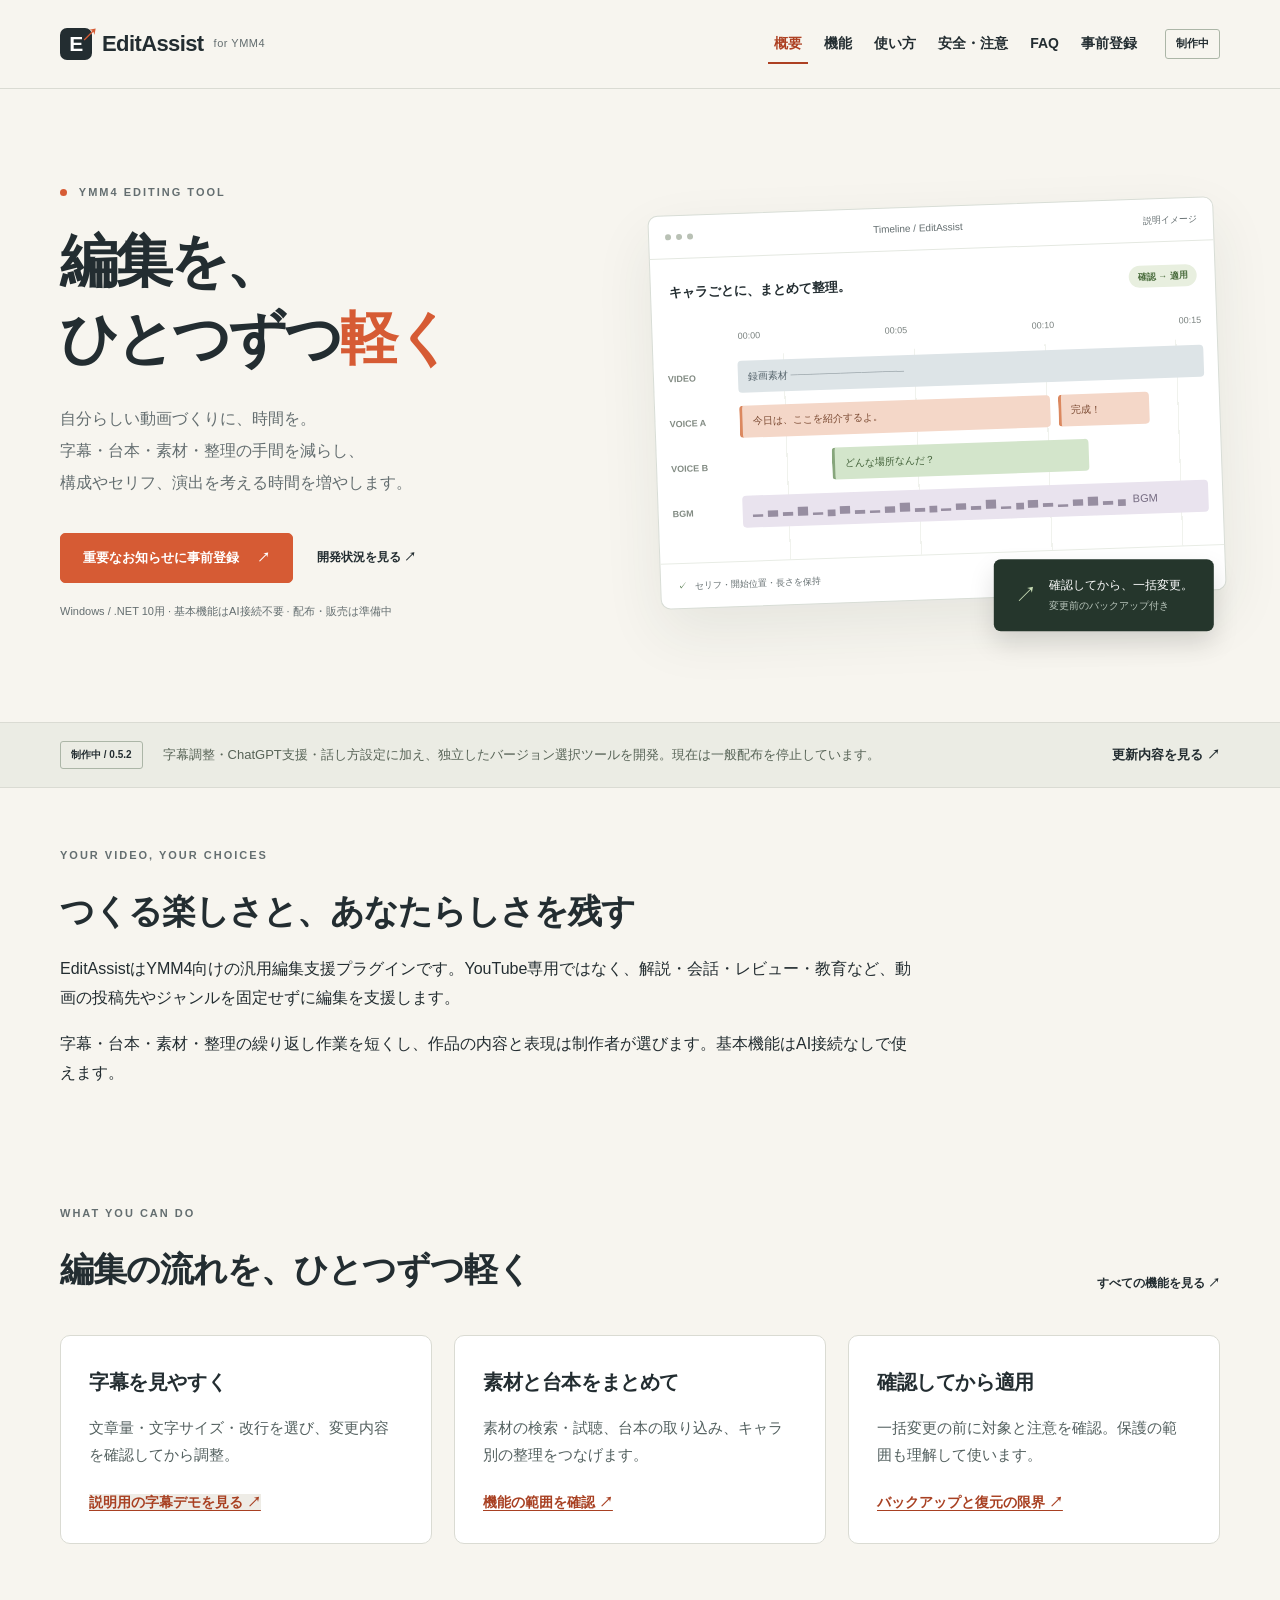
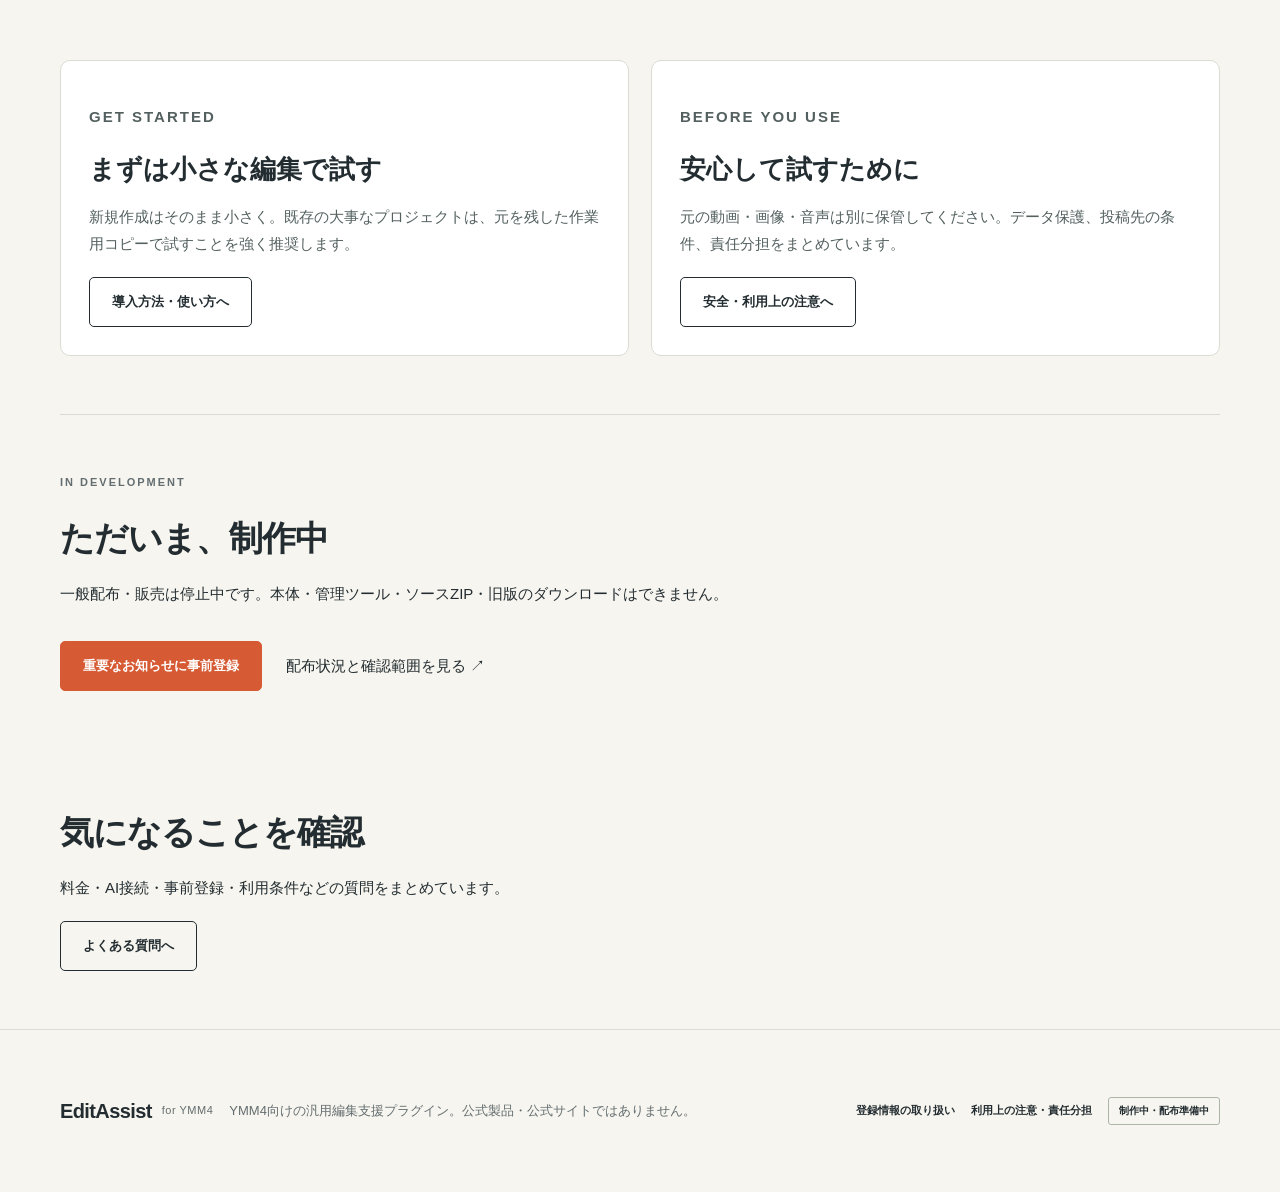
==== index.html @ 06f405f8 "Publish approved multi-page EditAssist site and responsive navigation" ====
<!doctype html><html lang="ja"><head><meta charset="utf-8"><meta name="viewport" content="width=device-width,initial-scale=1"><title>編集を、ひとつずつ軽く | EditAssist</title><meta name="description" content="YMM4向けの汎用編集支援プラグイン。字幕・台本・素材整理を支援します。現在制作中・配布準備中。"><link rel="icon" href="favicon.svg" type="image/svg+xml"><link rel="stylesheet" href="style.css"><link rel="stylesheet" href="site.css"><script src="site-navigation.js" defer></script></head><body class="site-home"><a class="skip" href="#main">本文へ移動</a><header class="header site-header"><div class="wrap header-inner"><a class="brand" href="./"><span class="brand-icon" aria-hidden="true">E<span>↗</span></span>EditAssist<span class="brand-label">for YMM4</span></a><button class="nav-toggle" type="button" aria-expanded="false" aria-controls="primary-navigation" hidden>メニュー <span aria-hidden="true">☰</span></button><nav id="primary-navigation" class="primary-nav" aria-label="メインナビゲーション"><a href="./" aria-current="page">概要</a><a href="features/">機能</a><a href="guide/">使い方</a><a href="safety/">安全・注意</a><a href="faq/">FAQ</a><a href="preregister/">事前登録</a></nav><span class="release-badge">制作中</span></div></header><main id="main" tabindex="-1"><section id="preregister" class="hero wrap" tabindex="-1">
  <div class="hero-copy"><p class="eyebrow"><span class="dot"></span> YMM4 EDITING TOOL</p>
    <h1>編集を、<br>ひとつずつ<span class="accent">軽く</span></h1>
    <p class="lead">自分らしい動画づくりに、時間を。<br>字幕・台本・素材・整理の手間を減らし、<br class="desktop">構成やセリフ、演出を考える時間を増やします。</p>
    <div class="actions"><a class="button primary" href="preregister/">重要なお知らせに事前登録 <span aria-hidden="true">↗</span></a><a class="text-link" href="guide/#download">開発状況を見る ↗</a></div>
    <p class="hero-note">Windows / .NET 10用 · 基本機能はAI接続不要 · 配布・販売は準備中</p>
  </div>
  <div class="timeline" aria-label="キャラ別レイヤー整理の説明イメージ">
    <div class="window-top"><div class="window-dots" aria-hidden="true"><i></i><i></i><i></i></div><span>Timeline / EditAssist</span><span class="demo-label">説明イメージ</span></div>
    <div class="timeline-head"><span>キャラごとに、まとめて整理。</span><span class="pill">確認 → 適用</span></div>
    <div class="ruler"><span>00:00</span><span>00:05</span><span>00:10</span><span>00:15</span></div>
    <div class="tracks"><div class="track"><span class="track-name">VIDEO</span><div class="clip video">録画素材 <span>────────────────</span></div></div><div class="track"><span class="track-name">VOICE A</span><div class="clip voice-a">今日は、ここを紹介するよ。</div><div class="clip voice-a short">完成！</div></div><div class="track"><span class="track-name">VOICE B</span><div class="clip voice-b">どんな場所なんだ？</div></div><div class="track"><span class="track-name">BGM</span><div class="clip bgm"><span aria-hidden="true">▂▅▃▇▂▄▆▃▂▅▇▃▄▂▅▃▇▂▄▆▃▂▅▇▃▄</span> BGM</div></div></div>
    <div class="timeline-bottom"><span><span class="check">✓</span> セリフ・開始位置・長さを保持</span><span>元に戻す・やり直す</span></div>
    <div class="floating-note"><span class="note-icon">↗</span><div>確認してから、一括変更。<small>変更前のバックアップ付き</small></div></div>
  </div>
</section><div class="release-strip"><div class="wrap"><span class="release-badge">制作中 / 0.5.2</span><p>字幕調整・ChatGPT支援・話し方設定に加え、独立したバージョン選択ツールを開発。現在は一般配布を停止しています。</p><a href="guide/#updates">更新内容を見る ↗</a></div></div><section id="purpose" class="section wrap home-purpose" tabindex="-1"><p class="eyebrow">YOUR VIDEO, YOUR CHOICES</p><h2 id="purpose-title">つくる楽しさと、あなたらしさを残す</h2><p>EditAssistはYMM4向けの汎用編集支援プラグインです。YouTube専用ではなく、解説・会話・レビュー・教育など、動画の投稿先やジャンルを固定せずに編集を支援します。</p><p>字幕・台本・素材・整理の繰り返し作業を短くし、作品の内容と表現は制作者が選びます。基本機能はAI接続なしで使えます。</p></section><section id="features" class="section wrap" tabindex="-1"><div class="section-heading"><div><p class="eyebrow">WHAT YOU CAN DO</p><h2>編集の流れを、ひとつずつ軽く</h2></div><a class="text-link" href="features/">すべての機能を見る ↗</a></div><div class="overview-grid"><article><h3>字幕を見やすく</h3><p>文章量・文字サイズ・改行を選び、変更内容を確認してから調整。</p><a id="subtitles" href="features/#subtitles">説明用の字幕デモを見る ↗</a></article><article><h3>素材と台本をまとめて</h3><p>素材の検索・試聴、台本の取り込み、キャラ別の整理をつなげます。</p><a href="features/#features">機能の範囲を確認 ↗</a></article><article><h3>確認してから適用</h3><p>一括変更の前に対象と注意を確認。保護の範囲も理解して使います。</p><a href="safety/#backup">バックアップと復元の限界 ↗</a></article></div></section><section class="section wrap"><div class="overview-grid two"><article id="start"><p class="eyebrow">GET STARTED</p><h2>まずは小さな編集で試す</h2><p>新規作成はそのまま小さく。既存の大事なプロジェクトは、元を残した作業用コピーで試すことを強く推奨します。</p><a class="button outline" href="guide/">導入方法・使い方へ</a></article><article id="responsibility"><p class="eyebrow">BEFORE YOU USE</p><h2 id="responsibility-title">安心して試すために</h2><p>元の動画・画像・音声は別に保管してください。データ保護、投稿先の条件、責任分担をまとめています。</p><a class="button outline" href="safety/">安全・利用上の注意へ</a></article></div></section><section id="download" class="section wrap home-status" tabindex="-1"><p class="eyebrow">IN DEVELOPMENT</p><h2 id="development-title">ただいま、制作中</h2><p>一般配布・販売は停止中です。本体・管理ツール・ソースZIP・旧版のダウンロードはできません。</p><div class="actions"><a class="button primary" href="preregister/">重要なお知らせに事前登録</a><a id="updates" href="guide/#download">配布状況と確認範囲を見る ↗</a></div></section><section id="faq" class="section wrap home-faq" tabindex="-1"><h2>気になることを確認</h2><p>料金・AI接続・事前登録・利用条件などの質問をまとめています。</p><a class="button outline" href="faq/">よくある質問へ</a></section></main><footer class="site-footer"><div class="wrap"><a class="brand" href="./">EditAssist <span class="brand-label">for YMM4</span></a><p>YMM4向けの汎用編集支援プラグイン。公式製品・公式サイトではありません。</p><a id="registration-privacy" href="preregister/#registration-privacy">登録情報の取り扱い</a><a href="safety/">利用上の注意・責任分担</a><span class="release-badge">制作中・配布準備中</span></div></footer></body></html>
---- style.css ----
@charset "UTF-8";
:root{--paper:#f7f5ef;--ink:#232d31;--muted:#646e70;--line:#dadbd3;--orange:#d65b34;--mint:#e3ebe2;--white:#fff;--radius:12px}*{box-sizing:border-box}html{scroll-behavior:smooth;scroll-padding-top:92px}body{margin:0;background:var(--paper);color:var(--ink);font-family:"Noto Sans JP","Yu Gothic",Meiryo,sans-serif;font-size:15px;line-height:1.8}a{color:inherit;text-decoration:none}button,input{font:inherit}a:focus-visible,button:focus-visible,input:focus-visible,summary:focus-visible{outline:3px solid var(--orange);outline-offset:5px}button{cursor:pointer}p,h1,h2,h3{margin:0}.wrap{width:min(1160px,calc(100% - 80px));margin:auto}.header{border-bottom:1px solid var(--line);background:rgba(247,245,239,.97);position:sticky;top:0;z-index:10}.header-inner{height:88px;display:flex;align-items:center;justify-content:space-between;gap:20px}.brand{display:flex;align-items:center;gap:10px;font-size:22px;font-weight:800;letter-spacing:-.6px}.brand-icon{width:32px;height:32px;background:var(--ink);color:white;line-height:32px;text-align:center;font-size:21px;border-radius:7px;position:relative}.brand-icon span{position:absolute;right:-5px;top:-8px;font-size:17px;color:var(--orange)}.brand-label{font-weight:500;font-size:11px;letter-spacing:.5px;color:var(--muted)}nav{display:flex;gap:30px;font-size:13px;font-weight:700}nav a:hover,.github:hover,.text-link:hover{color:var(--orange)}.github{font-size:13px;font-weight:700}.hero{padding:94px 0 100px;display:grid;grid-template-columns:1fr 1.05fr;gap:55px;align-items:center}.eyebrow{font-size:11px;font-weight:800;letter-spacing:2px;margin-bottom:20px;color:var(--muted)}.dot{display:inline-block;width:7px;height:7px;background:var(--orange);border-radius:50%;margin-right:7px}h1{font-size:clamp(45px,4.5vw,66px);line-height:1.34;letter-spacing:-3px;font-weight:900}.accent{color:var(--orange)}.lead{margin-top:26px;font-size:16px;color:var(--muted);line-height:2}.actions{display:flex;align-items:center;gap:24px;margin-top:34px;flex-wrap:wrap}.button{display:inline-flex;align-items:center;justify-content:center;gap:18px;min-height:50px;padding:12px 22px;border-radius:5px;font-weight:700;font-size:13px;transition:background .15s,transform .15s}.button:hover{transform:translateY(-2px)}.primary{background:var(--orange);color:white;border:1px solid var(--orange)}.primary:hover{background:#b74525}.outline{border:1px solid var(--ink);background:transparent}.outline:hover{background:var(--mint)}.text-link{font-size:12px;font-weight:700}.hero-note{margin-top:19px;font-size:11px;color:var(--muted)}.timeline{background:#fff;border:1px solid #d8ddd6;border-radius:10px;box-shadow:0 24px 60px #26382c15;position:relative;transform:rotate(-2deg)}.window-top{display:flex;align-items:center;justify-content:space-between;border-bottom:1px solid #e4e8e1;padding:12px 16px;font-size:10px;color:var(--muted)}.window-dots{display:flex;gap:5px}.window-dots i{width:6px;height:6px;border-radius:50%;background:#b9c1b5}.demo-label{font-size:9px}.timeline-head{display:flex;justify-content:space-between;align-items:center;gap:8px;padding:22px 18px 10px;font-weight:700;font-size:13px}.pill{background:#e8efdf;border-radius:20px;padding:3px 9px;font-size:9px;color:#486b3b;white-space:nowrap}.ruler{display:flex;justify-content:space-between;margin:16px 15px 10px 85px;color:#7b8380;font-size:9px}.tracks{padding:0 14px 26px;background:repeating-linear-gradient(90deg,transparent 0 23%,#f0f2ed 23% 23.2%)}.track{display:flex;gap:8px;align-items:center;min-height:45px}.track-name{width:62px;flex-shrink:0;font-size:9px;font-weight:700;color:#828b83}.clip{border-radius:4px;font-size:10px;padding:7px 10px;white-space:nowrap;overflow:hidden;height:32px;line-height:18px}.video{background:#dde4e7;width:100%;color:#58666e}.video span{opacity:.5}.voice-a{background:#f4d7c8;width:58%;border-left:3px solid #db885f;color:#7a4931}.voice-a.short{width:17%}.voice-b{background:#d3e5cb;width:48%;margin-left:17%;border-left:3px solid #87a67c;color:#416038}.bgm{width:100%;background:#e9e3ee;color:#746a80;font-size:11px}.bgm span{letter-spacing:4px;opacity:.7}.timeline-bottom{border-top:1px solid #e8ece5;display:flex;justify-content:space-between;padding:14px 17px;font-size:9px;color:var(--muted)}.check{color:#52784b;margin-right:5px}.floating-note{position:absolute;bottom:-38px;right:20px;display:flex;align-items:center;gap:12px;background:#25362c;color:#fff;padding:16px 21px;border-radius:7px;transform:rotate(2deg);font-size:12px;box-shadow:0 12px 26px #0002}.note-icon{color:#c9deb6;font-size:22px}.floating-note small{display:block;color:#bac7bd;font-size:10px}.release-strip{background:#ebece4;border-top:1px solid var(--line);border-bottom:1px solid var(--line)}.release-strip .wrap{display:flex;align-items:center;gap:20px;padding-top:18px;padding-bottom:18px}.release-badge{display:inline-block;border:1px solid #acb6a7;padding:4px 10px;white-space:nowrap;font-size:10px;font-weight:700;border-radius:3px}.release-strip p{font-size:11px;flex:1;color:#586457}.release-strip a{font-size:10px;font-weight:700;white-space:nowrap}.section{padding-top:90px;padding-bottom:90px}.section-heading{display:flex;justify-content:space-between;align-items:flex-end;gap:30px;margin-bottom:40px}h2{font-size:34px;line-height:1.5;letter-spacing:-1px}h3{font-size:18px;letter-spacing:-.4px}.section-heading p:not(.eyebrow){font-size:13px;color:var(--muted)}.feature-grid{display:grid;grid-template-columns:repeat(3,1fr);border-top:1px solid var(--line);border-left:1px solid var(--line)}.feature{padding:30px;min-height:250px;border-right:1px solid var(--line);border-bottom:1px solid var(--line);display:flex;flex-direction:column}.feature-number{font-size:9px;letter-spacing:1.5px;color:var(--muted);font-weight:700;margin-bottom:20px}.feature p{font-size:12px;line-height:1.95;color:var(--muted);margin:13px 0 20px}.feature a{font-size:11px;font-weight:700;margin-top:auto}.feature a:hover{color:var(--orange)}.feature-dark{background:#2e4035;color:white}.feature-dark .feature-number,.feature-dark p{color:#c8d1c8}.demo-section{background:var(--mint);border-top:1px solid #d2dccb;border-bottom:1px solid #d2dccb;padding:80px 0}.demo-layout{display:grid;grid-template-columns:1fr 1fr;gap:70px;align-items:center}.demo-layout>div>p:not(.eyebrow){font-size:12px;color:var(--muted);margin-top:20px}.switches{border:0;padding:0;margin:30px 0 0;max-width:360px}.switches legend{position:absolute;left:-10000px}.switches label{display:flex;align-items:center;border-top:1px solid #c4cfc0;padding:10px 0;gap:10px;font-size:12px;font-weight:700;cursor:pointer}.switches label:last-child{border-bottom:1px solid #c4cfc0}.switches input{accent-color:#314c38;width:16px;height:16px}.switches small{margin-left:auto;font-weight:400;color:var(--muted);font-size:10px}.subtitle-preview{background:#7d907b;aspect-ratio:16/10;position:relative;border-radius:9px;overflow:hidden;border:8px solid white;box-shadow:0 16px 36px #344b3220}.preview-label{position:absolute;top:12px;left:12px;z-index:1;font-size:9px;background:#f7f5efcf;padding:3px 8px;border-radius:3px}.subtitle-area{position:absolute;left:7%;right:7%;bottom:20%;padding:12px;background:#1e2b22dd;border:1px dashed #bfcbbb;border-radius:5px;min-height:67px;display:flex;align-items:center;justify-content:center}.subtitle-area p{font-size:18px;line-height:1.6;font-weight:700;text-align:center;color:#fff;white-space:pre-wrap;overflow-wrap:anywhere}.subtitle-area p.small{font-size:13px}.preview-controls{position:absolute;bottom:8px;left:0;right:0;display:flex;align-items:center;justify-content:center;gap:24px;font-size:10px;color:#fff}.preview-controls button{background:#f7f5ef;border:0;border-radius:4px;width:30px;height:28px;color:var(--ink)}.preview-controls button:disabled{opacity:.35;cursor:default}.caption{font-size:10px!important;color:var(--muted);line-height:1.8;margin-top:14px!important}.steps{list-style:none;margin:0;padding:0;display:grid;grid-template-columns:repeat(4,1fr);gap:35px}.steps li{border-top:2px solid var(--ink);padding-top:20px}.steps li>span{color:var(--orange);font-size:24px;font-weight:800}.steps h3{font-size:16px;margin:12px 0}.steps p{font-size:12px;color:var(--muted)}.download-section{background:#eeebe2;padding:80px 0}.download-grid{display:grid;grid-template-columns:1.1fr 1fr;gap:22px}.download-grid article{padding:32px;border:1px solid #cfcfc2;border-radius:8px;background:#faf9f5}.tag{font-size:10px;letter-spacing:1px;color:var(--muted);font-weight:700}.download-grid h3{font-size:22px;margin:10px 0 12px}.download-grid h3 span{font-size:13px;font-weight:500;margin-left:8px}.download-grid p{font-size:12px;color:var(--muted)}.download-grid .button{margin-top:25px}.download-grid .file-meta{font-size:10px;margin:12px 0}.download-secondary{background:transparent!important}.validation-note{border-top:1px solid #cfcfc2;border-bottom:1px solid #cfcfc2;margin:30px 0;padding:20px 0;display:flex;gap:24px;align-items:start}.validation-note>span{font-size:11px;font-weight:700;white-space:nowrap}.validation-note p{font-size:11px;color:var(--muted);flex:1}.validation-note a{font-size:10px;white-space:nowrap}.older{font-size:12px}.older summary{cursor:pointer;font-weight:700}.older>p{margin-top:20px;color:var(--muted)}.version-row{border-bottom:1px solid #d6d6ca;padding:15px 0;display:grid;grid-template-columns:65px 160px 1fr;gap:20px;align-items:center}.version-row a{font-weight:700}.version-row a:hover{color:var(--orange)}.version-row code{font-size:10px;overflow-wrap:anywhere;line-height:1.6}.updates article{display:flex;gap:50px;padding:28px 0;border-top:1px solid var(--line)}.updates article:last-child{border-bottom:1px solid var(--line)}.updates article>span{font-size:24px;color:var(--orange);font-weight:800;min-width:90px}.updates h3{font-size:16px}.updates p{font-size:12px;color:var(--muted);margin-top:5px}.faq-section{padding-top:30px;display:grid;grid-template-columns:.8fr 1.2fr;gap:90px}.faq-section>div>p:not(.eyebrow){color:var(--muted);font-size:12px;margin-top:18px}.faq-section .button{margin-top:25px;font-size:11px}.faq-list details{border-top:1px solid var(--line);padding:18px 0;font-size:12px}.faq-list details:last-child{border-bottom:1px solid var(--line)}summary{cursor:pointer}.faq-list summary{font-weight:700}.faq-list details p{margin:13px 0 5px;color:var(--muted)}.faq-list details a{text-decoration:underline}footer{border-top:1px solid var(--line);padding:35px 0}footer .wrap{display:flex;align-items:center;gap:25px}footer .brand{font-size:18px}footer p{font-size:10px;color:var(--muted);flex:1}footer>a,footer .wrap>a:last-child{font-size:10px;font-weight:700}.skip{position:fixed;top:-100px;left:20px;background:var(--ink);color:white;padding:10px;z-index:50}.skip:focus{top:10px}.noscript{text-align:center;padding:15px;background:#ebece4;font-size:12px}
nav{gap:20px}.purpose-section{padding-bottom:30px}.purpose-intro{display:grid;grid-template-columns:1fr 1fr;gap:32px;margin-bottom:30px;font-size:14px;color:var(--muted)}.value-grid,.responsibility-grid{display:grid;grid-template-columns:repeat(3,minmax(0,1fr));gap:18px}.value-card{border:1px solid var(--line);border-radius:var(--radius);padding:26px;background:#faf9f5}.value-card h3{margin:12px 0}.value-card p:not(.tag){font-size:13px;color:var(--muted)}.workflow-example{margin-top:24px;padding:26px;background:var(--mint);border-radius:var(--radius)}.workflow-example ol{display:grid;grid-template-columns:repeat(4,minmax(0,1fr));gap:24px;margin:18px 0;padding-left:22px;font-size:13px;font-weight:700}.workflow-example>p:not(.tag){font-size:12px;color:var(--muted)}.position-note{margin-top:24px;padding:20px 0;border-top:1px solid var(--line);border-bottom:1px solid var(--line);font-size:13px}.position-note summary{font-weight:700}.position-note p{margin-top:14px;color:var(--muted)}.responsibility-section{padding:80px 0;background:#f0eee7;border-top:1px solid var(--line);border-bottom:1px solid var(--line)}.use-summary{padding:26px;margin-bottom:24px;border-left:4px solid var(--orange);border-radius:0 var(--radius) var(--radius) 0;background:#fffaf4}.use-summary h3{font-size:17px}.use-summary ul{padding-left:22px;margin:14px 0;font-size:14px}.use-summary li+li{margin-top:8px}.use-summary>p{font-size:12px;color:var(--muted)}.responsibility-grid article{padding:24px;border:1px solid var(--line);border-radius:var(--radius);background:#faf9f5}.responsibility-grid h3{font-size:17px;margin-bottom:12px}.responsibility-grid p{font-size:13px;color:var(--muted)}.policy-details{margin-top:28px}.policy-details details{padding:20px 24px;margin-top:12px;border:1px solid var(--line);border-radius:var(--radius);background:#faf9f5;font-size:13px;overflow-wrap:anywhere}.policy-details summary{font-size:14px;font-weight:700}.policy-details p{margin-top:14px;color:var(--muted)}.policy-details ol{padding-left:22px;margin:16px 0}.policy-details li+li{margin-top:10px}.source-links{display:flex;flex-wrap:wrap;gap:8px 18px;font-size:12px}.responsibility-section a,.download-caution a{text-decoration:underline;text-underline-offset:3px}.responsibility-section a:hover,.download-caution a:hover{color:var(--orange)}.download-caution{font-size:13px;color:var(--muted);margin-bottom:24px}footer .wrap{flex-wrap:wrap}footer .wrap>a{font-size:11px;font-weight:700}
@media(max-width:1000px){.wrap{width:calc(100% - 48px)}.hero{gap:28px;padding-top:70px;padding-bottom:80px}h1{font-size:48px}.actions{gap:15px}.feature{padding:24px}.timeline-head{font-size:11px}.clip{font-size:8px}.brand-label{display:none}.demo-layout{gap:35px}.steps{gap:22px}.faq-section{gap:45px}nav{gap:14px}.value-card,.responsibility-grid article{padding:21px}.workflow-example ol{grid-template-columns:repeat(2,minmax(0,1fr))}}
@media(max-width:760px){.wrap{width:calc(100% - 36px)}.header-inner{height:auto;min-height:76px;flex-wrap:wrap;gap:8px;padding-top:12px;padding-bottom:12px}.brand{font-size:20px}nav{order:3;width:100%;gap:0;justify-content:space-between;font-size:11px}.github{font-size:11px}.hero{grid-template-columns:1fr;padding-top:45px;padding-bottom:70px;gap:45px}h1{font-size:48px;letter-spacing:-2px}.lead{font-size:14px}.timeline{max-width:540px;width:100%;margin:auto;transform:rotate(-1deg)}.timeline-head{font-size:12px}.clip{font-size:9px}.floating-note{right:10px;bottom:-24px;padding:12px 16px;font-size:10px}.hero .eyebrow{margin-bottom:14px}.release-strip .wrap{flex-wrap:wrap;gap:10px}.release-strip p{flex-basis:calc(100% - 130px);font-size:10px}.release-strip a{margin-left:auto}.section{padding:58px 0}.section-heading{align-items:start;flex-direction:column;gap:18px;margin-bottom:28px}h2{font-size:28px}.eyebrow{font-size:10px;margin-bottom:12px}.feature-grid{grid-template-columns:1fr 1fr}.feature{padding:21px;min-height:245px}h3{font-size:16px}.feature p{font-size:11px}.feature-number{font-size:8px;letter-spacing:1px;margin-bottom:15px}.feature a{font-size:10px}.demo-section{padding:50px 0}.demo-layout{grid-template-columns:1fr;gap:30px}.switches{max-width:none}.steps{grid-template-columns:1fr 1fr;gap:30px}.download-section{padding:50px 0}.download-grid{grid-template-columns:1fr}.download-grid article{padding:25px}.download-grid h3{font-size:21px}.validation-note{flex-wrap:wrap;gap:10px}.validation-note p{flex-basis:calc(100% - 80px)}.validation-note a{margin-left:auto}.version-row{grid-template-columns:50px 1fr;gap:12px}.version-row code{grid-column:1/-1}.updates article{gap:24px}.updates article>span{min-width:70px;font-size:20px}.updates h3{font-size:15px}.updates p{font-size:11px}.faq-section{grid-template-columns:1fr;gap:35px;padding-top:10px}footer .wrap{flex-wrap:wrap;gap:12px}footer p{flex-basis:100%;order:3}.desktop{display:none}html{scroll-padding-top:112px}}
@media(max-width:760px){.purpose-section{padding-bottom:12px}.purpose-intro,.value-grid,.responsibility-grid{grid-template-columns:1fr;gap:16px}.purpose-intro{font-size:14px}.workflow-example{padding:22px}.responsibility-section{padding:50px 0}.use-summary{padding:22px}.use-summary ul{font-size:13px}.policy-details details{padding:18px}.source-links{flex-direction:column;gap:10px}}
@media(max-width:390px){h1{font-size:42px}.feature-grid{grid-template-columns:1fr}.feature{min-height:210px}.button{font-size:12px;padding:12px 16px}.timeline-head{font-size:10px}.demo-label{font-size:8px}.workflow-example ol{grid-template-columns:1fr;gap:10px}}
.button:disabled,.button:disabled:hover{cursor:not-allowed;background:#dfe2d8;color:#596455;border-color:#c4ccbd;transform:none;box-shadow:none}.guide-pending{font-size:11px;color:var(--muted);margin-top:auto}.feature-dark .guide-pending{color:#c8d1c8}
@media(prefers-reduced-motion:reduce){html{scroll-behavior:auto}.button{transition:none}.button:hover{transform:none}}

.registration-section{display:grid;grid-template-columns:1fr 1fr;gap:64px;align-items:start;border-bottom:1px solid var(--line)}.registration-copy>p:not(.eyebrow){margin-top:22px;font-size:14px;color:var(--muted)}.registration-tags{display:flex;flex-wrap:wrap;gap:8px;margin-top:24px}.registration-tags span{padding:4px 10px;background:var(--mint);border-radius:4px;font-size:11px;font-weight:700}.registration-copy .registration-note{font-size:12px}.registration-card{padding:30px;border:1px solid var(--line);border-radius:var(--radius);background:var(--white);min-width:0}.email-label{display:flex;align-items:center;gap:10px;font-size:13px;font-weight:700}.email-label span{font-size:10px;color:#a84021}.registration-card input[type=email]{display:block;width:100%;min-height:50px;margin-top:10px;padding:12px;border:1px solid #a8afa8;border-radius:5px;background:#fafbf7;font-size:16px}.registration-note{font-size:11px;color:var(--muted);line-height:1.8;margin-top:10px}.consent-label{display:flex;gap:10px;align-items:flex-start;margin:20px 0;font-size:12px;cursor:pointer}.consent-label input{width:18px;height:18px;flex-shrink:0;margin-top:3px;accent-color:#b74525}.consent-label a,.registration-card details a{text-decoration:underline;text-underline-offset:3px}.registration-card .primary{background:#b74525;border-color:#b74525;width:100%;font-size:14px}.registration-card .primary:disabled{background:#dfe2d8;border-color:#c4ccbd}.registration-trap{position:absolute;left:-10000px;top:auto;width:1px;height:1px;overflow:hidden}.registration-card details{margin-top:24px;border-top:1px solid var(--line);padding-top:18px;font-size:12px;color:var(--muted)}.registration-card summary{font-weight:700;color:var(--ink)}.registration-card details p{margin-top:12px}.registration-receipt,#registration-status{padding:18px;border-radius:6px;background:var(--mint);font-size:13px;overflow-wrap:anywhere}.registration-receipt{margin-top:16px}.registration-receipt p{font-size:12px;margin-top:10px;color:var(--muted)}.registration-receipt a{display:block;margin-top:16px;color:#a84021;text-decoration:underline;font-weight:700}.registration-error{background:#fff0e8!important;color:#a42d19}#registration-status:focus{outline:2px solid var(--orange);outline-offset:4px}[hidden]{display:none!important}
@media(max-width:1000px){.registration-section{gap:30px}.registration-card{padding:24px}}@media(max-width:760px){.registration-section{grid-template-columns:1fr;gap:28px}.registration-copy>p:not(.eyebrow){margin-top:18px}.registration-card{padding:22px}nav{flex-wrap:wrap;gap:6px 14px;justify-content:flex-start}}


/* Genre-neutral subtitle explanation; scoped to this demo only. */
#subtitles{background:#eeece6;border-color:#dedbd3}
#subtitles .demo-layout>div>p:not(.eyebrow){font-size:14px;line-height:1.8}
#subtitles .switches label{min-height:52px}
#subtitles .switches small{font-size:13px;line-height:1.6}
#subtitles .subtitle-preview{display:flex;flex-direction:column;gap:12px;min-height:340px;aspect-ratio:auto;padding:16px;background:#eae6df;border:6px solid #fff;box-shadow:0 16px 36px #34302b14}
#subtitles .preview-label{position:static;align-self:flex-start;font-size:12px;line-height:1.6;background:#fff;padding:4px 9px;color:#53605b}
#subtitles .neutral-screen{position:relative;min-height:100px;overflow:hidden;border-radius:5px;background:linear-gradient(120deg,#f7f5f0,#dfdad1)}
#subtitles .mock-orbit{position:absolute;width:120px;height:120px;border:18px solid #b745251c;border-radius:50%;right:12%;top:-30px}
#subtitles .mock-line{position:absolute;left:9%;top:29%;width:35%;height:9px;border-radius:10px;background:#7c77715c}
#subtitles .mock-line:nth-child(3){top:49%;width:49%;background:#b7452540}
#subtitles .mock-line:nth-child(4){top:69%;width:26%}
#subtitles .subtitle-area{position:static;flex:1;min-height:88px;margin:0;padding:16px;background:#29313a;border:1px dashed #b9bfc4;border-radius:5px}
#subtitles .subtitle-area p{font-size:20px;line-height:1.7}
#subtitles .subtitle-area p.small{font-size:14px}
#subtitles .preview-controls{position:static;gap:18px;font-size:13px;line-height:1.6;color:#3f494b}
#subtitles .preview-controls button{width:44px;height:44px;border:1px solid #c4c0b8;background:#fff;font-size:18px}
#subtitles .preview-controls button:focus-visible{outline:3px solid #b74525;outline-offset:3px}
#subtitles .caption{font-size:13px;line-height:1.8}
@media(max-width:600px){#subtitles .subtitle-preview{padding:12px;min-height:300px}#subtitles .neutral-screen{min-height:76px}#subtitles .subtitle-area{padding:12px}#subtitles .switches small{font-size:12px}}
---- site.css ----
:root{--header-offset:120px;--navy:#232d31}
@media(max-width:900px){:root{--header-offset:180px}}
html{scroll-padding-top:0;scroll-behavior:auto}
section[id],h1[id],h2[id],article[id],a[id],main[id]{scroll-margin-top:var(--header-offset)}
.site-header .header-inner{height:auto;min-height:88px;display:grid;grid-template-columns:auto minmax(0,1fr) auto;gap:12px 22px;padding-block:12px}
.site-header .brand{min-width:0;grid-column:1;grid-row:1}
.site-header .primary-nav{display:flex;flex-wrap:wrap;justify-content:flex-end;gap:2px 10px;width:auto;order:initial}
.site-header .primary-nav a{display:inline-flex;align-items:center;min-height:40px;padding:4px 6px;border-bottom:2px solid transparent;font-size:14px;line-height:1.5}
.site-header .primary-nav a[aria-current=page]{color:#ad4022;border-color:#ad4022;font-weight:800}
.site-header .primary-nav{grid-column:2;grid-row:1}
.site-header .release-badge{font-size:11px;grid-column:3;grid-row:1;justify-self:end}
.site-footer .wrap{display:flex;flex-wrap:wrap;gap:16px;align-items:center;padding-block:28px}
.site-footer p{font-size:13px;line-height:1.8;flex:1 1 260px}
.site-footer a{font-size:13px}
.site-footer .brand{font-size:20px}
.site-home .hero{grid-template-columns:minmax(0,1fr) minmax(0,1.05fr)}
.site-home .hero>*{min-width:0}
.site-home .timeline{min-width:0;width:100%;max-width:100%}
.site-home .track{min-width:0}
.site-home .clip{min-width:0;text-overflow:ellipsis}
.site-home .clip.video,.site-home .clip.bgm{flex:1;width:auto}
.site-home .timeline-head>span:first-child{min-width:0}
.site-home .timeline-bottom{flex-wrap:wrap;gap:6px}
.site-home .floating-note{max-width:calc(100% - 24px);right:12px}
.site-home .floating-note>div{min-width:0}
.site-home .release-strip p{font-size:13px;line-height:1.8;min-width:0}
.site-home .release-strip a{font-size:13px}
.site-home .section{padding-block:58px}
.site-home .home-purpose>p:not(.eyebrow){max-width:860px;margin-top:18px;font-size:16px;line-height:1.8}
.overview-grid{display:grid;grid-template-columns:repeat(3,minmax(0,1fr));gap:22px}
.overview-grid.two{grid-template-columns:repeat(2,minmax(0,1fr))}
.overview-grid article{min-width:0;padding:28px;background:#fff;border:1px solid var(--line);border-radius:10px}
.overview-grid h2{font-size:26px;letter-spacing:0}
.overview-grid h3{font-size:20px}
.overview-grid p{font-size:15px;line-height:1.8;margin:14px 0 20px;color:#53605f}
.overview-grid a:not(.button){font-size:14px;font-weight:700;color:#a84022;text-decoration:underline;text-underline-offset:3px}
.home-status{border-top:1px solid var(--line)}
.home-status>p:not(.eyebrow),.home-faq>p{font-size:15px;margin-top:16px;line-height:1.8}
.home-faq .button{margin-top:20px}
.page-heading{padding-block:30px 36px}
.page-heading .back-link{display:inline-block;min-height:40px;font-size:14px;text-decoration:underline;text-underline-offset:3px}
.page-heading .eyebrow{margin:20px 0 12px;font-size:12px}
.page-heading h1{font-size:clamp(28px,3.5vw,42px);line-height:1.5;letter-spacing:0}
.page-heading .page-lead{max-width:850px;margin-top:18px;font-size:16px;line-height:1.8;color:#53605f}
.detail-layout{display:grid;grid-template-columns:220px minmax(0,1fr);gap:40px;align-items:start;padding-bottom:60px}
.detail-content{min-width:0}
.standalone{max-width:920px;padding-bottom:60px}
.page-toc{position:sticky;top:var(--header-offset);padding:18px;background:#fff;border:1px solid var(--line);border-radius:10px}
.page-toc summary{font-weight:800;font-size:15px;min-height:36px;cursor:pointer}
.page-toc nav{display:grid;gap:4px;width:auto;order:initial;font-size:14px;font-weight:500}
.page-toc a{display:block;padding:7px 0;line-height:1.6;min-height:36px}
.detail-content>.section,.detail-content>.download-section,.content-section{width:100%;padding-block:30px;margin:0;border-bottom:1px solid var(--line)}
.detail-content .wrap{width:100%;margin:0}
.detail-content h2{font-size:28px;line-height:1.5;letter-spacing:0;margin-bottom:20px}
.detail-content h3{font-size:19px;line-height:1.6}
.detail-content p,.detail-content li{font-size:15px;line-height:1.8}
.content-section>p+p{margin-top:16px}
.detail-content .section-heading{display:block;margin-bottom:26px}
.detail-content .section-heading p:not(.eyebrow){font-size:15px;line-height:1.8}
.detail-content .feature-grid{grid-template-columns:repeat(2,minmax(0,1fr))}
.detail-content .feature{padding:24px;min-height:0}
.detail-content .feature p,.detail-content .value-card p,.detail-content .position-note p,.detail-content .responsibility-grid p{font-size:14px;line-height:1.8}
.detail-content .feature a,.detail-content .guide-pending{font-size:13px;line-height:1.7}
.detail-content .feature-number{font-size:11px}
.detail-content .demo-layout{grid-template-columns:minmax(0,1fr);gap:24px}
.detail-content #subtitles{padding:26px;border-radius:10px}
.detail-content #subtitles .demo-layout{width:100%}
.detail-content #subtitles .caption{font-size:13px!important;line-height:1.8}
.detail-content .purpose-intro,.detail-content .value-grid,.detail-content .responsibility-grid{grid-template-columns:1fr;gap:16px}
.detail-content .responsibility-section{background:transparent}
.detail-content .use-summary{padding:22px}
.detail-content .use-summary ul{font-size:15px}
.detail-content .steps{grid-template-columns:repeat(2,minmax(0,1fr));gap:26px;margin-top:24px}
.detail-content .steps p{font-size:15px}
.detail-content .notice,.note-box{padding:22px;background:#fff4e9;border:1px solid #e5c4ad;border-left:4px solid #bb4927;border-radius:8px}
.note-box ul{padding-left:22px;margin:14px 0}
.note-box li+li{margin-top:10px}
.note-box a,.content-section>a,.content-section p>a{color:#a84022;text-decoration:underline;text-underline-offset:3px}
.detail-content .download-grid{grid-template-columns:1fr}
.detail-content .download-caution,.detail-content .validation-note p,.detail-content .updates p{font-size:14px;line-height:1.8}
.detail-content .validation-note{display:block}
.detail-content .caption{font-size:13px!important}
.content-section .source-links{margin-top:18px;display:flex;flex-direction:column;gap:12px;font-size:14px}
.content-section>ol{padding-left:22px}
.content-section .faq-list{width:100%}
.content-section .faq-list p{font-size:15px;line-height:1.8}
.detail-content code{overflow-wrap:anywhere;font-size:14px}
@media(max-width:1000px){.site-header .brand-label{display:none}}
@media(max-width:900px){.site-header .header-inner{grid-template-columns:minmax(0,1fr) auto}.site-header .primary-nav{grid-column:1/-1;grid-row:2;justify-content:flex-start;gap:2px 10px}.site-home .hero{grid-template-columns:minmax(0,1fr);padding-top:42px;gap:40px}.site-home .timeline{max-width:540px}.overview-grid{grid-template-columns:repeat(2,minmax(0,1fr))}.detail-layout{grid-template-columns:minmax(0,1fr);gap:24px}.page-toc{position:static}.page-toc summary{min-height:44px}.page-toc nav{padding-top:8px}.page-heading{padding-bottom:24px}}
@media(max-width:600px){.site-home .timeline{transform:none}.site-home .hero{padding-bottom:64px}.site-home h1{font-size:clamp(34px,10.5vw,42px);letter-spacing:-1.5px}.site-home .actions{align-items:stretch;gap:16px}.site-home .actions .button{max-width:100%;white-space:normal;text-align:center}.site-home .timeline-head{flex-wrap:wrap}.site-home .hero-note{font-size:13px}.site-home .floating-note{right:10px;max-width:calc(100% - 20px)}.overview-grid,.overview-grid.two,.detail-content .feature-grid,.detail-content .steps{grid-template-columns:minmax(0,1fr)}.overview-grid article{padding:22px}.site-home .section{padding-block:38px}.detail-layout{padding-bottom:36px}.detail-content #subtitles{padding:20px 14px}.page-heading h1{font-size:28px}.site-header .primary-nav a{font-size:13px;padding-inline:4px}.detail-content>.section,.content-section{padding-block:24px}.detail-content .updates article{gap:16px;flex-wrap:wrap}.site-footer .wrap{gap:12px}}
@media(prefers-reduced-motion:reduce){html{scroll-behavior:auto}}

@media(max-width:900px){.site-header .release-badge{grid-column:2;grid-row:1}}

/* Mobile navigation: native button + inline links, with a readable no-JS fallback. */
.site-header .nav-toggle{display:none}
.site-header .primary-nav[hidden]{display:none}
.guide-status{padding-block:32px}
.guide-status>p{margin-bottom:20px}
.guide-disclosure{border:1px solid var(--line);border-radius:8px;background:#fff;margin-top:12px;overflow:clip}
.guide-disclosure>summary{cursor:pointer;padding:18px 22px;min-height:52px;font-size:16px;font-weight:800;line-height:1.6}
.guide-disclosure[open]>summary{border-bottom:1px solid var(--line)}
.detail-content .guide-disclosure>section{padding:24px;border-bottom:0}
.site-header .nav-toggle:focus-visible,.site-header .primary-nav a:focus-visible,.guide-disclosure>summary:focus-visible{outline:3px solid #ad4022;outline-offset:3px}
@media(max-width:900px){
 .site-header .nav-toggle:not([hidden]){display:inline-flex;align-items:center;justify-content:center;gap:10px;grid-column:2;grid-row:1;min-height:48px;min-width:100px;padding:10px 14px;border:1px solid var(--line);border-radius:6px;background:#fff;color:var(--navy);font:inherit;font-size:14px;font-weight:800;cursor:pointer}
 .site-header .release-badge{display:none}
 .site-header .primary-nav{display:grid;grid-template-columns:repeat(2,minmax(0,1fr));gap:8px;padding-block:8px 4px}
 .site-header .primary-nav a{min-height:48px;padding:10px 14px;border:1px solid var(--line);border-radius:6px;font-size:14px}
 .site-header .primary-nav a[aria-current=page]{background:#fff4e9;border-color:#ad4022}
 .site-header .header-inner{min-height:80px;gap:8px 12px}
 .guide-disclosure>summary{padding:16px}
 .detail-content .guide-disclosure>section{padding:20px 16px}
}
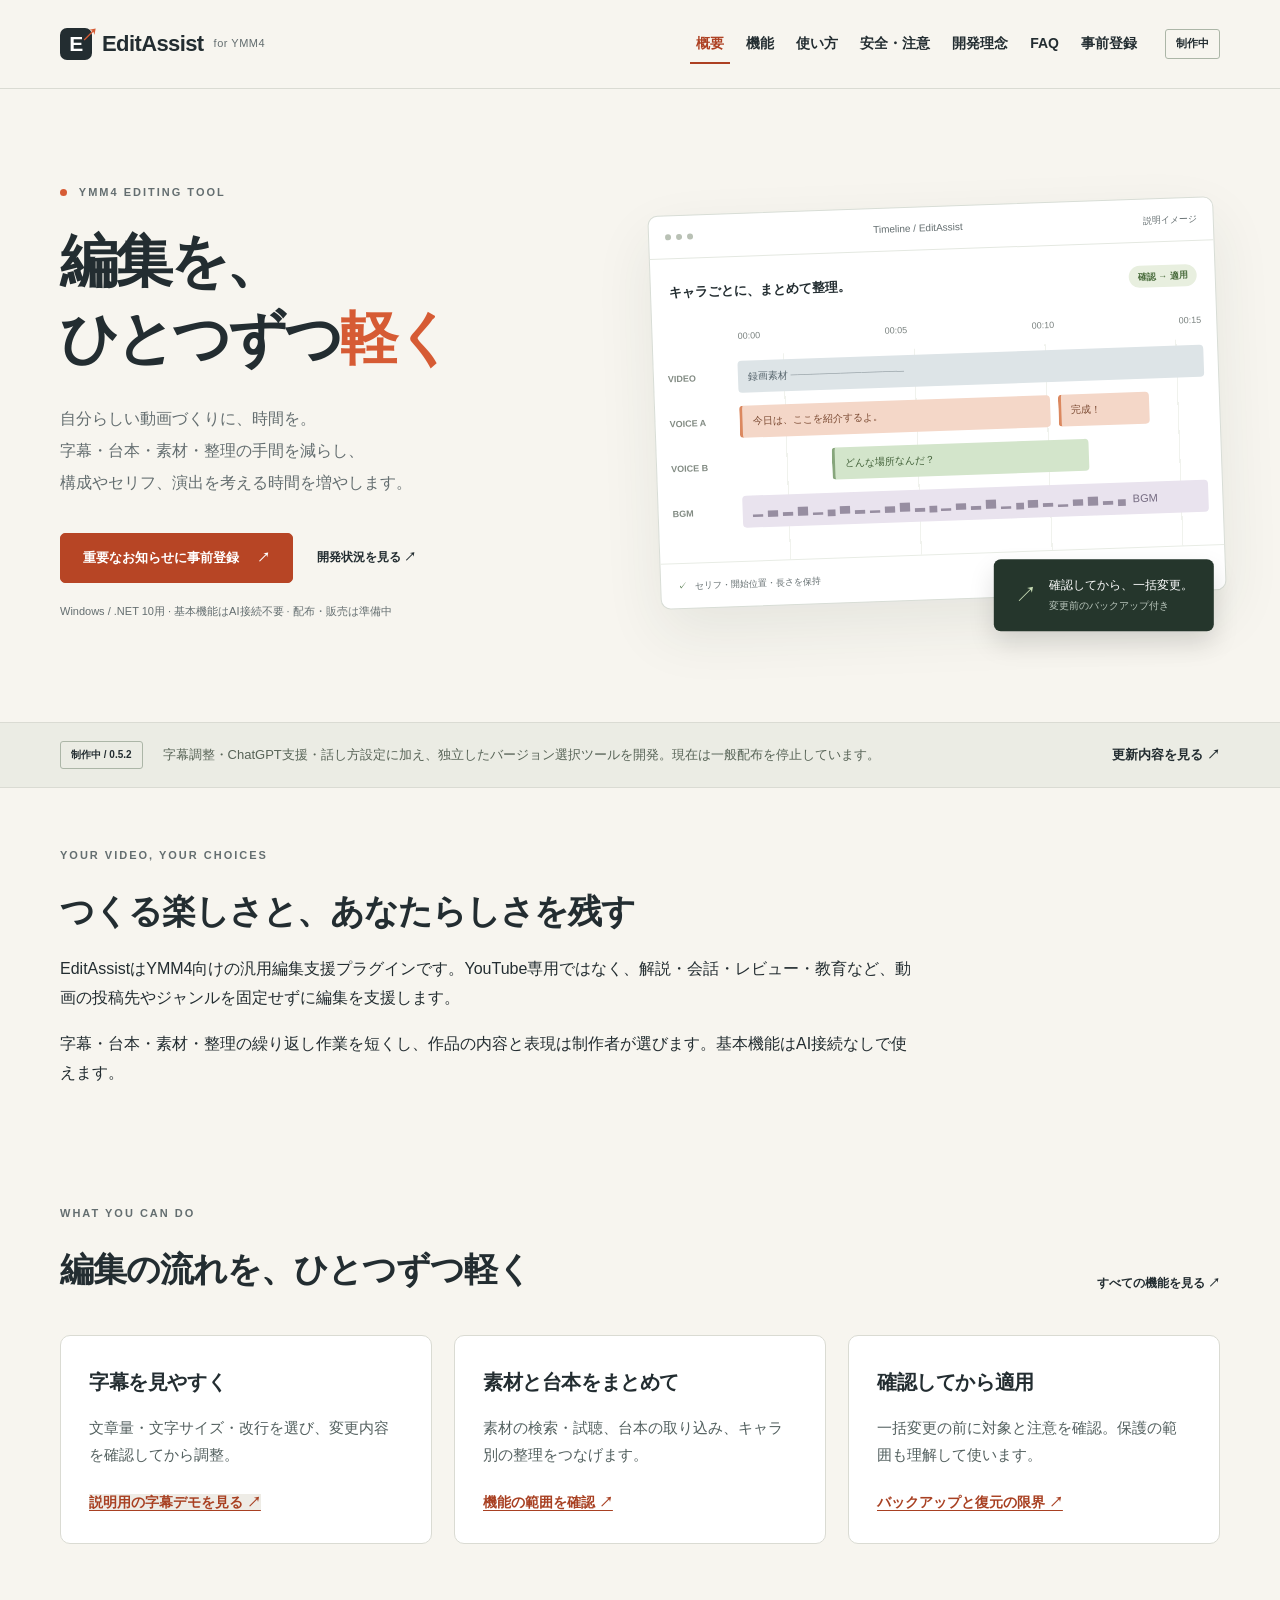
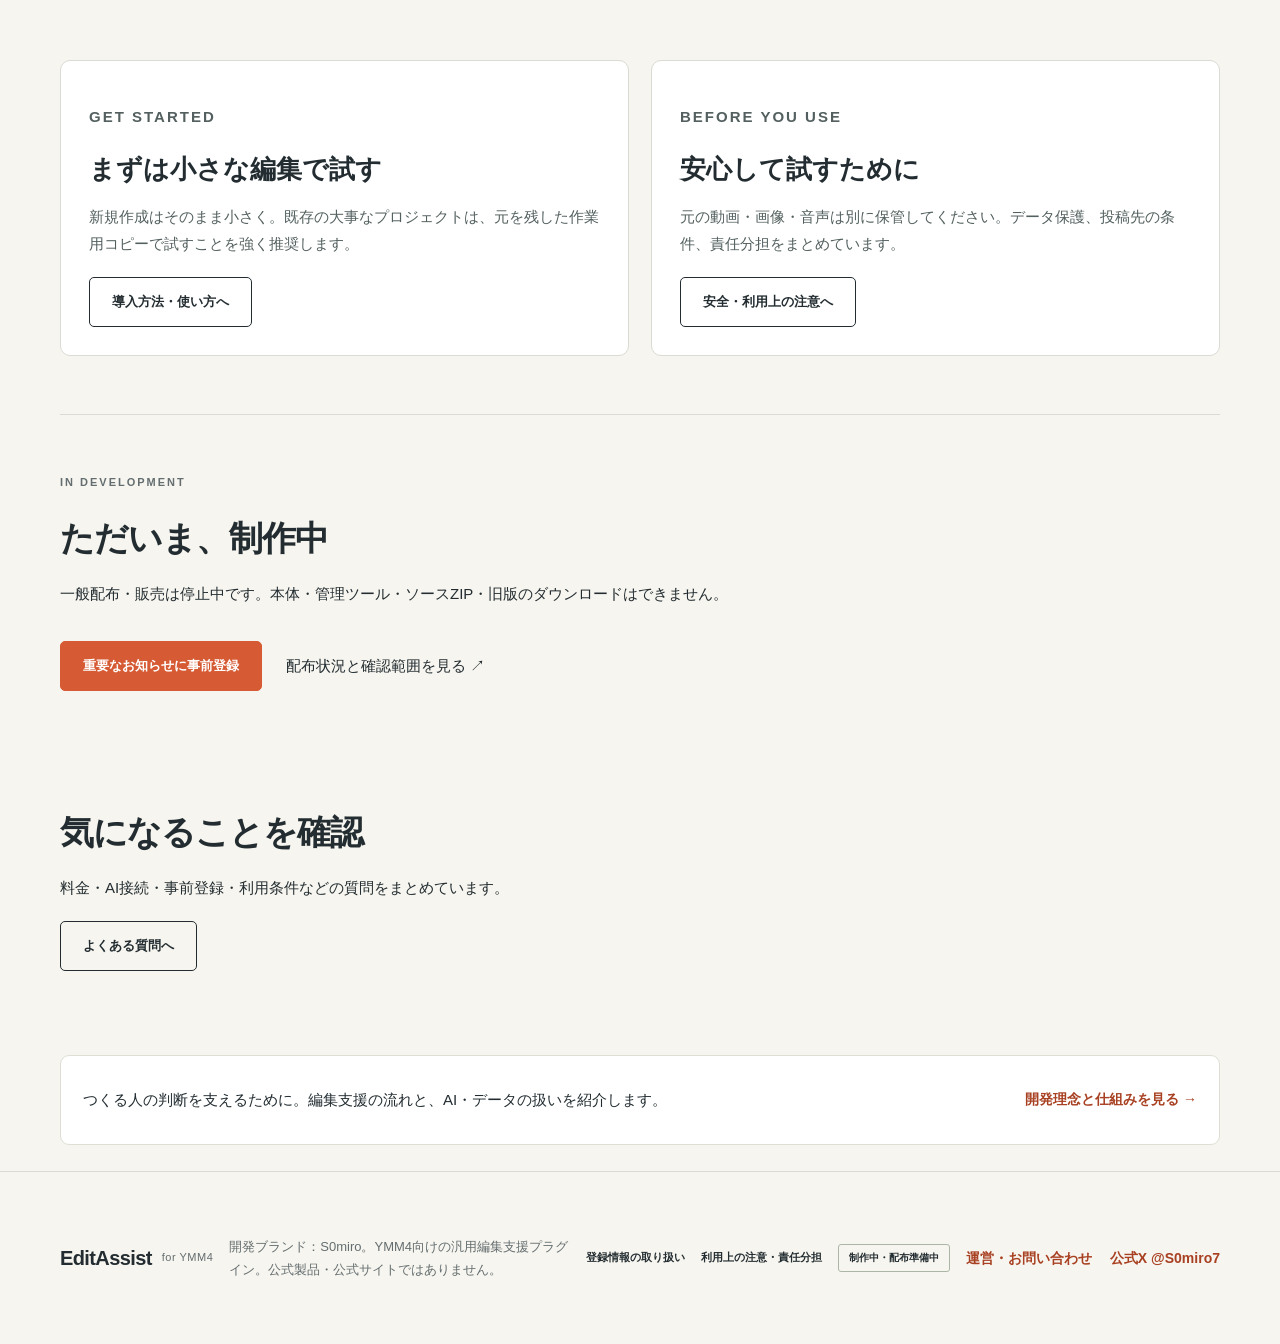
==== commit 68c5aa18: "Publish EditAssist information pages and complete wrapped workflow arrows" ====
--- a/index.html
+++ b/index.html
@@ -1,4 +1,4 @@
-<!doctype html><html lang="ja"><head><meta charset="utf-8"><meta name="viewport" content="width=device-width,initial-scale=1"><title>編集を、ひとつずつ軽く | EditAssist</title><meta name="description" content="YMM4向けの汎用編集支援プラグイン。字幕・台本・素材整理を支援します。現在制作中・配布準備中。"><link rel="icon" href="favicon.svg" type="image/svg+xml"><link rel="stylesheet" href="style.css"><link rel="stylesheet" href="site.css"><script src="site-navigation.js" defer></script></head><body class="site-home"><a class="skip" href="#main">本文へ移動</a><header class="header site-header"><div class="wrap header-inner"><a class="brand" href="./"><span class="brand-icon" aria-hidden="true">E<span>↗</span></span>EditAssist<span class="brand-label">for YMM4</span></a><button class="nav-toggle" type="button" aria-expanded="false" aria-controls="primary-navigation" hidden>メニュー <span aria-hidden="true">☰</span></button><nav id="primary-navigation" class="primary-nav" aria-label="メインナビゲーション"><a href="./" aria-current="page">概要</a><a href="features/">機能</a><a href="guide/">使い方</a><a href="safety/">安全・注意</a><a href="faq/">FAQ</a><a href="preregister/">事前登録</a></nav><span class="release-badge">制作中</span></div></header><main id="main" tabindex="-1"><section id="preregister" class="hero wrap" tabindex="-1">
+<!doctype html><html lang="ja"><head><meta charset="utf-8"><meta name="viewport" content="width=device-width,initial-scale=1"><title>編集を、ひとつずつ軽く | EditAssist</title><meta name="description" content="YMM4向けの汎用編集支援プラグイン。字幕・台本・素材整理を支援します。現在制作中・配布準備中。"><link rel="icon" href="favicon.svg" type="image/svg+xml"><link rel="stylesheet" href="style.css"><link rel="stylesheet" href="site.css"><script src="site-navigation.js" defer></script><link rel="stylesheet" href="./information.css"></head><body class="site-home"><a class="skip" href="#main">本文へ移動</a><header class="header site-header"><div class="wrap header-inner"><a class="brand" href="./"><span class="brand-icon" aria-hidden="true">E<span>↗</span></span>EditAssist<span class="brand-label">for YMM4</span></a><button class="nav-toggle" type="button" aria-expanded="false" aria-controls="primary-navigation" hidden>メニュー <span aria-hidden="true">☰</span></button><nav id="primary-navigation" class="primary-nav" aria-label="メインナビゲーション"><a href="./" aria-current="page">概要</a><a href="features/">機能</a><a href="guide/">使い方</a><a href="safety/">安全・注意</a><a href="./about/">開発理念</a><a href="faq/">FAQ</a><a href="preregister/">事前登録</a></nav><span class="release-badge">制作中</span></div></header><main id="main" tabindex="-1"><section id="preregister" class="hero wrap" tabindex="-1">
   <div class="hero-copy"><p class="eyebrow"><span class="dot"></span> YMM4 EDITING TOOL</p>
     <h1>編集を、<br>ひとつずつ<span class="accent">軽く</span></h1>
     <p class="lead">自分らしい動画づくりに、時間を。<br>字幕・台本・素材・整理の手間を減らし、<br class="desktop">構成やセリフ、演出を考える時間を増やします。</p>
@@ -13,4 +13,4 @@
     <div class="timeline-bottom"><span><span class="check">✓</span> セリフ・開始位置・長さを保持</span><span>元に戻す・やり直す</span></div>
     <div class="floating-note"><span class="note-icon">↗</span><div>確認してから、一括変更。<small>変更前のバックアップ付き</small></div></div>
   </div>
-</section><div class="release-strip"><div class="wrap"><span class="release-badge">制作中 / 0.5.2</span><p>字幕調整・ChatGPT支援・話し方設定に加え、独立したバージョン選択ツールを開発。現在は一般配布を停止しています。</p><a href="guide/#updates">更新内容を見る ↗</a></div></div><section id="purpose" class="section wrap home-purpose" tabindex="-1"><p class="eyebrow">YOUR VIDEO, YOUR CHOICES</p><h2 id="purpose-title">つくる楽しさと、あなたらしさを残す</h2><p>EditAssistはYMM4向けの汎用編集支援プラグインです。YouTube専用ではなく、解説・会話・レビュー・教育など、動画の投稿先やジャンルを固定せずに編集を支援します。</p><p>字幕・台本・素材・整理の繰り返し作業を短くし、作品の内容と表現は制作者が選びます。基本機能はAI接続なしで使えます。</p></section><section id="features" class="section wrap" tabindex="-1"><div class="section-heading"><div><p class="eyebrow">WHAT YOU CAN DO</p><h2>編集の流れを、ひとつずつ軽く</h2></div><a class="text-link" href="features/">すべての機能を見る ↗</a></div><div class="overview-grid"><article><h3>字幕を見やすく</h3><p>文章量・文字サイズ・改行を選び、変更内容を確認してから調整。</p><a id="subtitles" href="features/#subtitles">説明用の字幕デモを見る ↗</a></article><article><h3>素材と台本をまとめて</h3><p>素材の検索・試聴、台本の取り込み、キャラ別の整理をつなげます。</p><a href="features/#features">機能の範囲を確認 ↗</a></article><article><h3>確認してから適用</h3><p>一括変更の前に対象と注意を確認。保護の範囲も理解して使います。</p><a href="safety/#backup">バックアップと復元の限界 ↗</a></article></div></section><section class="section wrap"><div class="overview-grid two"><article id="start"><p class="eyebrow">GET STARTED</p><h2>まずは小さな編集で試す</h2><p>新規作成はそのまま小さく。既存の大事なプロジェクトは、元を残した作業用コピーで試すことを強く推奨します。</p><a class="button outline" href="guide/">導入方法・使い方へ</a></article><article id="responsibility"><p class="eyebrow">BEFORE YOU USE</p><h2 id="responsibility-title">安心して試すために</h2><p>元の動画・画像・音声は別に保管してください。データ保護、投稿先の条件、責任分担をまとめています。</p><a class="button outline" href="safety/">安全・利用上の注意へ</a></article></div></section><section id="download" class="section wrap home-status" tabindex="-1"><p class="eyebrow">IN DEVELOPMENT</p><h2 id="development-title">ただいま、制作中</h2><p>一般配布・販売は停止中です。本体・管理ツール・ソースZIP・旧版のダウンロードはできません。</p><div class="actions"><a class="button primary" href="preregister/">重要なお知らせに事前登録</a><a id="updates" href="guide/#download">配布状況と確認範囲を見る ↗</a></div></section><section id="faq" class="section wrap home-faq" tabindex="-1"><h2>気になることを確認</h2><p>料金・AI接続・事前登録・利用条件などの質問をまとめています。</p><a class="button outline" href="faq/">よくある質問へ</a></section></main><footer class="site-footer"><div class="wrap"><a class="brand" href="./">EditAssist <span class="brand-label">for YMM4</span></a><p>YMM4向けの汎用編集支援プラグイン。公式製品・公式サイトではありません。</p><a id="registration-privacy" href="preregister/#registration-privacy">登録情報の取り扱い</a><a href="safety/">利用上の注意・責任分担</a><span class="release-badge">制作中・配布準備中</span></div></footer></body></html>+</section><div class="release-strip"><div class="wrap"><span class="release-badge">制作中 / 0.5.2</span><p>字幕調整・ChatGPT支援・話し方設定に加え、独立したバージョン選択ツールを開発。現在は一般配布を停止しています。</p><a href="guide/#updates">更新内容を見る ↗</a></div></div><section id="purpose" class="section wrap home-purpose" tabindex="-1"><p class="eyebrow">YOUR VIDEO, YOUR CHOICES</p><h2 id="purpose-title">つくる楽しさと、あなたらしさを残す</h2><p>EditAssistはYMM4向けの汎用編集支援プラグインです。YouTube専用ではなく、解説・会話・レビュー・教育など、動画の投稿先やジャンルを固定せずに編集を支援します。</p><p>字幕・台本・素材・整理の繰り返し作業を短くし、作品の内容と表現は制作者が選びます。基本機能はAI接続なしで使えます。</p></section><section id="features" class="section wrap" tabindex="-1"><div class="section-heading"><div><p class="eyebrow">WHAT YOU CAN DO</p><h2>編集の流れを、ひとつずつ軽く</h2></div><a class="text-link" href="features/">すべての機能を見る ↗</a></div><div class="overview-grid"><article><h3>字幕を見やすく</h3><p>文章量・文字サイズ・改行を選び、変更内容を確認してから調整。</p><a id="subtitles" href="features/#subtitles">説明用の字幕デモを見る ↗</a></article><article><h3>素材と台本をまとめて</h3><p>素材の検索・試聴、台本の取り込み、キャラ別の整理をつなげます。</p><a href="features/#features">機能の範囲を確認 ↗</a></article><article><h3>確認してから適用</h3><p>一括変更の前に対象と注意を確認。保護の範囲も理解して使います。</p><a href="safety/#backup">バックアップと復元の限界 ↗</a></article></div></section><section class="section wrap"><div class="overview-grid two"><article id="start"><p class="eyebrow">GET STARTED</p><h2>まずは小さな編集で試す</h2><p>新規作成はそのまま小さく。既存の大事なプロジェクトは、元を残した作業用コピーで試すことを強く推奨します。</p><a class="button outline" href="guide/">導入方法・使い方へ</a></article><article id="responsibility"><p class="eyebrow">BEFORE YOU USE</p><h2 id="responsibility-title">安心して試すために</h2><p>元の動画・画像・音声は別に保管してください。データ保護、投稿先の条件、責任分担をまとめています。</p><a class="button outline" href="safety/">安全・利用上の注意へ</a></article></div></section><section id="download" class="section wrap home-status" tabindex="-1"><p class="eyebrow">IN DEVELOPMENT</p><h2 id="development-title">ただいま、制作中</h2><p>一般配布・販売は停止中です。本体・管理ツール・ソースZIP・旧版のダウンロードはできません。</p><div class="actions"><a class="button primary" href="preregister/">重要なお知らせに事前登録</a><a id="updates" href="guide/#download">配布状況と確認範囲を見る ↗</a></div></section><section id="faq" class="section wrap home-faq" tabindex="-1"><h2>気になることを確認</h2><p>料金・AI接続・事前登録・利用条件などの質問をまとめています。</p><a class="button outline" href="faq/">よくある質問へ</a></section><section class="wrap info-entry info-block" aria-label="開発理念と仕組み"><div class="info-entry-inner"><p>つくる人の判断を支えるために。編集支援の流れと、AI・データの扱いを紹介します。</p><a href="./about/">開発理念と仕組みを見る →</a></div></section></main><footer class="site-footer"><div class="wrap"><a class="brand" href="./">EditAssist <span class="brand-label">for YMM4</span></a><p>開発ブランド：S0miro。YMM4向けの汎用編集支援プラグイン。公式製品・公式サイトではありません。</p><a id="registration-privacy" href="preregister/#registration-privacy">登録情報の取り扱い</a><a href="safety/">利用上の注意・責任分担</a><span class="release-badge">制作中・配布準備中</span><nav class="info-footer" aria-label="運営とサポート"><a href="./safety/#support">運営・お問い合わせ</a><a href="https://x.com/S0miro7" target="_blank" rel="noopener noreferrer">公式X @S0miro7</a></nav></div></footer></body></html>
--- a/site.css
+++ b/site.css
@@ -112,3 +112,8 @@
  .guide-disclosure>summary{padding:16px}
  .detail-content .guide-disclosure>section{padding:20px 16px}
 }
+
+/* Only the home hero registration CTA. Other buttons retain their current design. */
+.site-home .hero .button.primary{background:#b74525;border-color:#b74525}
+.site-home .hero .button.primary:hover{background:#9e371e;border-color:#9e371e}
+.site-home .hero .button.primary:focus-visible{outline:3px solid #232d31;outline-offset:4px}
--- a/information.css
+++ b/information.css
@@ -0,0 +1,4 @@
+/* Content and support additions only. Registration and product code remain unchanged. */
+.info-block{min-width:0;scroll-margin-top:140px}.info-block p,.info-block li{font-size:15px;line-height:1.8}.info-block h2{font-size:clamp(24px,2.5vw,30px);line-height:1.5}.info-block h3{font-size:19px;line-height:1.6}.info-block a,.info-footer a{color:#a84022;text-underline-offset:4px;overflow-wrap:anywhere}.info-block .info-note{padding:17px 20px;border-left:3px solid #b74525;background:#fff3e7;margin:18px 0}.info-table{max-width:100%;margin:20px 0}.info-table table{width:100%;table-layout:fixed;border-collapse:collapse;background:#fff;font-size:14px;line-height:1.8}.info-table caption{text-align:left;font-size:14px;font-weight:700;color:#53605f;margin-bottom:10px}.info-table th,.info-table td{padding:14px;text-align:left;vertical-align:top;border:1px solid #deded5;overflow-wrap:anywhere}.info-table thead th{background:#f2efe7}.info-table tr>th:first-child{width:26%}.info-details{border:1px solid #deded5;border-radius:8px;background:#fff;margin:18px 0}.info-details>summary{padding:16px 18px;min-height:48px;font-size:15px;font-weight:700;cursor:pointer;line-height:1.7}.info-details>div{padding:0 18px 18px;min-width:0}.info-details ul{padding-left:22px}.info-cards{display:grid;grid-template-columns:repeat(3,minmax(0,1fr));gap:16px;margin:22px 0}.info-cards>article{min-width:0;background:#fff;border:1px solid #deded5;border-radius:9px;padding:20px}.info-cards h3{margin:0 0 10px}.info-cards p{margin:0}.info-meta{font-size:13px!important;color:#53605f;line-height:1.8}.info-footer{display:flex;flex-wrap:wrap;gap:5px 18px;align-items:center}.info-footer a{display:inline-flex;align-items:center;min-height:44px;font-size:14px}.info-footer-brand{flex-basis:100%;font-size:14px!important;margin:0}.info-block a:focus-visible,.info-details summary:focus-visible,.info-footer a:focus-visible{outline:3px solid #b74525;outline-offset:4px}.info-entry{padding-block:26px}.info-entry .info-entry-inner{border:1px solid #deded5;border-radius:9px;padding:22px;background:#fff;display:flex;align-items:center;justify-content:space-between;gap:20px}.info-entry p{font-size:15px;line-height:1.8;max-width:52em;margin:0}.info-entry a{font-size:14px;min-height:44px;display:inline-flex;align-items:center;font-weight:700;color:#a84022;flex-shrink:0}.info-home-spec{padding-top:20px}.info-home-spec>summary{font-size:16px}.info-block code{font-size:.9em;overflow-wrap:anywhere}.info-support-links{display:flex;gap:8px 20px;flex-wrap:wrap}.info-support-links a{display:inline-flex;align-items:center;min-height:44px}.info-block>p+p{margin-top:14px}
+@media(max-width:900px){.info-cards{grid-template-columns:minmax(0,1fr)}.info-entry .info-entry-inner{display:block}.info-entry a{margin-top:12px;flex-shrink:1}}
+@media(max-width:600px){.info-table thead{display:none}.info-table table,.info-table tbody,.info-table tr{display:block;width:100%}.info-table tr{border:1px solid #deded5;padding:14px;margin-bottom:10px}.info-table th,.info-table td{display:block;width:100%!important;border:0;padding:3px 0;font-size:14px}.info-table tr>th:first-child{font-size:15px}.info-details>div{padding-inline:14px}.info-details>summary{padding-inline:14px}.info-block p,.info-block li{font-size:14px}.info-block .info-note{padding:16px}.info-entry .info-entry-inner{padding:18px}.info-footer{gap:3px 14px}.info-footer a{font-size:14px}}
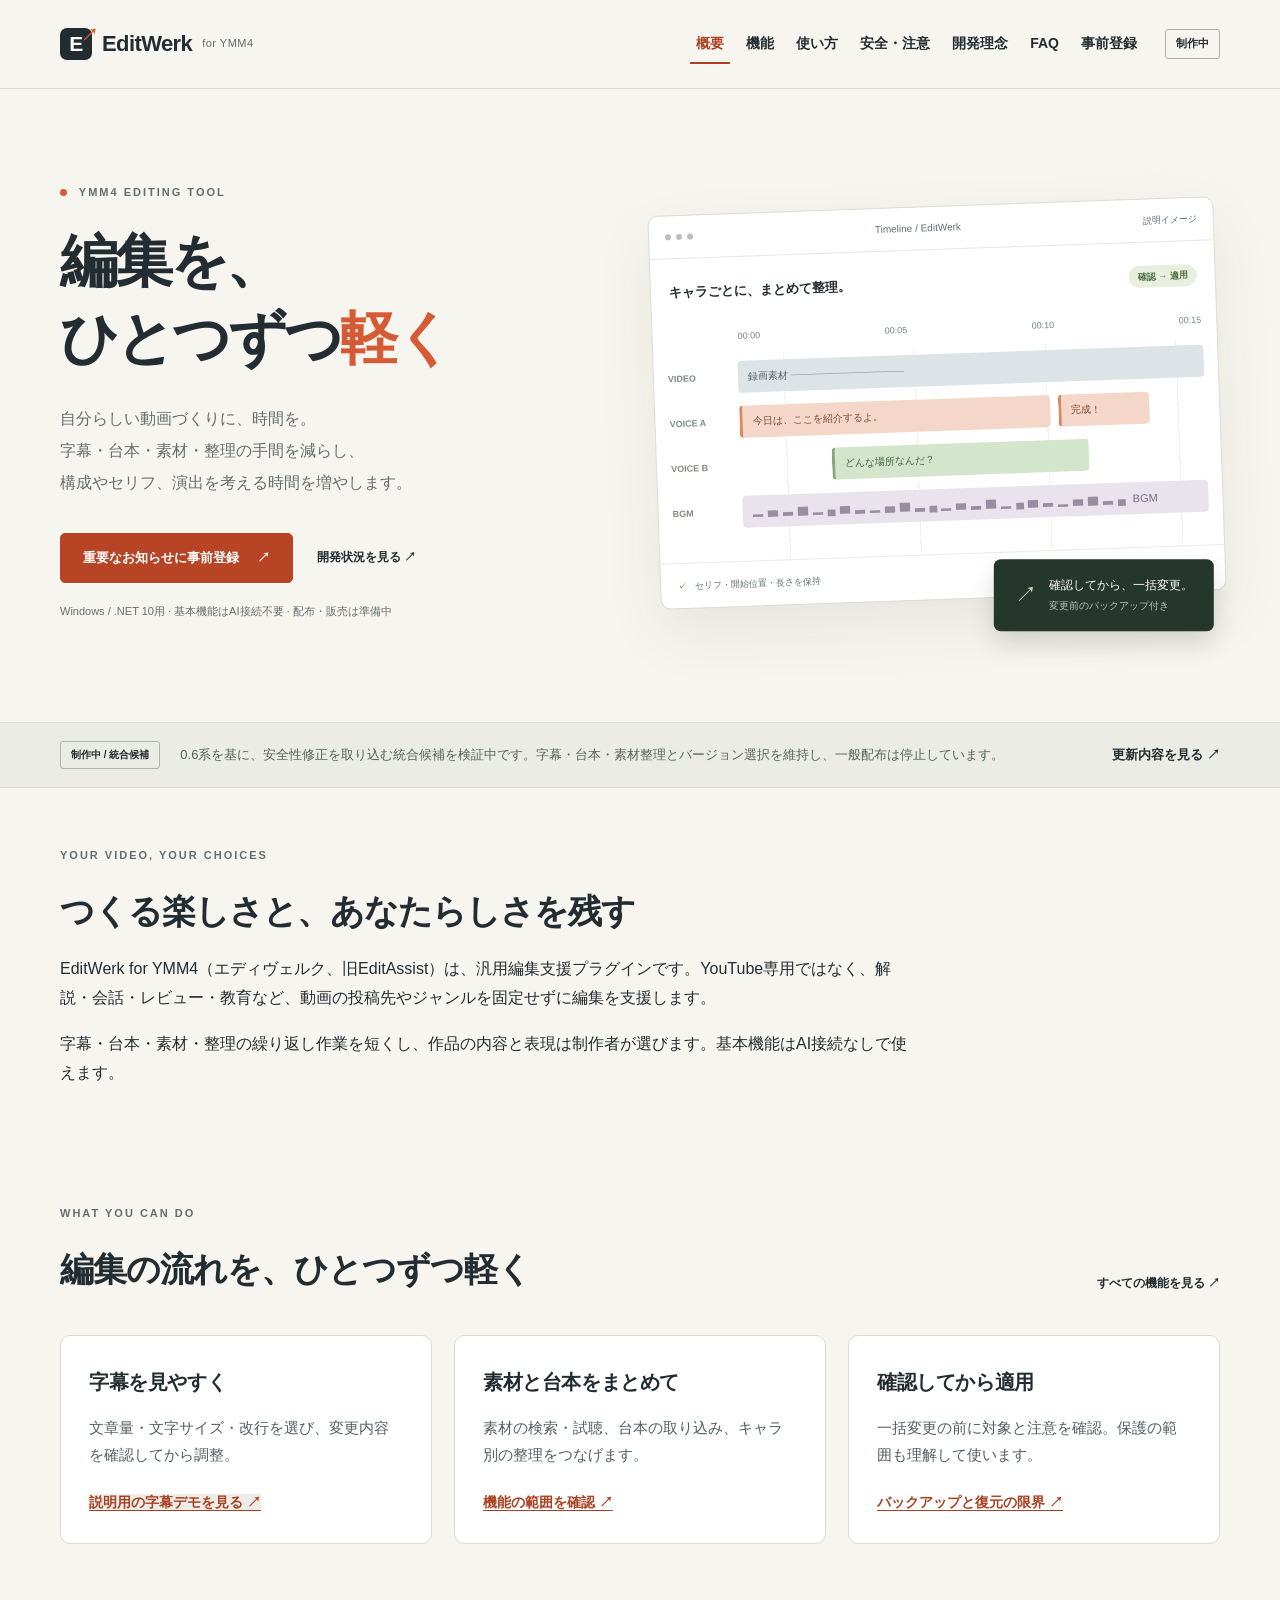
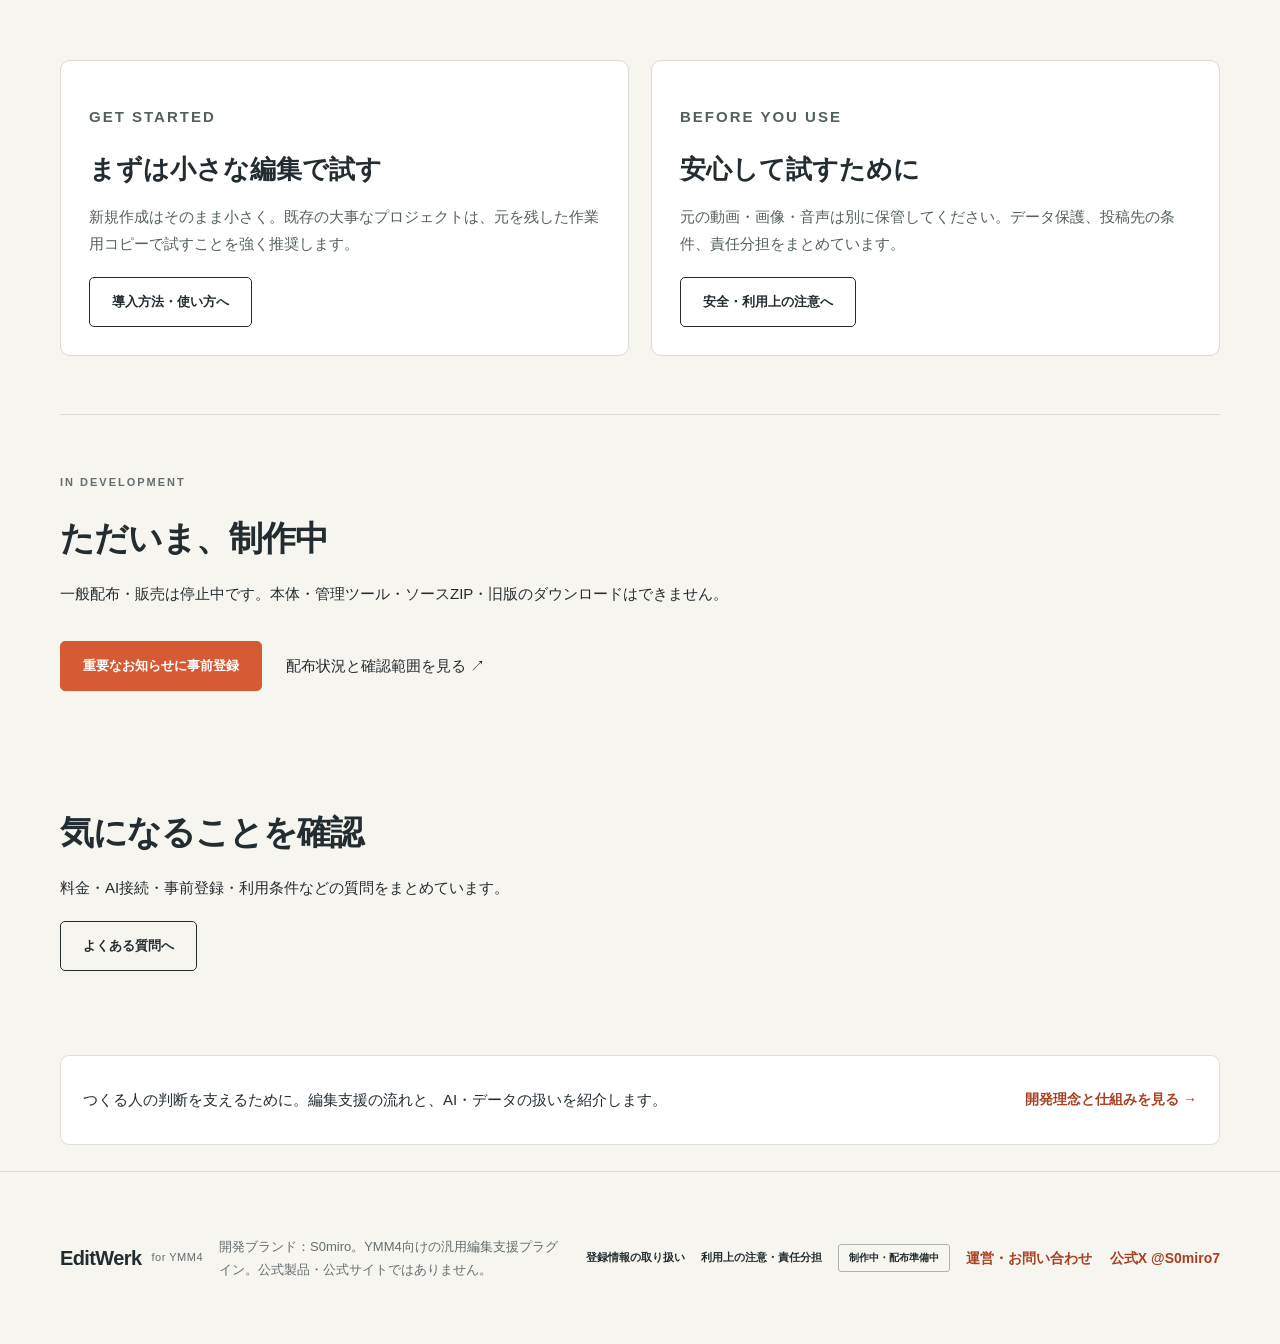
==== commit da346e9a: "Rename public introduction pages to EditWerk for YMM4 while preserving registration and legacy links" ====
--- a/index.html
+++ b/index.html
@@ -1,16 +1,16 @@
-<!doctype html><html lang="ja"><head><meta charset="utf-8"><meta name="viewport" content="width=device-width,initial-scale=1"><title>編集を、ひとつずつ軽く | EditAssist</title><meta name="description" content="YMM4向けの汎用編集支援プラグイン。字幕・台本・素材整理を支援します。現在制作中・配布準備中。"><link rel="icon" href="favicon.svg" type="image/svg+xml"><link rel="stylesheet" href="style.css"><link rel="stylesheet" href="site.css"><script src="site-navigation.js" defer></script><link rel="stylesheet" href="./information.css"></head><body class="site-home"><a class="skip" href="#main">本文へ移動</a><header class="header site-header"><div class="wrap header-inner"><a class="brand" href="./"><span class="brand-icon" aria-hidden="true">E<span>↗</span></span>EditAssist<span class="brand-label">for YMM4</span></a><button class="nav-toggle" type="button" aria-expanded="false" aria-controls="primary-navigation" hidden>メニュー <span aria-hidden="true">☰</span></button><nav id="primary-navigation" class="primary-nav" aria-label="メインナビゲーション"><a href="./" aria-current="page">概要</a><a href="features/">機能</a><a href="guide/">使い方</a><a href="safety/">安全・注意</a><a href="./about/">開発理念</a><a href="faq/">FAQ</a><a href="preregister/">事前登録</a></nav><span class="release-badge">制作中</span></div></header><main id="main" tabindex="-1"><section id="preregister" class="hero wrap" tabindex="-1">
-  <div class="hero-copy"><p class="eyebrow"><span class="dot"></span> YMM4 EDITING TOOL</p>
-    <h1>編集を、<br>ひとつずつ<span class="accent">軽く</span></h1>
-    <p class="lead">自分らしい動画づくりに、時間を。<br>字幕・台本・素材・整理の手間を減らし、<br class="desktop">構成やセリフ、演出を考える時間を増やします。</p>
-    <div class="actions"><a class="button primary" href="preregister/">重要なお知らせに事前登録 <span aria-hidden="true">↗</span></a><a class="text-link" href="guide/#download">開発状況を見る ↗</a></div>
-    <p class="hero-note">Windows / .NET 10用 · 基本機能はAI接続不要 · 配布・販売は準備中</p>
-  </div>
-  <div class="timeline" aria-label="キャラ別レイヤー整理の説明イメージ">
-    <div class="window-top"><div class="window-dots" aria-hidden="true"><i></i><i></i><i></i></div><span>Timeline / EditAssist</span><span class="demo-label">説明イメージ</span></div>
-    <div class="timeline-head"><span>キャラごとに、まとめて整理。</span><span class="pill">確認 → 適用</span></div>
-    <div class="ruler"><span>00:00</span><span>00:05</span><span>00:10</span><span>00:15</span></div>
-    <div class="tracks"><div class="track"><span class="track-name">VIDEO</span><div class="clip video">録画素材 <span>────────────────</span></div></div><div class="track"><span class="track-name">VOICE A</span><div class="clip voice-a">今日は、ここを紹介するよ。</div><div class="clip voice-a short">完成！</div></div><div class="track"><span class="track-name">VOICE B</span><div class="clip voice-b">どんな場所なんだ？</div></div><div class="track"><span class="track-name">BGM</span><div class="clip bgm"><span aria-hidden="true">▂▅▃▇▂▄▆▃▂▅▇▃▄▂▅▃▇▂▄▆▃▂▅▇▃▄</span> BGM</div></div></div>
-    <div class="timeline-bottom"><span><span class="check">✓</span> セリフ・開始位置・長さを保持</span><span>元に戻す・やり直す</span></div>
-    <div class="floating-note"><span class="note-icon">↗</span><div>確認してから、一括変更。<small>変更前のバックアップ付き</small></div></div>
-  </div>
-</section><div class="release-strip"><div class="wrap"><span class="release-badge">制作中 / 0.5.2</span><p>字幕調整・ChatGPT支援・話し方設定に加え、独立したバージョン選択ツールを開発。現在は一般配布を停止しています。</p><a href="guide/#updates">更新内容を見る ↗</a></div></div><section id="purpose" class="section wrap home-purpose" tabindex="-1"><p class="eyebrow">YOUR VIDEO, YOUR CHOICES</p><h2 id="purpose-title">つくる楽しさと、あなたらしさを残す</h2><p>EditAssistはYMM4向けの汎用編集支援プラグインです。YouTube専用ではなく、解説・会話・レビュー・教育など、動画の投稿先やジャンルを固定せずに編集を支援します。</p><p>字幕・台本・素材・整理の繰り返し作業を短くし、作品の内容と表現は制作者が選びます。基本機能はAI接続なしで使えます。</p></section><section id="features" class="section wrap" tabindex="-1"><div class="section-heading"><div><p class="eyebrow">WHAT YOU CAN DO</p><h2>編集の流れを、ひとつずつ軽く</h2></div><a class="text-link" href="features/">すべての機能を見る ↗</a></div><div class="overview-grid"><article><h3>字幕を見やすく</h3><p>文章量・文字サイズ・改行を選び、変更内容を確認してから調整。</p><a id="subtitles" href="features/#subtitles">説明用の字幕デモを見る ↗</a></article><article><h3>素材と台本をまとめて</h3><p>素材の検索・試聴、台本の取り込み、キャラ別の整理をつなげます。</p><a href="features/#features">機能の範囲を確認 ↗</a></article><article><h3>確認してから適用</h3><p>一括変更の前に対象と注意を確認。保護の範囲も理解して使います。</p><a href="safety/#backup">バックアップと復元の限界 ↗</a></article></div></section><section class="section wrap"><div class="overview-grid two"><article id="start"><p class="eyebrow">GET STARTED</p><h2>まずは小さな編集で試す</h2><p>新規作成はそのまま小さく。既存の大事なプロジェクトは、元を残した作業用コピーで試すことを強く推奨します。</p><a class="button outline" href="guide/">導入方法・使い方へ</a></article><article id="responsibility"><p class="eyebrow">BEFORE YOU USE</p><h2 id="responsibility-title">安心して試すために</h2><p>元の動画・画像・音声は別に保管してください。データ保護、投稿先の条件、責任分担をまとめています。</p><a class="button outline" href="safety/">安全・利用上の注意へ</a></article></div></section><section id="download" class="section wrap home-status" tabindex="-1"><p class="eyebrow">IN DEVELOPMENT</p><h2 id="development-title">ただいま、制作中</h2><p>一般配布・販売は停止中です。本体・管理ツール・ソースZIP・旧版のダウンロードはできません。</p><div class="actions"><a class="button primary" href="preregister/">重要なお知らせに事前登録</a><a id="updates" href="guide/#download">配布状況と確認範囲を見る ↗</a></div></section><section id="faq" class="section wrap home-faq" tabindex="-1"><h2>気になることを確認</h2><p>料金・AI接続・事前登録・利用条件などの質問をまとめています。</p><a class="button outline" href="faq/">よくある質問へ</a></section><section class="wrap info-entry info-block" aria-label="開発理念と仕組み"><div class="info-entry-inner"><p>つくる人の判断を支えるために。編集支援の流れと、AI・データの扱いを紹介します。</p><a href="./about/">開発理念と仕組みを見る →</a></div></section></main><footer class="site-footer"><div class="wrap"><a class="brand" href="./">EditAssist <span class="brand-label">for YMM4</span></a><p>開発ブランド：S0miro。YMM4向けの汎用編集支援プラグイン。公式製品・公式サイトではありません。</p><a id="registration-privacy" href="preregister/#registration-privacy">登録情報の取り扱い</a><a href="safety/">利用上の注意・責任分担</a><span class="release-badge">制作中・配布準備中</span><nav class="info-footer" aria-label="運営とサポート"><a href="./safety/#support">運営・お問い合わせ</a><a href="https://x.com/S0miro7" target="_blank" rel="noopener noreferrer">公式X @S0miro7</a></nav></div></footer></body></html>+<!doctype html><html lang="ja"><head><meta charset="utf-8"><meta name="viewport" content="width=device-width,initial-scale=1"><title>編集を、ひとつずつ軽く | EditWerk for YMM4</title><meta name="description" content="EditWerk for YMM4：YMM4向けの汎用編集支援プラグイン。字幕・台本・素材整理を支援します。現在制作中・配布準備中。"><script src="first-visit.js" data-intro-brand="editassist" async></script><link rel="icon" href="favicon.svg" type="image/svg+xml"><link rel="stylesheet" href="style.css"><link rel="stylesheet" href="site.css"><script src="site-navigation.js" defer></script><link rel="stylesheet" href="./information.css"></head><body class="site-home"><div id="first-visit-intro" data-brand="editassist" aria-hidden="true" inert hidden><div class="intro-stack"><svg class="intro-mark" viewBox="0 0 64 64" aria-hidden="true"><rect width="64" height="64" rx="14" fill="#232d31"/><path d="M17 17h25v7H25v7h15v7H25v7h17v7H17z" fill="#f7f5ef"/><path d="M44 10h12v12h-5v-4L40 29l-4-4 11-10h-3z" fill="#d65b34"/></svg><span class="intro-name">EditWerk</span><span class="intro-track"></span></div></div><a class="skip" href="#main">本文へ移動</a><header class="header site-header"><div class="wrap header-inner"><a class="brand" href="./"><span class="brand-icon" aria-hidden="true">E<span>↗</span></span>EditWerk<span class="brand-label">for YMM4</span></a><button class="nav-toggle" type="button" aria-expanded="false" aria-controls="primary-navigation" hidden>メニュー <span aria-hidden="true">☰</span></button><nav id="primary-navigation" class="primary-nav" aria-label="メインナビゲーション"><a href="./" aria-current="page">概要</a><a href="features/">機能</a><a href="guide/">使い方</a><a href="safety/">安全・注意</a><a href="./about/">開発理念</a><a href="faq/">FAQ</a><a href="preregister/">事前登録</a></nav><span class="release-badge">制作中</span></div></header><main id="main" tabindex="-1"><section id="preregister" class="hero wrap" tabindex="-1">
+  <div class="hero-copy"><p class="eyebrow"><span class="dot"></span> YMM4 EDITING TOOL</p>
+    <h1>編集を、<br>ひとつずつ<span class="accent">軽く</span></h1>
+    <p class="lead">自分らしい動画づくりに、時間を。<br>字幕・台本・素材・整理の手間を減らし、<br class="desktop">構成やセリフ、演出を考える時間を増やします。</p>
+    <div class="actions"><a class="button primary" href="preregister/">重要なお知らせに事前登録 <span aria-hidden="true">↗</span></a><a class="text-link" href="guide/#download">開発状況を見る ↗</a></div>
+    <p class="hero-note">Windows / .NET 10用 · 基本機能はAI接続不要 · 配布・販売は準備中</p>
+  </div>
+  <div class="timeline" aria-label="キャラ別レイヤー整理の説明イメージ">
+    <div class="window-top"><div class="window-dots" aria-hidden="true"><i></i><i></i><i></i></div><span>Timeline / EditWerk</span><span class="demo-label">説明イメージ</span></div>
+    <div class="timeline-head"><span>キャラごとに、まとめて整理。</span><span class="pill">確認 → 適用</span></div>
+    <div class="ruler"><span>00:00</span><span>00:05</span><span>00:10</span><span>00:15</span></div>
+    <div class="tracks"><div class="track"><span class="track-name">VIDEO</span><div class="clip video">録画素材 <span>────────────────</span></div></div><div class="track"><span class="track-name">VOICE A</span><div class="clip voice-a">今日は、ここを紹介するよ。</div><div class="clip voice-a short">完成！</div></div><div class="track"><span class="track-name">VOICE B</span><div class="clip voice-b">どんな場所なんだ？</div></div><div class="track"><span class="track-name">BGM</span><div class="clip bgm"><span aria-hidden="true">▂▅▃▇▂▄▆▃▂▅▇▃▄▂▅▃▇▂▄▆▃▂▅▇▃▄</span> BGM</div></div></div>
+    <div class="timeline-bottom"><span><span class="check">✓</span> セリフ・開始位置・長さを保持</span><span>元に戻す・やり直す</span></div>
+    <div class="floating-note"><span class="note-icon">↗</span><div>確認してから、一括変更。<small>変更前のバックアップ付き</small></div></div>
+  </div>
+</section><div class="release-strip"><div class="wrap"><span class="release-badge">制作中 / 統合候補</span><p>0.6系を基に、安全性修正を取り込む統合候補を検証中です。字幕・台本・素材整理とバージョン選択を維持し、一般配布は停止しています。</p><a href="guide/#updates">更新内容を見る ↗</a></div></div><section id="purpose" class="section wrap home-purpose" tabindex="-1"><p class="eyebrow">YOUR VIDEO, YOUR CHOICES</p><h2 id="purpose-title">つくる楽しさと、あなたらしさを残す</h2><p>EditWerk for YMM4（エディヴェルク、旧EditAssist）は、汎用編集支援プラグインです。YouTube専用ではなく、解説・会話・レビュー・教育など、動画の投稿先やジャンルを固定せずに編集を支援します。</p><p>字幕・台本・素材・整理の繰り返し作業を短くし、作品の内容と表現は制作者が選びます。基本機能はAI接続なしで使えます。</p></section><section id="features" class="section wrap" tabindex="-1"><div class="section-heading"><div><p class="eyebrow">WHAT YOU CAN DO</p><h2>編集の流れを、ひとつずつ軽く</h2></div><a class="text-link" href="features/">すべての機能を見る ↗</a></div><div class="overview-grid"><article><h3>字幕を見やすく</h3><p>文章量・文字サイズ・改行を選び、変更内容を確認してから調整。</p><a id="subtitles" href="features/#subtitles">説明用の字幕デモを見る ↗</a></article><article><h3>素材と台本をまとめて</h3><p>素材の検索・試聴、台本の取り込み、キャラ別の整理をつなげます。</p><a href="features/#features">機能の範囲を確認 ↗</a></article><article><h3>確認してから適用</h3><p>一括変更の前に対象と注意を確認。保護の範囲も理解して使います。</p><a href="safety/#backup">バックアップと復元の限界 ↗</a></article></div></section><section class="section wrap"><div class="overview-grid two"><article id="start"><p class="eyebrow">GET STARTED</p><h2>まずは小さな編集で試す</h2><p>新規作成はそのまま小さく。既存の大事なプロジェクトは、元を残した作業用コピーで試すことを強く推奨します。</p><a class="button outline" href="guide/">導入方法・使い方へ</a></article><article id="responsibility"><p class="eyebrow">BEFORE YOU USE</p><h2 id="responsibility-title">安心して試すために</h2><p>元の動画・画像・音声は別に保管してください。データ保護、投稿先の条件、責任分担をまとめています。</p><a class="button outline" href="safety/">安全・利用上の注意へ</a></article></div></section><section id="download" class="section wrap home-status" tabindex="-1"><p class="eyebrow">IN DEVELOPMENT</p><h2 id="development-title">ただいま、制作中</h2><p>一般配布・販売は停止中です。本体・管理ツール・ソースZIP・旧版のダウンロードはできません。</p><div class="actions"><a class="button primary" href="preregister/">重要なお知らせに事前登録</a><a id="updates" href="guide/#download">配布状況と確認範囲を見る ↗</a></div></section><section id="faq" class="section wrap home-faq" tabindex="-1"><h2>気になることを確認</h2><p>料金・AI接続・事前登録・利用条件などの質問をまとめています。</p><a class="button outline" href="faq/">よくある質問へ</a></section><section class="wrap info-entry info-block" aria-label="開発理念と仕組み"><div class="info-entry-inner"><p>つくる人の判断を支えるために。編集支援の流れと、AI・データの扱いを紹介します。</p><a href="./about/">開発理念と仕組みを見る →</a></div></section></main><footer class="site-footer"><div class="wrap"><a class="brand" href="./">EditWerk <span class="brand-label">for YMM4</span></a><p>開発ブランド：S0miro。YMM4向けの汎用編集支援プラグイン。公式製品・公式サイトではありません。</p><a id="registration-privacy" href="preregister/#registration-privacy">登録情報の取り扱い</a><a href="safety/">利用上の注意・責任分担</a><span class="release-badge">制作中・配布準備中</span><nav class="info-footer" aria-label="運営とサポート"><a href="./safety/#support">運営・お問い合わせ</a><a href="https://x.com/S0miro7" target="_blank" rel="noopener noreferrer">公式X @S0miro7</a></nav></div></footer></body></html>
--- a/site.css
+++ b/site.css
@@ -117,3 +117,64 @@
 .site-home .hero .button.primary{background:#b74525;border-color:#b74525}
 .site-home .hero .button.primary:hover{background:#9e371e;border-color:#9e371e}
 .site-home .hero .button.primary:focus-visible{outline:3px solid #232d31;outline-offset:4px}
+
+/* Initial-visit decoration only: never hide, lock, or refocus the actual page. */
+#first-visit-intro[hidden] { display: none; }
+:root[data-first-visit] #first-visit-intro {
+  display: grid !important;
+  position: fixed;
+  inset: 0;
+  z-index: 10000;
+  box-sizing: border-box;
+  place-items: center;
+  margin: 0;
+  padding: 16px;
+  background: #f7f6f0;
+  color: #202c32;
+  pointer-events: none;
+  user-select: none;
+  animation: first-visit-safety 800ms step-end both;
+}
+:root[data-first-visit="leaving"] #first-visit-intro { animation: first-visit-out 160ms ease-out both; }
+:root[data-first-visit] #first-visit-intro[data-brand="tsumuvoxel"] { background: #faf8f2; color: #234735; }
+#first-visit-intro .intro-stack {
+  display: grid;
+  justify-items: center;
+  gap: 14px;
+  width: max-content;
+  max-width: 100%;
+  transform: translateY(-3vh);
+}
+#first-visit-intro .intro-mark { display: block; width: 40px; height: 40px; }
+#first-visit-intro .intro-name {
+  margin: 0;
+  font: 700 20px/1.2 system-ui, -apple-system, "Segoe UI", sans-serif;
+  letter-spacing: 0;
+  animation: first-visit-label 140ms 180ms both;
+}
+#first-visit-intro .intro-track { display: block; width: 64px; height: 2px; margin-top: 2px; }
+#first-visit-intro .intro-track::after {
+  content: "";
+  display: block;
+  height: 100%;
+  background: #b74525;
+  transform-origin: left;
+  animation: first-visit-line 240ms 80ms both;
+}
+#first-visit-intro[data-brand="editassist"] .intro-mark { animation: first-visit-label 140ms both; }
+#first-visit-intro .intro-layer { animation: first-visit-layer 180ms both; }
+#first-visit-intro .intro-layer-middle { animation-delay: 70ms; }
+#first-visit-intro .intro-layer-top { animation-delay: 140ms; }
+#first-visit-intro .intro-dots { display: flex; gap: 6px; margin-top: 2px; height: 4px; }
+#first-visit-intro .intro-dots i { width: 4px; height: 4px; background: #dce3d2; animation: first-visit-label 140ms 120ms both; }
+#first-visit-intro .intro-dots i:nth-child(2) { background: #a9b89b; animation-delay: 190ms; }
+#first-visit-intro .intro-dots i:nth-child(3) { background: #234735; animation-delay: 260ms; }
+@keyframes first-visit-safety { from { visibility: visible; } to { visibility: hidden; } }
+@keyframes first-visit-out { from { opacity: 1; } to { opacity: 0; visibility: hidden; } }
+@keyframes first-visit-label { from { opacity: 0; transform: translateY(2px); } to { opacity: 1; transform: none; } }
+@keyframes first-visit-line { from { transform: scaleX(0); } to { transform: scaleX(1); } }
+@keyframes first-visit-layer { from { opacity: 0; transform: translateY(-5px); } to { opacity: 1; transform: translateY(0); } }
+@media (prefers-reduced-motion: reduce) {
+  :root[data-first-visit] #first-visit-intro { display: none !important; animation: none; }
+  #first-visit-intro * { animation: none !important; }
+}
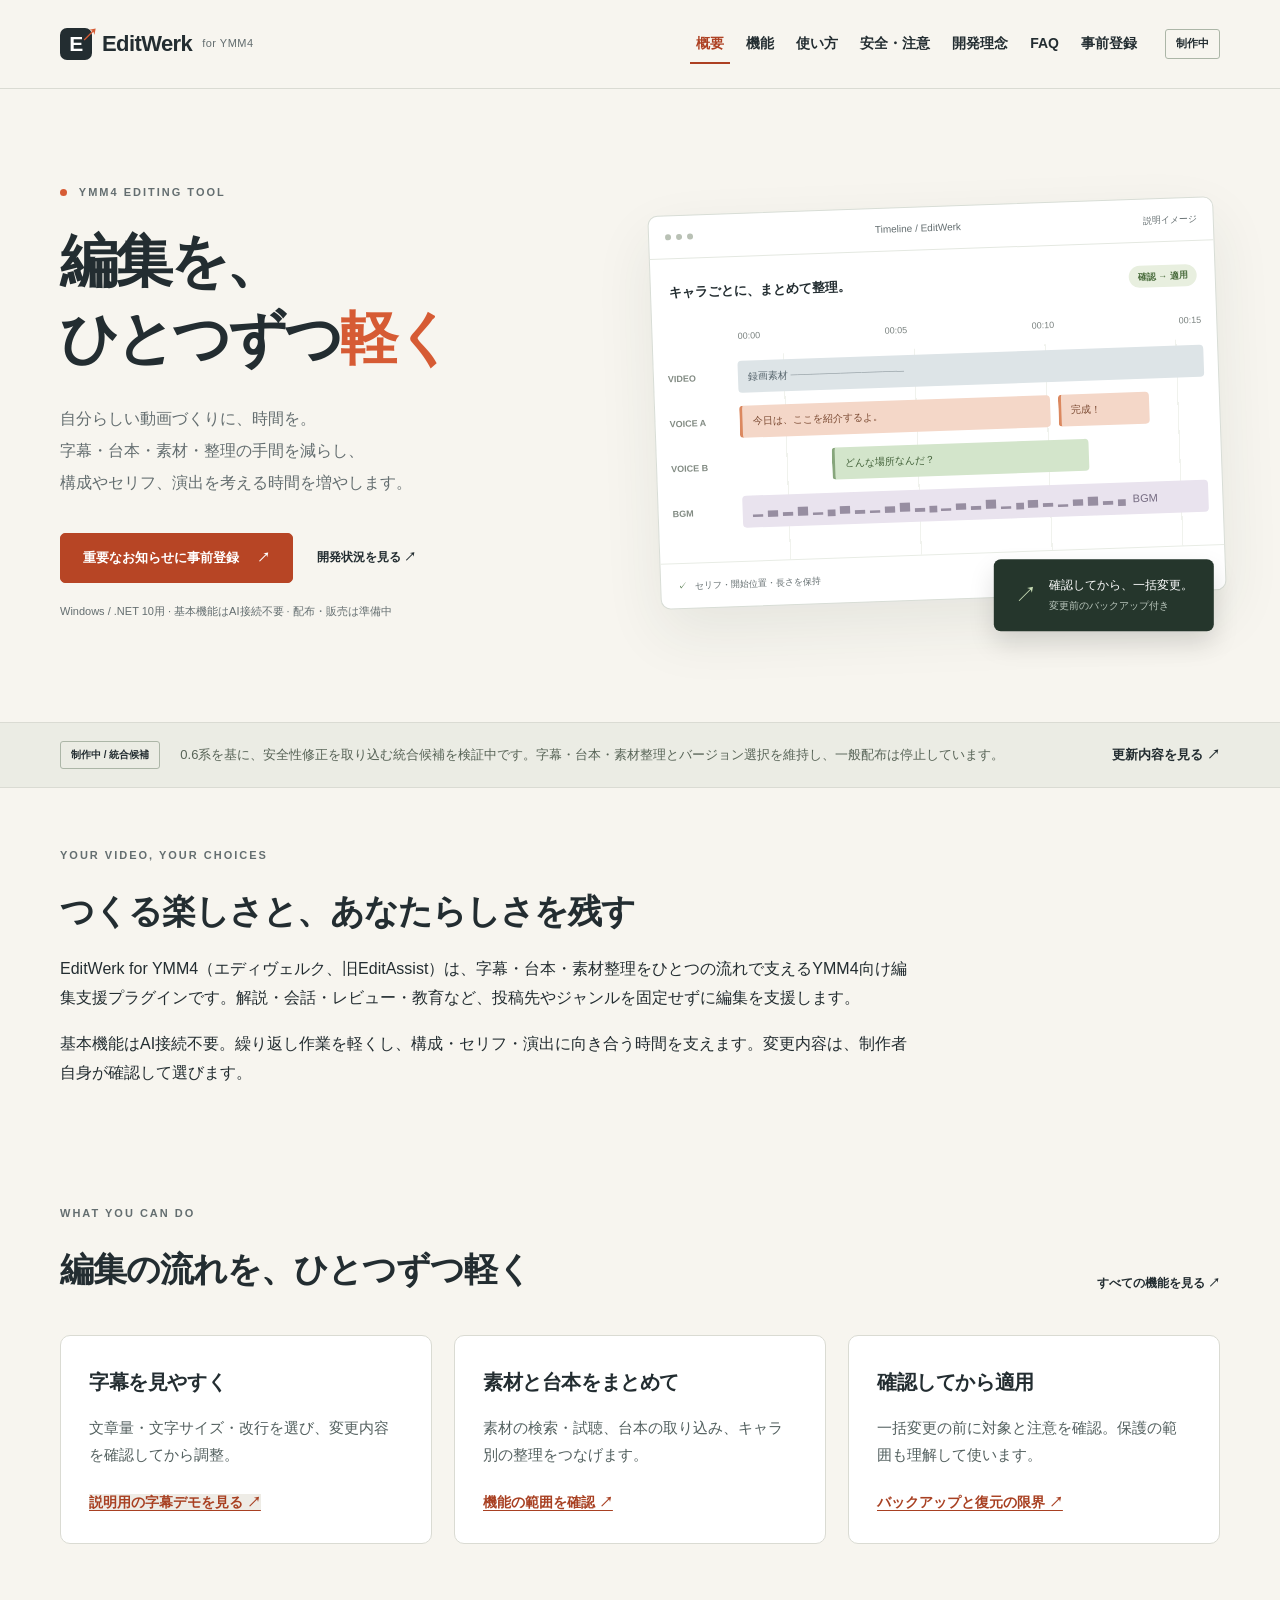
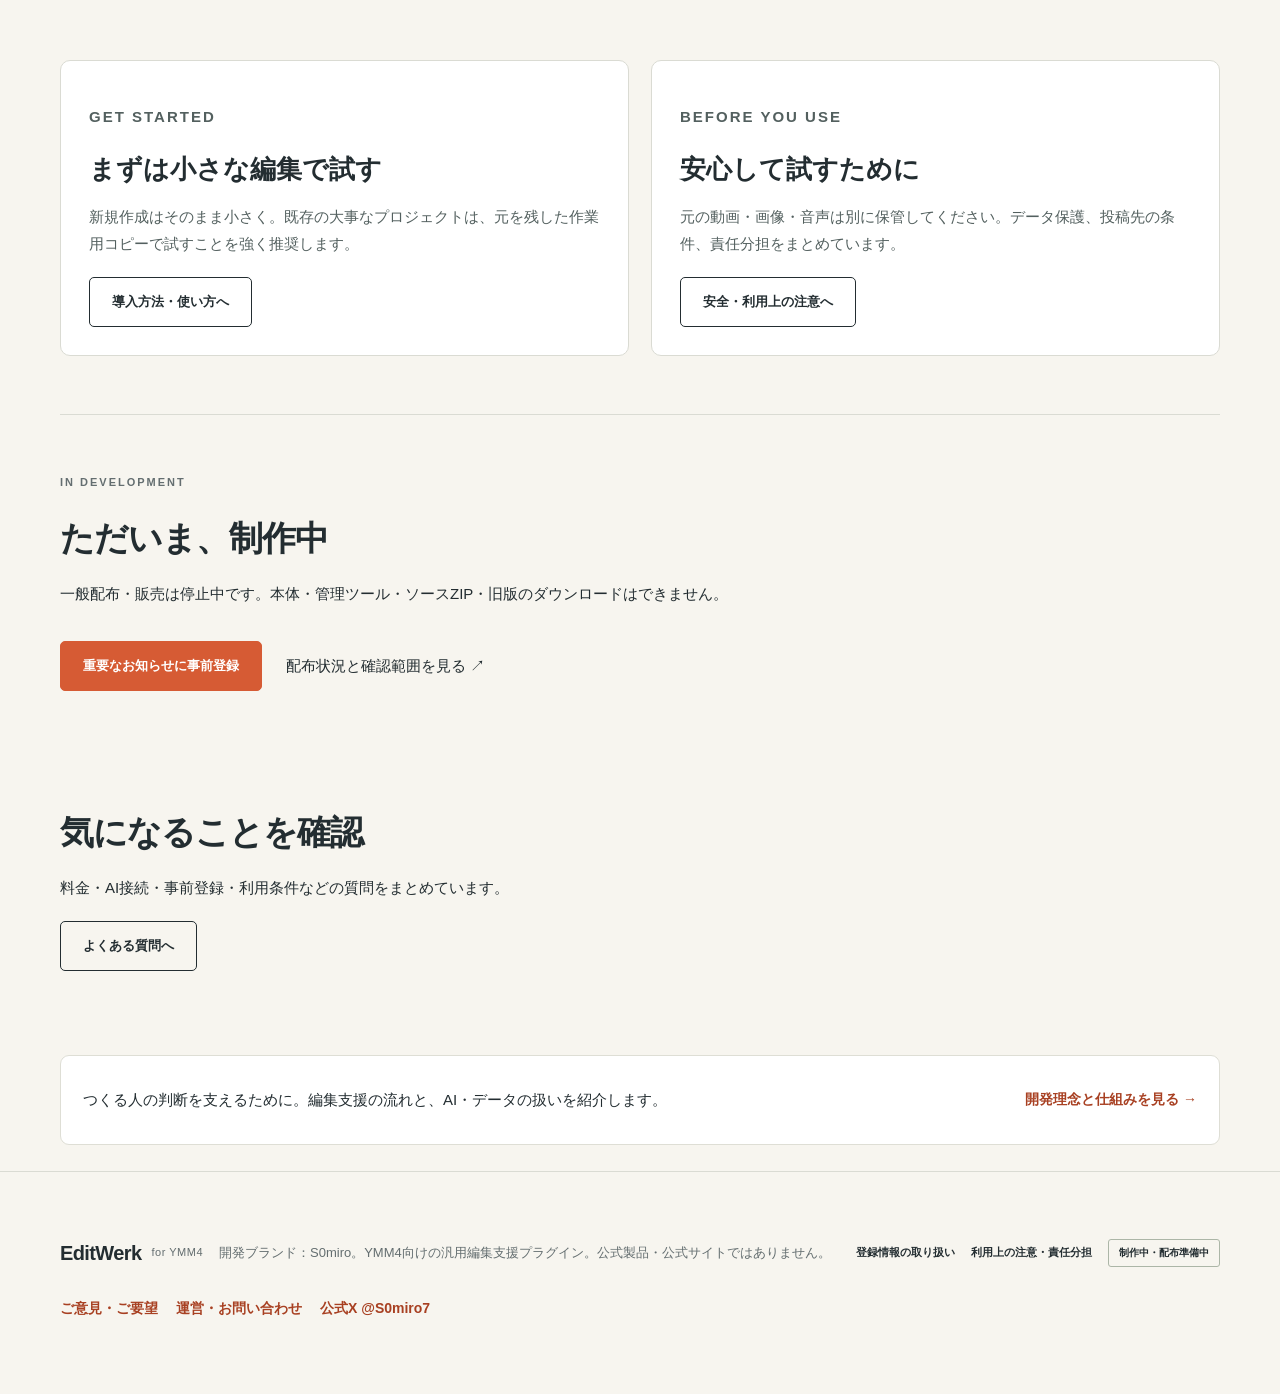
==== commit 630d8ff3: "Integrate approved SEO foundation, product value copy and email feedback intake for EditWerk" ====
--- a/index.html
+++ b/index.html
@@ -1,16 +1,16 @@
-<!doctype html><html lang="ja"><head><meta charset="utf-8"><meta name="viewport" content="width=device-width,initial-scale=1"><title>編集を、ひとつずつ軽く | EditWerk for YMM4</title><meta name="description" content="EditWerk for YMM4：YMM4向けの汎用編集支援プラグイン。字幕・台本・素材整理を支援します。現在制作中・配布準備中。"><script src="first-visit.js" data-intro-brand="editassist" async></script><link rel="icon" href="favicon.svg" type="image/svg+xml"><link rel="stylesheet" href="style.css"><link rel="stylesheet" href="site.css"><script src="site-navigation.js" defer></script><link rel="stylesheet" href="./information.css"></head><body class="site-home"><div id="first-visit-intro" data-brand="editassist" aria-hidden="true" inert hidden><div class="intro-stack"><svg class="intro-mark" viewBox="0 0 64 64" aria-hidden="true"><rect width="64" height="64" rx="14" fill="#232d31"/><path d="M17 17h25v7H25v7h15v7H25v7h17v7H17z" fill="#f7f5ef"/><path d="M44 10h12v12h-5v-4L40 29l-4-4 11-10h-3z" fill="#d65b34"/></svg><span class="intro-name">EditWerk</span><span class="intro-track"></span></div></div><a class="skip" href="#main">本文へ移動</a><header class="header site-header"><div class="wrap header-inner"><a class="brand" href="./"><span class="brand-icon" aria-hidden="true">E<span>↗</span></span>EditWerk<span class="brand-label">for YMM4</span></a><button class="nav-toggle" type="button" aria-expanded="false" aria-controls="primary-navigation" hidden>メニュー <span aria-hidden="true">☰</span></button><nav id="primary-navigation" class="primary-nav" aria-label="メインナビゲーション"><a href="./" aria-current="page">概要</a><a href="features/">機能</a><a href="guide/">使い方</a><a href="safety/">安全・注意</a><a href="./about/">開発理念</a><a href="faq/">FAQ</a><a href="preregister/">事前登録</a></nav><span class="release-badge">制作中</span></div></header><main id="main" tabindex="-1"><section id="preregister" class="hero wrap" tabindex="-1">
-  <div class="hero-copy"><p class="eyebrow"><span class="dot"></span> YMM4 EDITING TOOL</p>
-    <h1>編集を、<br>ひとつずつ<span class="accent">軽く</span></h1>
-    <p class="lead">自分らしい動画づくりに、時間を。<br>字幕・台本・素材・整理の手間を減らし、<br class="desktop">構成やセリフ、演出を考える時間を増やします。</p>
-    <div class="actions"><a class="button primary" href="preregister/">重要なお知らせに事前登録 <span aria-hidden="true">↗</span></a><a class="text-link" href="guide/#download">開発状況を見る ↗</a></div>
-    <p class="hero-note">Windows / .NET 10用 · 基本機能はAI接続不要 · 配布・販売は準備中</p>
-  </div>
-  <div class="timeline" aria-label="キャラ別レイヤー整理の説明イメージ">
-    <div class="window-top"><div class="window-dots" aria-hidden="true"><i></i><i></i><i></i></div><span>Timeline / EditWerk</span><span class="demo-label">説明イメージ</span></div>
-    <div class="timeline-head"><span>キャラごとに、まとめて整理。</span><span class="pill">確認 → 適用</span></div>
-    <div class="ruler"><span>00:00</span><span>00:05</span><span>00:10</span><span>00:15</span></div>
-    <div class="tracks"><div class="track"><span class="track-name">VIDEO</span><div class="clip video">録画素材 <span>────────────────</span></div></div><div class="track"><span class="track-name">VOICE A</span><div class="clip voice-a">今日は、ここを紹介するよ。</div><div class="clip voice-a short">完成！</div></div><div class="track"><span class="track-name">VOICE B</span><div class="clip voice-b">どんな場所なんだ？</div></div><div class="track"><span class="track-name">BGM</span><div class="clip bgm"><span aria-hidden="true">▂▅▃▇▂▄▆▃▂▅▇▃▄▂▅▃▇▂▄▆▃▂▅▇▃▄</span> BGM</div></div></div>
-    <div class="timeline-bottom"><span><span class="check">✓</span> セリフ・開始位置・長さを保持</span><span>元に戻す・やり直す</span></div>
-    <div class="floating-note"><span class="note-icon">↗</span><div>確認してから、一括変更。<small>変更前のバックアップ付き</small></div></div>
-  </div>
-</section><div class="release-strip"><div class="wrap"><span class="release-badge">制作中 / 統合候補</span><p>0.6系を基に、安全性修正を取り込む統合候補を検証中です。字幕・台本・素材整理とバージョン選択を維持し、一般配布は停止しています。</p><a href="guide/#updates">更新内容を見る ↗</a></div></div><section id="purpose" class="section wrap home-purpose" tabindex="-1"><p class="eyebrow">YOUR VIDEO, YOUR CHOICES</p><h2 id="purpose-title">つくる楽しさと、あなたらしさを残す</h2><p>EditWerk for YMM4（エディヴェルク、旧EditAssist）は、汎用編集支援プラグインです。YouTube専用ではなく、解説・会話・レビュー・教育など、動画の投稿先やジャンルを固定せずに編集を支援します。</p><p>字幕・台本・素材・整理の繰り返し作業を短くし、作品の内容と表現は制作者が選びます。基本機能はAI接続なしで使えます。</p></section><section id="features" class="section wrap" tabindex="-1"><div class="section-heading"><div><p class="eyebrow">WHAT YOU CAN DO</p><h2>編集の流れを、ひとつずつ軽く</h2></div><a class="text-link" href="features/">すべての機能を見る ↗</a></div><div class="overview-grid"><article><h3>字幕を見やすく</h3><p>文章量・文字サイズ・改行を選び、変更内容を確認してから調整。</p><a id="subtitles" href="features/#subtitles">説明用の字幕デモを見る ↗</a></article><article><h3>素材と台本をまとめて</h3><p>素材の検索・試聴、台本の取り込み、キャラ別の整理をつなげます。</p><a href="features/#features">機能の範囲を確認 ↗</a></article><article><h3>確認してから適用</h3><p>一括変更の前に対象と注意を確認。保護の範囲も理解して使います。</p><a href="safety/#backup">バックアップと復元の限界 ↗</a></article></div></section><section class="section wrap"><div class="overview-grid two"><article id="start"><p class="eyebrow">GET STARTED</p><h2>まずは小さな編集で試す</h2><p>新規作成はそのまま小さく。既存の大事なプロジェクトは、元を残した作業用コピーで試すことを強く推奨します。</p><a class="button outline" href="guide/">導入方法・使い方へ</a></article><article id="responsibility"><p class="eyebrow">BEFORE YOU USE</p><h2 id="responsibility-title">安心して試すために</h2><p>元の動画・画像・音声は別に保管してください。データ保護、投稿先の条件、責任分担をまとめています。</p><a class="button outline" href="safety/">安全・利用上の注意へ</a></article></div></section><section id="download" class="section wrap home-status" tabindex="-1"><p class="eyebrow">IN DEVELOPMENT</p><h2 id="development-title">ただいま、制作中</h2><p>一般配布・販売は停止中です。本体・管理ツール・ソースZIP・旧版のダウンロードはできません。</p><div class="actions"><a class="button primary" href="preregister/">重要なお知らせに事前登録</a><a id="updates" href="guide/#download">配布状況と確認範囲を見る ↗</a></div></section><section id="faq" class="section wrap home-faq" tabindex="-1"><h2>気になることを確認</h2><p>料金・AI接続・事前登録・利用条件などの質問をまとめています。</p><a class="button outline" href="faq/">よくある質問へ</a></section><section class="wrap info-entry info-block" aria-label="開発理念と仕組み"><div class="info-entry-inner"><p>つくる人の判断を支えるために。編集支援の流れと、AI・データの扱いを紹介します。</p><a href="./about/">開発理念と仕組みを見る →</a></div></section></main><footer class="site-footer"><div class="wrap"><a class="brand" href="./">EditWerk <span class="brand-label">for YMM4</span></a><p>開発ブランド：S0miro。YMM4向けの汎用編集支援プラグイン。公式製品・公式サイトではありません。</p><a id="registration-privacy" href="preregister/#registration-privacy">登録情報の取り扱い</a><a href="safety/">利用上の注意・責任分担</a><span class="release-badge">制作中・配布準備中</span><nav class="info-footer" aria-label="運営とサポート"><a href="./safety/#support">運営・お問い合わせ</a><a href="https://x.com/S0miro7" target="_blank" rel="noopener noreferrer">公式X @S0miro7</a></nav></div></footer></body></html>+<!doctype html><html lang="ja"><head><meta charset="utf-8"><meta name="viewport" content="width=device-width,initial-scale=1"><title>EditWerk for YMM4 | YMM4向け編集支援プラグイン</title><meta name="description" content="EditWerkはYMM4向けの編集支援プラグインです。字幕・台本・素材整理などの機能、対応環境、データ保護の注意点を紹介します。現在は制作中・一般配布準備中です。"><script src="first-visit.js" data-intro-brand="editassist" async></script><link rel="icon" href="favicon.svg" type="image/svg+xml"><link rel="stylesheet" href="style.css"><link rel="stylesheet" href="site.css"><script src="site-navigation.js" defer></script><link rel="stylesheet" href="./information.css"><link rel="canonical" href="https://ity-ia0301.github.io/editassist-site/"></head><body class="site-home"><div id="first-visit-intro" data-brand="editassist" aria-hidden="true" inert hidden><div class="intro-stack"><svg class="intro-mark" viewBox="0 0 64 64" aria-hidden="true"><rect width="64" height="64" rx="14" fill="#232d31"/><path d="M17 17h25v7H25v7h15v7H25v7h17v7H17z" fill="#f7f5ef"/><path d="M44 10h12v12h-5v-4L40 29l-4-4 11-10h-3z" fill="#d65b34"/></svg><span class="intro-name">EditWerk</span><span class="intro-track"></span></div></div><a class="skip" href="#main">本文へ移動</a><header class="header site-header"><div class="wrap header-inner"><a class="brand" href="./"><span class="brand-icon" aria-hidden="true">E<span>↗</span></span>EditWerk<span class="brand-label">for YMM4</span></a><button class="nav-toggle" type="button" aria-expanded="false" aria-controls="primary-navigation" hidden>メニュー <span aria-hidden="true">☰</span></button><nav id="primary-navigation" class="primary-nav" aria-label="メインナビゲーション"><a href="./" aria-current="page">概要</a><a href="features/">機能</a><a href="guide/">使い方</a><a href="safety/">安全・注意</a><a href="./about/">開発理念</a><a href="faq/">FAQ</a><a href="preregister/">事前登録</a></nav><span class="release-badge">制作中</span></div></header><main id="main" tabindex="-1"><section id="preregister" class="hero wrap" tabindex="-1">
+  <div class="hero-copy"><p class="eyebrow"><span class="dot"></span> YMM4 EDITING TOOL</p>
+    <h1>編集を、<br>ひとつずつ<span class="accent">軽く</span></h1>
+    <p class="lead">自分らしい動画づくりに、時間を。<br>字幕・台本・素材・整理の手間を減らし、<br class="desktop">構成やセリフ、演出を考える時間を増やします。</p>
+    <div class="actions"><a class="button primary" href="preregister/">重要なお知らせに事前登録 <span aria-hidden="true">↗</span></a><a class="text-link" href="guide/#download">開発状況を見る ↗</a></div>
+    <p class="hero-note">Windows / .NET 10用 · 基本機能はAI接続不要 · 配布・販売は準備中</p>
+  </div>
+  <div class="timeline" aria-label="キャラ別レイヤー整理の説明イメージ">
+    <div class="window-top"><div class="window-dots" aria-hidden="true"><i></i><i></i><i></i></div><span>Timeline / EditWerk</span><span class="demo-label">説明イメージ</span></div>
+    <div class="timeline-head"><span>キャラごとに、まとめて整理。</span><span class="pill">確認 → 適用</span></div>
+    <div class="ruler"><span>00:00</span><span>00:05</span><span>00:10</span><span>00:15</span></div>
+    <div class="tracks"><div class="track"><span class="track-name">VIDEO</span><div class="clip video">録画素材 <span>────────────────</span></div></div><div class="track"><span class="track-name">VOICE A</span><div class="clip voice-a">今日は、ここを紹介するよ。</div><div class="clip voice-a short">完成！</div></div><div class="track"><span class="track-name">VOICE B</span><div class="clip voice-b">どんな場所なんだ？</div></div><div class="track"><span class="track-name">BGM</span><div class="clip bgm"><span aria-hidden="true">▂▅▃▇▂▄▆▃▂▅▇▃▄▂▅▃▇▂▄▆▃▂▅▇▃▄</span> BGM</div></div></div>
+    <div class="timeline-bottom"><span><span class="check">✓</span> セリフ・開始位置・長さを保持</span><span>元に戻す・やり直す</span></div>
+    <div class="floating-note"><span class="note-icon">↗</span><div>確認してから、一括変更。<small>変更前のバックアップ付き</small></div></div>
+  </div>
+</section><div class="release-strip"><div class="wrap"><span class="release-badge">制作中 / 統合候補</span><p>0.6系を基に、安全性修正を取り込む統合候補を検証中です。字幕・台本・素材整理とバージョン選択を維持し、一般配布は停止しています。</p><a href="guide/#updates">更新内容を見る ↗</a></div></div><section id="purpose" class="section wrap home-purpose" tabindex="-1"><p class="eyebrow">YOUR VIDEO, YOUR CHOICES</p><h2 id="purpose-title">つくる楽しさと、あなたらしさを残す</h2><p>EditWerk for YMM4（エディヴェルク、旧EditAssist）は、字幕・台本・素材整理をひとつの流れで支えるYMM4向け編集支援プラグインです。解説・会話・レビュー・教育など、投稿先やジャンルを固定せずに編集を支援します。</p><p>基本機能はAI接続不要。繰り返し作業を軽くし、構成・セリフ・演出に向き合う時間を支えます。変更内容は、制作者自身が確認して選びます。</p></section><section id="features" class="section wrap" tabindex="-1"><div class="section-heading"><div><p class="eyebrow">WHAT YOU CAN DO</p><h2>編集の流れを、ひとつずつ軽く</h2></div><a class="text-link" href="features/">すべての機能を見る ↗</a></div><div class="overview-grid"><article><h3>字幕を見やすく</h3><p>文章量・文字サイズ・改行を選び、変更内容を確認してから調整。</p><a id="subtitles" href="features/#subtitles">説明用の字幕デモを見る ↗</a></article><article><h3>素材と台本をまとめて</h3><p>素材の検索・試聴、台本の取り込み、キャラ別の整理をつなげます。</p><a href="features/#features">機能の範囲を確認 ↗</a></article><article><h3>確認してから適用</h3><p>一括変更の前に対象と注意を確認。保護の範囲も理解して使います。</p><a href="safety/#backup">バックアップと復元の限界 ↗</a></article></div></section><section class="section wrap"><div class="overview-grid two"><article id="start"><p class="eyebrow">GET STARTED</p><h2>まずは小さな編集で試す</h2><p>新規作成はそのまま小さく。既存の大事なプロジェクトは、元を残した作業用コピーで試すことを強く推奨します。</p><a class="button outline" href="guide/">導入方法・使い方へ</a></article><article id="responsibility"><p class="eyebrow">BEFORE YOU USE</p><h2 id="responsibility-title">安心して試すために</h2><p>元の動画・画像・音声は別に保管してください。データ保護、投稿先の条件、責任分担をまとめています。</p><a class="button outline" href="safety/">安全・利用上の注意へ</a></article></div></section><section id="download" class="section wrap home-status" tabindex="-1"><p class="eyebrow">IN DEVELOPMENT</p><h2 id="development-title">ただいま、制作中</h2><p>一般配布・販売は停止中です。本体・管理ツール・ソースZIP・旧版のダウンロードはできません。</p><div class="actions"><a class="button primary" href="preregister/">重要なお知らせに事前登録</a><a id="updates" href="guide/#download">配布状況と確認範囲を見る ↗</a></div></section><section id="faq" class="section wrap home-faq" tabindex="-1"><h2>気になることを確認</h2><p>料金・AI接続・事前登録・利用条件などの質問をまとめています。</p><a class="button outline" href="faq/">よくある質問へ</a></section><section class="wrap info-entry info-block" aria-label="開発理念と仕組み"><div class="info-entry-inner"><p>つくる人の判断を支えるために。編集支援の流れと、AI・データの扱いを紹介します。</p><a href="./about/">開発理念と仕組みを見る →</a></div></section></main><footer class="site-footer"><div class="wrap"><a class="brand" href="./">EditWerk <span class="brand-label">for YMM4</span></a><p>開発ブランド：S0miro。YMM4向けの汎用編集支援プラグイン。公式製品・公式サイトではありません。</p><a id="registration-privacy" href="preregister/#registration-privacy">登録情報の取り扱い</a><a href="safety/">利用上の注意・責任分担</a><span class="release-badge">制作中・配布準備中</span><nav class="info-footer" aria-label="運営とサポート"><a href="feedback/">ご意見・ご要望</a><a href="./safety/#support">運営・お問い合わせ</a><a href="https://x.com/S0miro7" target="_blank" rel="noopener noreferrer">公式X @S0miro7</a></nav></div></footer></body></html>
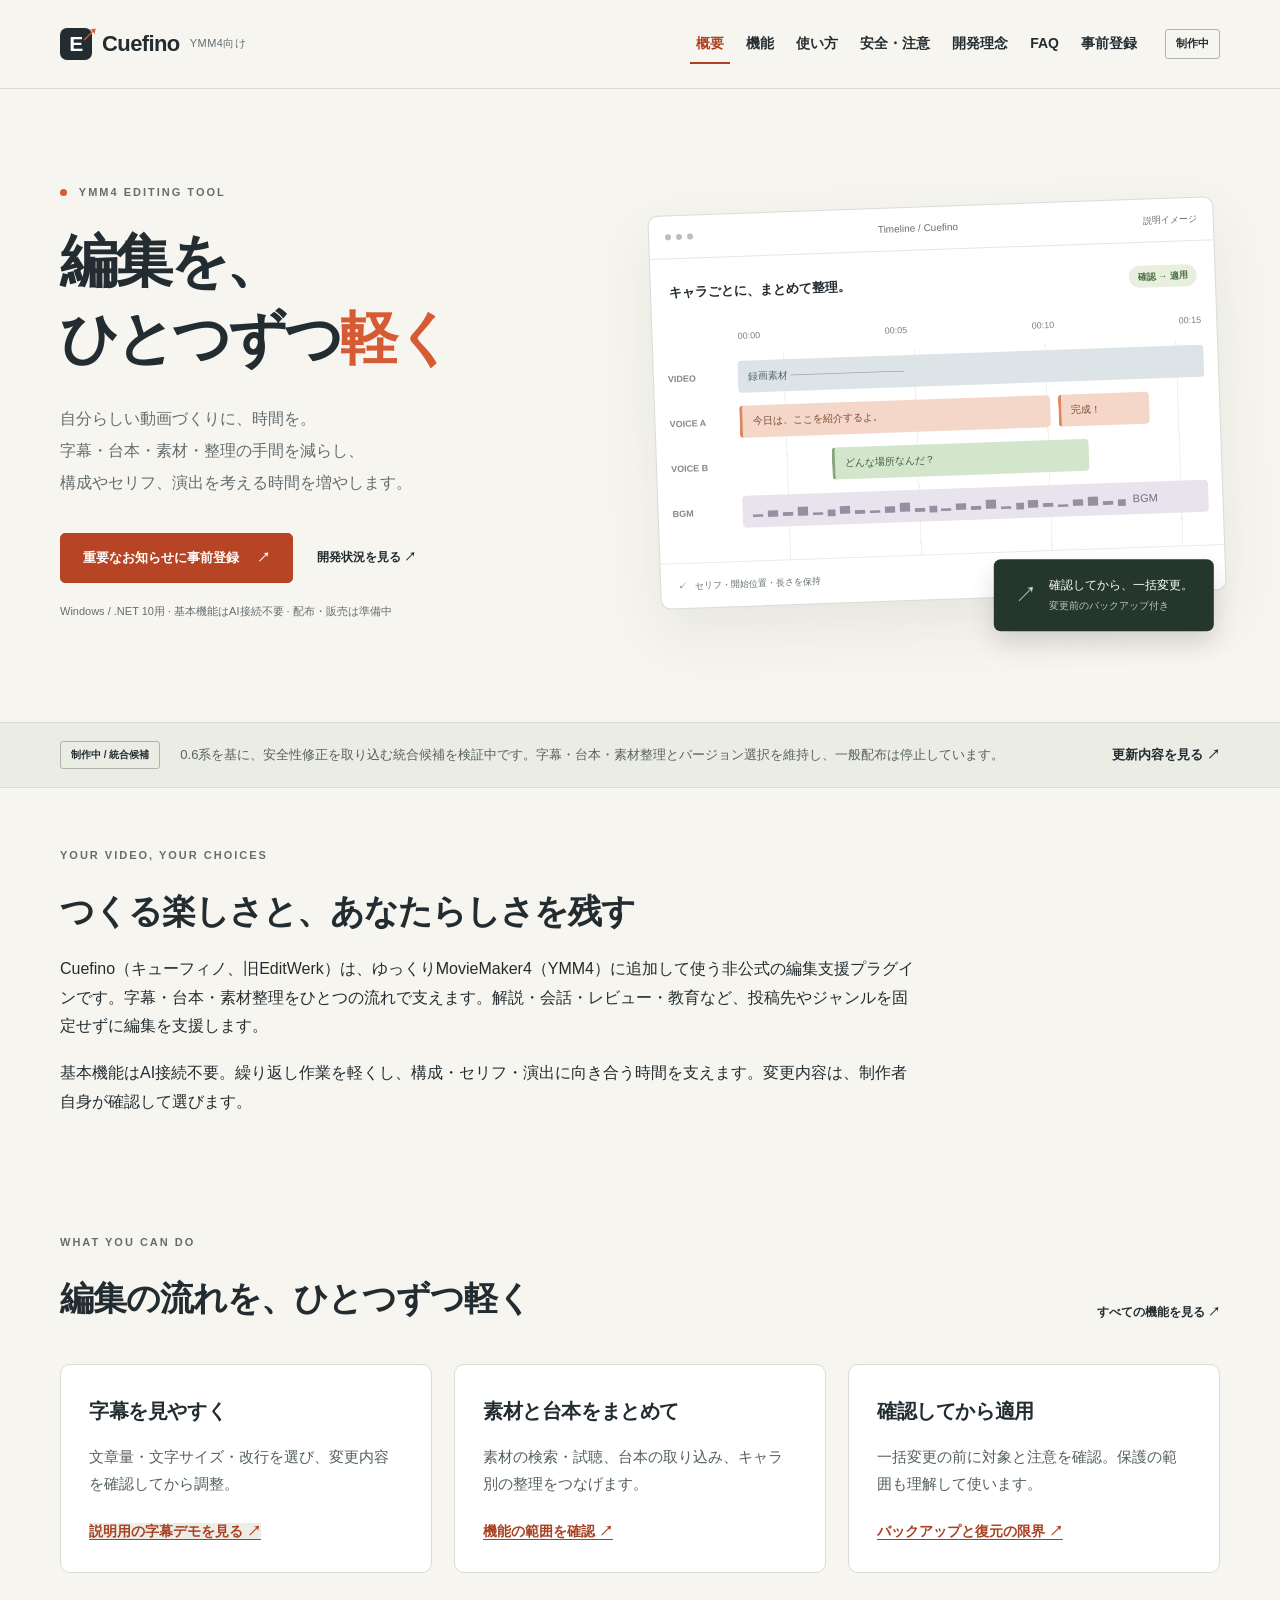
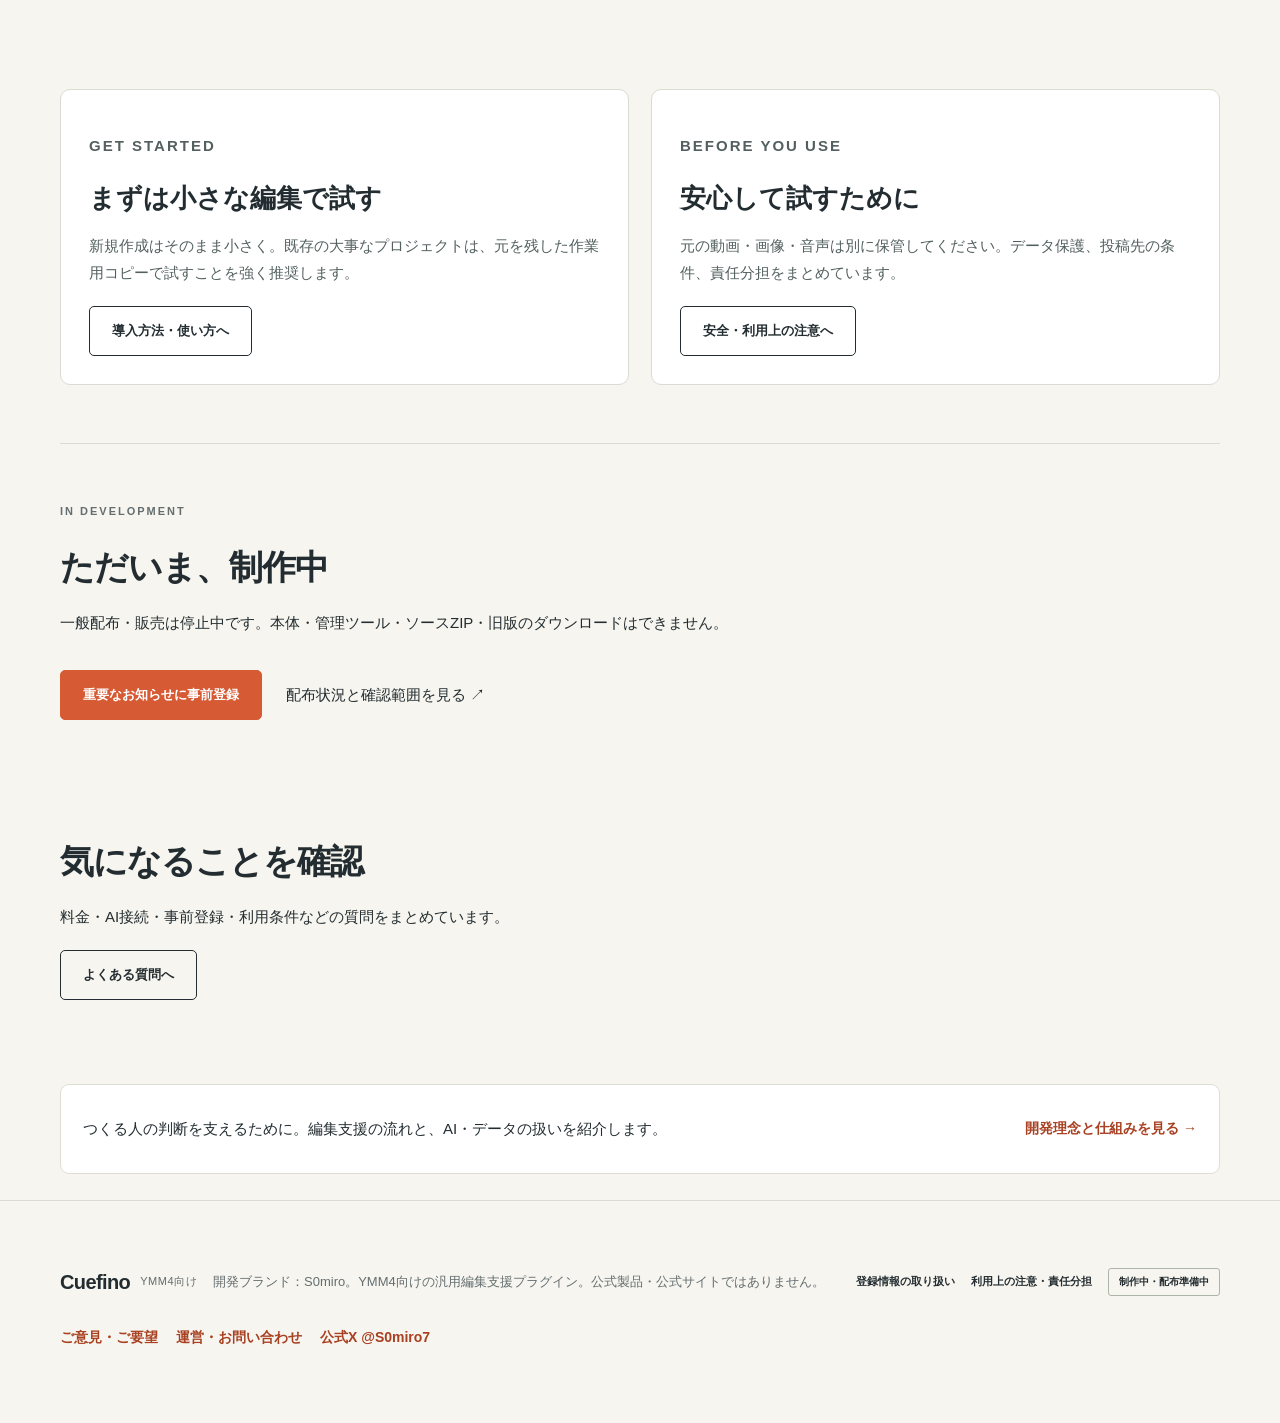
==== commit b8341f6c: "Rename public site brand to Cuefino while preserving registration and URLs" ====
--- a/index.html
+++ b/index.html
@@ -1,4 +1,4 @@
-<!doctype html><html lang="ja"><head><meta charset="utf-8"><meta name="viewport" content="width=device-width,initial-scale=1"><title>EditWerk for YMM4 | YMM4向け編集支援プラグイン</title><meta name="description" content="EditWerkはYMM4向けの編集支援プラグインです。字幕・台本・素材整理などの機能、対応環境、データ保護の注意点を紹介します。現在は制作中・一般配布準備中です。"><script src="first-visit.js" data-intro-brand="editassist" async></script><link rel="icon" href="favicon.svg" type="image/svg+xml"><link rel="stylesheet" href="style.css"><link rel="stylesheet" href="site.css"><script src="site-navigation.js" defer></script><link rel="stylesheet" href="./information.css"><link rel="canonical" href="https://ity-ia0301.github.io/editassist-site/"></head><body class="site-home"><div id="first-visit-intro" data-brand="editassist" aria-hidden="true" inert hidden><div class="intro-stack"><svg class="intro-mark" viewBox="0 0 64 64" aria-hidden="true"><rect width="64" height="64" rx="14" fill="#232d31"/><path d="M17 17h25v7H25v7h15v7H25v7h17v7H17z" fill="#f7f5ef"/><path d="M44 10h12v12h-5v-4L40 29l-4-4 11-10h-3z" fill="#d65b34"/></svg><span class="intro-name">EditWerk</span><span class="intro-track"></span></div></div><a class="skip" href="#main">本文へ移動</a><header class="header site-header"><div class="wrap header-inner"><a class="brand" href="./"><span class="brand-icon" aria-hidden="true">E<span>↗</span></span>EditWerk<span class="brand-label">for YMM4</span></a><button class="nav-toggle" type="button" aria-expanded="false" aria-controls="primary-navigation" hidden>メニュー <span aria-hidden="true">☰</span></button><nav id="primary-navigation" class="primary-nav" aria-label="メインナビゲーション"><a href="./" aria-current="page">概要</a><a href="features/">機能</a><a href="guide/">使い方</a><a href="safety/">安全・注意</a><a href="./about/">開発理念</a><a href="faq/">FAQ</a><a href="preregister/">事前登録</a></nav><span class="release-badge">制作中</span></div></header><main id="main" tabindex="-1"><section id="preregister" class="hero wrap" tabindex="-1">
+<!doctype html><html lang="ja"><head><meta charset="utf-8"><meta name="viewport" content="width=device-width,initial-scale=1"><title>Cuefino | YMM4向け編集支援プラグイン</title><meta name="description" content="CuefinoはYMM4向けの編集支援プラグインです。字幕・台本・素材整理などの機能、対応環境、データ保護の注意点を紹介します。現在は制作中・一般配布準備中です。"><script src="first-visit.js" data-intro-brand="editassist" async></script><link rel="icon" href="favicon.svg" type="image/svg+xml"><link rel="stylesheet" href="style.css"><link rel="stylesheet" href="site.css"><script src="site-navigation.js" defer></script><link rel="stylesheet" href="./information.css"><link rel="canonical" href="https://ity-ia0301.github.io/editassist-site/"></head><body class="site-home"><div id="first-visit-intro" data-brand="editassist" aria-hidden="true" inert hidden><div class="intro-stack"><svg class="intro-mark" viewBox="0 0 64 64" aria-hidden="true"><rect width="64" height="64" rx="14" fill="#232d31"/><path d="M17 17h25v7H25v7h15v7H25v7h17v7H17z" fill="#f7f5ef"/><path d="M44 10h12v12h-5v-4L40 29l-4-4 11-10h-3z" fill="#d65b34"/></svg><span class="intro-name">Cuefino</span><span class="intro-track"></span></div></div><a class="skip" href="#main">本文へ移動</a><header class="header site-header"><div class="wrap header-inner"><a class="brand" href="./"><span class="brand-icon" aria-hidden="true">E<span>↗</span></span>Cuefino<span class="brand-label">YMM4向け</span></a><button class="nav-toggle" type="button" aria-expanded="false" aria-controls="primary-navigation" hidden>メニュー <span aria-hidden="true">☰</span></button><nav id="primary-navigation" class="primary-nav" aria-label="メインナビゲーション"><a href="./" aria-current="page">概要</a><a href="features/">機能</a><a href="guide/">使い方</a><a href="safety/">安全・注意</a><a href="./about/">開発理念</a><a href="faq/">FAQ</a><a href="preregister/">事前登録</a></nav><span class="release-badge">制作中</span></div></header><main id="main" tabindex="-1"><section id="preregister" class="hero wrap" tabindex="-1">
   <div class="hero-copy"><p class="eyebrow"><span class="dot"></span> YMM4 EDITING TOOL</p>
     <h1>編集を、<br>ひとつずつ<span class="accent">軽く</span></h1>
     <p class="lead">自分らしい動画づくりに、時間を。<br>字幕・台本・素材・整理の手間を減らし、<br class="desktop">構成やセリフ、演出を考える時間を増やします。</p>
@@ -6,11 +6,11 @@
     <p class="hero-note">Windows / .NET 10用 · 基本機能はAI接続不要 · 配布・販売は準備中</p>
   </div>
   <div class="timeline" aria-label="キャラ別レイヤー整理の説明イメージ">
-    <div class="window-top"><div class="window-dots" aria-hidden="true"><i></i><i></i><i></i></div><span>Timeline / EditWerk</span><span class="demo-label">説明イメージ</span></div>
+    <div class="window-top"><div class="window-dots" aria-hidden="true"><i></i><i></i><i></i></div><span>Timeline / Cuefino</span><span class="demo-label">説明イメージ</span></div>
     <div class="timeline-head"><span>キャラごとに、まとめて整理。</span><span class="pill">確認 → 適用</span></div>
     <div class="ruler"><span>00:00</span><span>00:05</span><span>00:10</span><span>00:15</span></div>
     <div class="tracks"><div class="track"><span class="track-name">VIDEO</span><div class="clip video">録画素材 <span>────────────────</span></div></div><div class="track"><span class="track-name">VOICE A</span><div class="clip voice-a">今日は、ここを紹介するよ。</div><div class="clip voice-a short">完成！</div></div><div class="track"><span class="track-name">VOICE B</span><div class="clip voice-b">どんな場所なんだ？</div></div><div class="track"><span class="track-name">BGM</span><div class="clip bgm"><span aria-hidden="true">▂▅▃▇▂▄▆▃▂▅▇▃▄▂▅▃▇▂▄▆▃▂▅▇▃▄</span> BGM</div></div></div>
     <div class="timeline-bottom"><span><span class="check">✓</span> セリフ・開始位置・長さを保持</span><span>元に戻す・やり直す</span></div>
     <div class="floating-note"><span class="note-icon">↗</span><div>確認してから、一括変更。<small>変更前のバックアップ付き</small></div></div>
   </div>
-</section><div class="release-strip"><div class="wrap"><span class="release-badge">制作中 / 統合候補</span><p>0.6系を基に、安全性修正を取り込む統合候補を検証中です。字幕・台本・素材整理とバージョン選択を維持し、一般配布は停止しています。</p><a href="guide/#updates">更新内容を見る ↗</a></div></div><section id="purpose" class="section wrap home-purpose" tabindex="-1"><p class="eyebrow">YOUR VIDEO, YOUR CHOICES</p><h2 id="purpose-title">つくる楽しさと、あなたらしさを残す</h2><p>EditWerk for YMM4（エディヴェルク、旧EditAssist）は、字幕・台本・素材整理をひとつの流れで支えるYMM4向け編集支援プラグインです。解説・会話・レビュー・教育など、投稿先やジャンルを固定せずに編集を支援します。</p><p>基本機能はAI接続不要。繰り返し作業を軽くし、構成・セリフ・演出に向き合う時間を支えます。変更内容は、制作者自身が確認して選びます。</p></section><section id="features" class="section wrap" tabindex="-1"><div class="section-heading"><div><p class="eyebrow">WHAT YOU CAN DO</p><h2>編集の流れを、ひとつずつ軽く</h2></div><a class="text-link" href="features/">すべての機能を見る ↗</a></div><div class="overview-grid"><article><h3>字幕を見やすく</h3><p>文章量・文字サイズ・改行を選び、変更内容を確認してから調整。</p><a id="subtitles" href="features/#subtitles">説明用の字幕デモを見る ↗</a></article><article><h3>素材と台本をまとめて</h3><p>素材の検索・試聴、台本の取り込み、キャラ別の整理をつなげます。</p><a href="features/#features">機能の範囲を確認 ↗</a></article><article><h3>確認してから適用</h3><p>一括変更の前に対象と注意を確認。保護の範囲も理解して使います。</p><a href="safety/#backup">バックアップと復元の限界 ↗</a></article></div></section><section class="section wrap"><div class="overview-grid two"><article id="start"><p class="eyebrow">GET STARTED</p><h2>まずは小さな編集で試す</h2><p>新規作成はそのまま小さく。既存の大事なプロジェクトは、元を残した作業用コピーで試すことを強く推奨します。</p><a class="button outline" href="guide/">導入方法・使い方へ</a></article><article id="responsibility"><p class="eyebrow">BEFORE YOU USE</p><h2 id="responsibility-title">安心して試すために</h2><p>元の動画・画像・音声は別に保管してください。データ保護、投稿先の条件、責任分担をまとめています。</p><a class="button outline" href="safety/">安全・利用上の注意へ</a></article></div></section><section id="download" class="section wrap home-status" tabindex="-1"><p class="eyebrow">IN DEVELOPMENT</p><h2 id="development-title">ただいま、制作中</h2><p>一般配布・販売は停止中です。本体・管理ツール・ソースZIP・旧版のダウンロードはできません。</p><div class="actions"><a class="button primary" href="preregister/">重要なお知らせに事前登録</a><a id="updates" href="guide/#download">配布状況と確認範囲を見る ↗</a></div></section><section id="faq" class="section wrap home-faq" tabindex="-1"><h2>気になることを確認</h2><p>料金・AI接続・事前登録・利用条件などの質問をまとめています。</p><a class="button outline" href="faq/">よくある質問へ</a></section><section class="wrap info-entry info-block" aria-label="開発理念と仕組み"><div class="info-entry-inner"><p>つくる人の判断を支えるために。編集支援の流れと、AI・データの扱いを紹介します。</p><a href="./about/">開発理念と仕組みを見る →</a></div></section></main><footer class="site-footer"><div class="wrap"><a class="brand" href="./">EditWerk <span class="brand-label">for YMM4</span></a><p>開発ブランド：S0miro。YMM4向けの汎用編集支援プラグイン。公式製品・公式サイトではありません。</p><a id="registration-privacy" href="preregister/#registration-privacy">登録情報の取り扱い</a><a href="safety/">利用上の注意・責任分担</a><span class="release-badge">制作中・配布準備中</span><nav class="info-footer" aria-label="運営とサポート"><a href="feedback/">ご意見・ご要望</a><a href="./safety/#support">運営・お問い合わせ</a><a href="https://x.com/S0miro7" target="_blank" rel="noopener noreferrer">公式X @S0miro7</a></nav></div></footer></body></html>+</section><div class="release-strip"><div class="wrap"><span class="release-badge">制作中 / 統合候補</span><p>0.6系を基に、安全性修正を取り込む統合候補を検証中です。字幕・台本・素材整理とバージョン選択を維持し、一般配布は停止しています。</p><a href="guide/#updates">更新内容を見る ↗</a></div></div><section id="purpose" class="section wrap home-purpose" tabindex="-1"><p class="eyebrow">YOUR VIDEO, YOUR CHOICES</p><h2 id="purpose-title">つくる楽しさと、あなたらしさを残す</h2><p>Cuefino（キューフィノ、旧EditWerk）は、ゆっくりMovieMaker4（YMM4）に追加して使う非公式の編集支援プラグインです。字幕・台本・素材整理をひとつの流れで支えます。解説・会話・レビュー・教育など、投稿先やジャンルを固定せずに編集を支援します。</p><p>基本機能はAI接続不要。繰り返し作業を軽くし、構成・セリフ・演出に向き合う時間を支えます。変更内容は、制作者自身が確認して選びます。</p></section><section id="features" class="section wrap" tabindex="-1"><div class="section-heading"><div><p class="eyebrow">WHAT YOU CAN DO</p><h2>編集の流れを、ひとつずつ軽く</h2></div><a class="text-link" href="features/">すべての機能を見る ↗</a></div><div class="overview-grid"><article><h3>字幕を見やすく</h3><p>文章量・文字サイズ・改行を選び、変更内容を確認してから調整。</p><a id="subtitles" href="features/#subtitles">説明用の字幕デモを見る ↗</a></article><article><h3>素材と台本をまとめて</h3><p>素材の検索・試聴、台本の取り込み、キャラ別の整理をつなげます。</p><a href="features/#features">機能の範囲を確認 ↗</a></article><article><h3>確認してから適用</h3><p>一括変更の前に対象と注意を確認。保護の範囲も理解して使います。</p><a href="safety/#backup">バックアップと復元の限界 ↗</a></article></div></section><section class="section wrap"><div class="overview-grid two"><article id="start"><p class="eyebrow">GET STARTED</p><h2>まずは小さな編集で試す</h2><p>新規作成はそのまま小さく。既存の大事なプロジェクトは、元を残した作業用コピーで試すことを強く推奨します。</p><a class="button outline" href="guide/">導入方法・使い方へ</a></article><article id="responsibility"><p class="eyebrow">BEFORE YOU USE</p><h2 id="responsibility-title">安心して試すために</h2><p>元の動画・画像・音声は別に保管してください。データ保護、投稿先の条件、責任分担をまとめています。</p><a class="button outline" href="safety/">安全・利用上の注意へ</a></article></div></section><section id="download" class="section wrap home-status" tabindex="-1"><p class="eyebrow">IN DEVELOPMENT</p><h2 id="development-title">ただいま、制作中</h2><p>一般配布・販売は停止中です。本体・管理ツール・ソースZIP・旧版のダウンロードはできません。</p><div class="actions"><a class="button primary" href="preregister/">重要なお知らせに事前登録</a><a id="updates" href="guide/#download">配布状況と確認範囲を見る ↗</a></div></section><section id="faq" class="section wrap home-faq" tabindex="-1"><h2>気になることを確認</h2><p>料金・AI接続・事前登録・利用条件などの質問をまとめています。</p><a class="button outline" href="faq/">よくある質問へ</a></section><section class="wrap info-entry info-block" aria-label="開発理念と仕組み"><div class="info-entry-inner"><p>つくる人の判断を支えるために。編集支援の流れと、AI・データの扱いを紹介します。</p><a href="./about/">開発理念と仕組みを見る →</a></div></section></main><footer class="site-footer"><div class="wrap"><a class="brand" href="./">Cuefino <span class="brand-label">YMM4向け</span></a><p>開発ブランド：S0miro。YMM4向けの汎用編集支援プラグイン。公式製品・公式サイトではありません。</p><a id="registration-privacy" href="preregister/#registration-privacy">登録情報の取り扱い</a><a href="safety/">利用上の注意・責任分担</a><span class="release-badge">制作中・配布準備中</span><nav class="info-footer" aria-label="運営とサポート"><a href="feedback/">ご意見・ご要望</a><a href="./safety/#support">運営・お問い合わせ</a><a href="https://x.com/S0miro7" target="_blank" rel="noopener noreferrer">公式X @S0miro7</a></nav></div></footer></body></html>
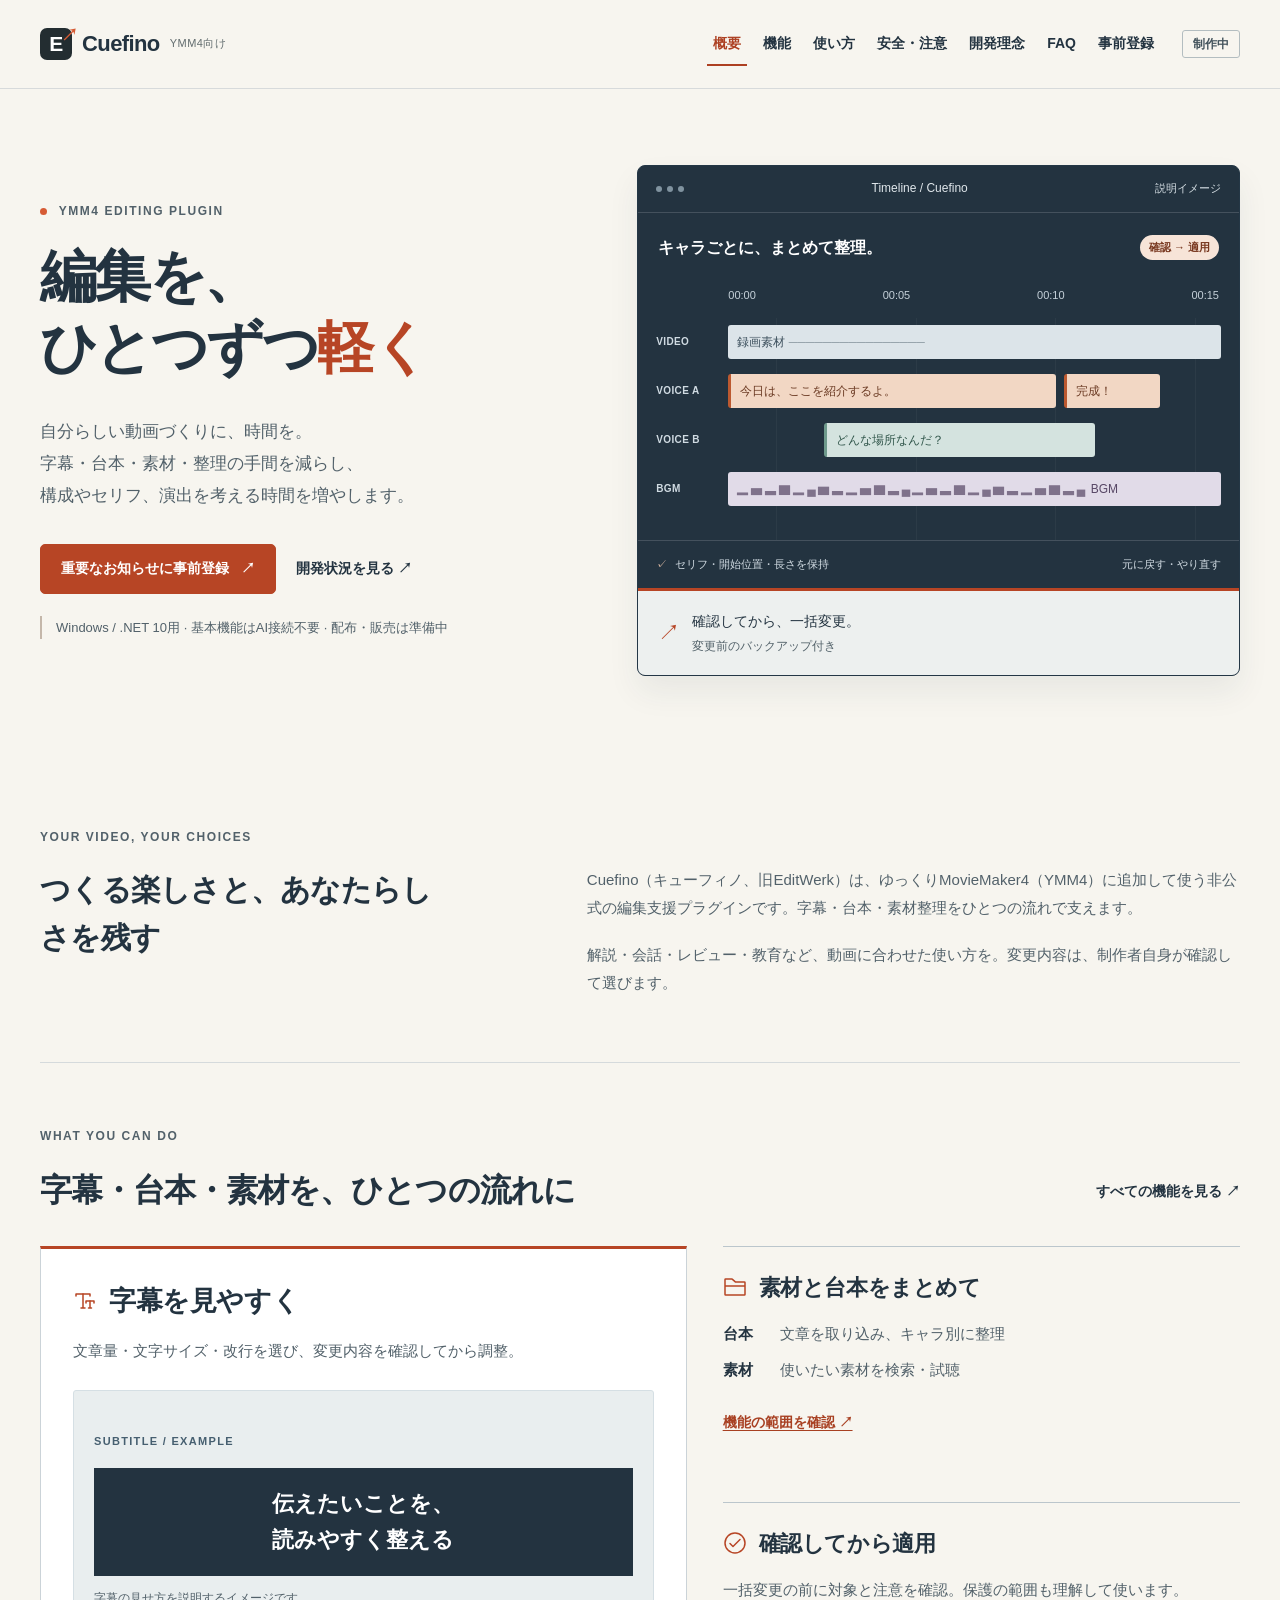
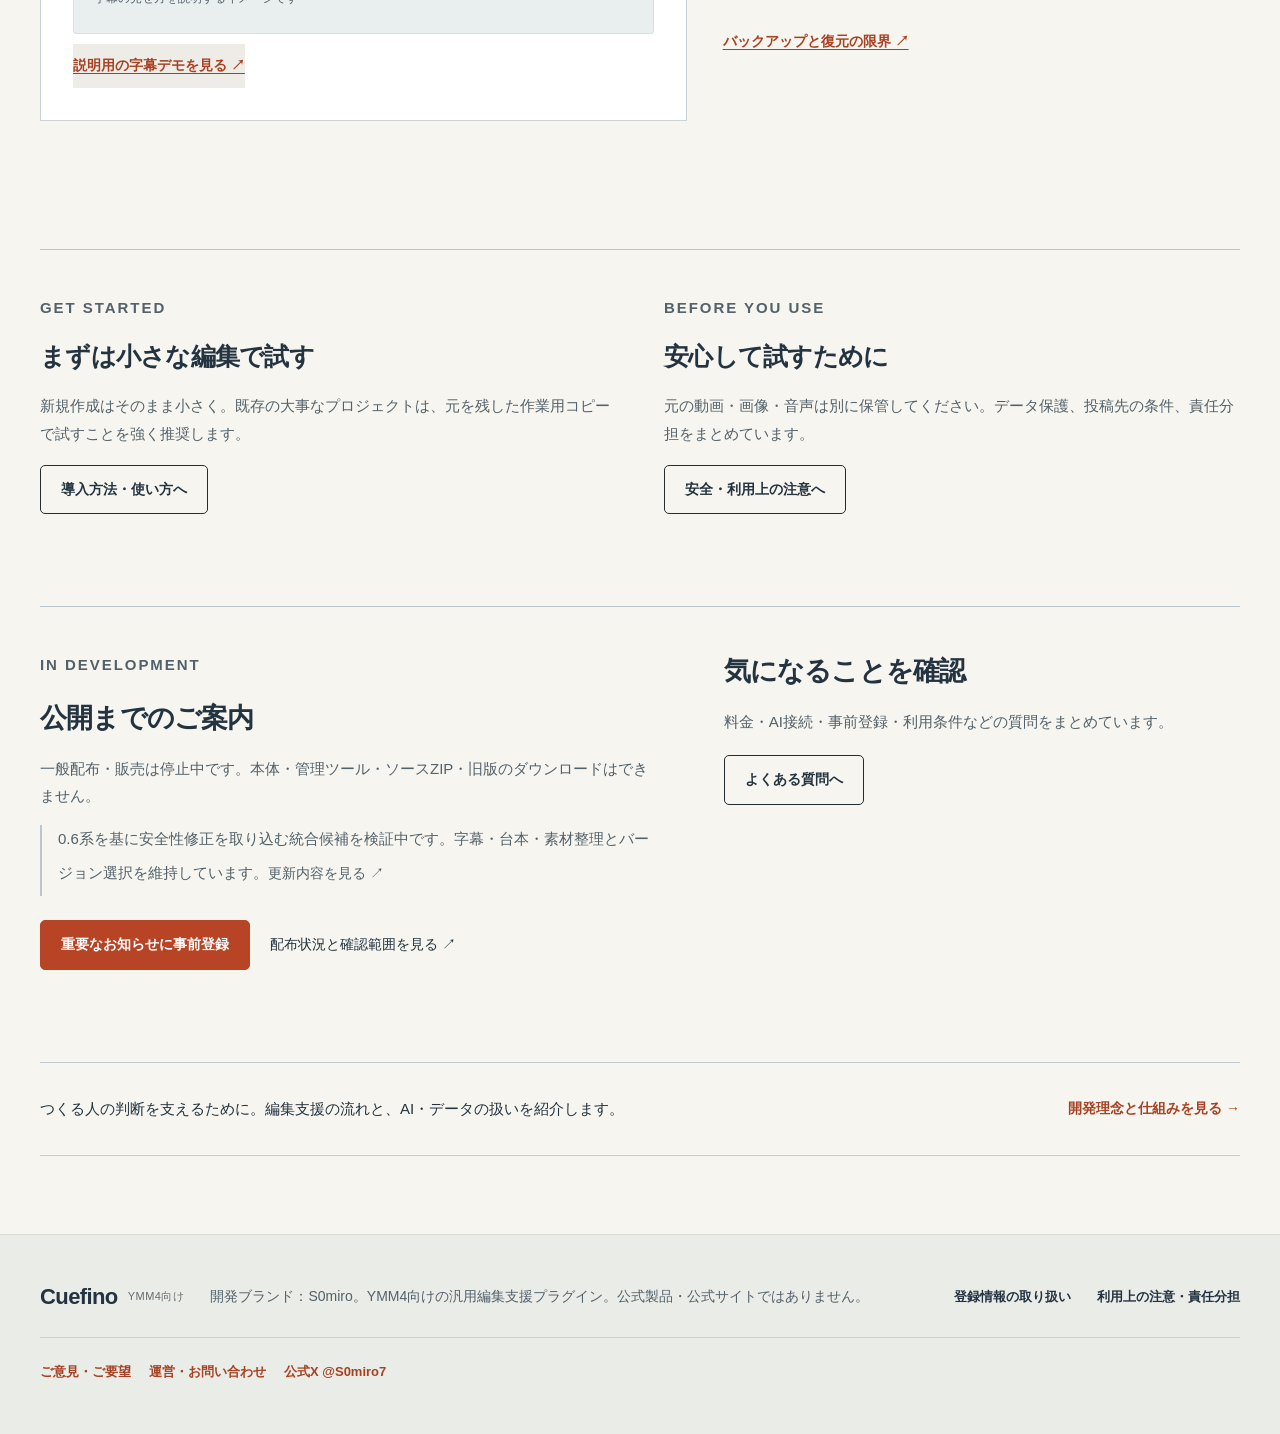
==== commit 560f1df4: "Refine Cuefino home UI and clarify YMM4 plugin classification" ====
--- a/index.html
+++ b/index.html
@@ -1,5 +1,5 @@
-<!doctype html><html lang="ja"><head><meta charset="utf-8"><meta name="viewport" content="width=device-width,initial-scale=1"><title>Cuefino | YMM4向け編集支援プラグイン</title><meta name="description" content="CuefinoはYMM4向けの編集支援プラグインです。字幕・台本・素材整理などの機能、対応環境、データ保護の注意点を紹介します。現在は制作中・一般配布準備中です。"><script src="first-visit.js" data-intro-brand="editassist" async></script><link rel="icon" href="favicon.svg" type="image/svg+xml"><link rel="stylesheet" href="style.css"><link rel="stylesheet" href="site.css"><script src="site-navigation.js" defer></script><link rel="stylesheet" href="./information.css"><link rel="canonical" href="https://ity-ia0301.github.io/editassist-site/"></head><body class="site-home"><div id="first-visit-intro" data-brand="editassist" aria-hidden="true" inert hidden><div class="intro-stack"><svg class="intro-mark" viewBox="0 0 64 64" aria-hidden="true"><rect width="64" height="64" rx="14" fill="#232d31"/><path d="M17 17h25v7H25v7h15v7H25v7h17v7H17z" fill="#f7f5ef"/><path d="M44 10h12v12h-5v-4L40 29l-4-4 11-10h-3z" fill="#d65b34"/></svg><span class="intro-name">Cuefino</span><span class="intro-track"></span></div></div><a class="skip" href="#main">本文へ移動</a><header class="header site-header"><div class="wrap header-inner"><a class="brand" href="./"><span class="brand-icon" aria-hidden="true">E<span>↗</span></span>Cuefino<span class="brand-label">YMM4向け</span></a><button class="nav-toggle" type="button" aria-expanded="false" aria-controls="primary-navigation" hidden>メニュー <span aria-hidden="true">☰</span></button><nav id="primary-navigation" class="primary-nav" aria-label="メインナビゲーション"><a href="./" aria-current="page">概要</a><a href="features/">機能</a><a href="guide/">使い方</a><a href="safety/">安全・注意</a><a href="./about/">開発理念</a><a href="faq/">FAQ</a><a href="preregister/">事前登録</a></nav><span class="release-badge">制作中</span></div></header><main id="main" tabindex="-1"><section id="preregister" class="hero wrap" tabindex="-1">
-  <div class="hero-copy"><p class="eyebrow"><span class="dot"></span> YMM4 EDITING TOOL</p>
+<!doctype html><html lang="ja"><head><meta charset="utf-8"><meta name="viewport" content="width=device-width,initial-scale=1"><title>Cuefino | YMM4向け編集支援プラグイン</title><meta name="description" content="CuefinoはYMM4向けの編集支援プラグインです。字幕・台本・素材整理などの機能、対応環境、データ保護の注意点を紹介します。現在は制作中・一般配布準備中です。"><script src="first-visit.js" data-intro-brand="editassist" async></script><link rel="icon" href="favicon.svg" type="image/svg+xml"><link rel="stylesheet" href="style.css"><link rel="stylesheet" href="site.css"><script src="site-navigation.js" defer></script><link rel="stylesheet" href="./information.css"><link rel="canonical" href="https://ity-ia0301.github.io/editassist-site/"><link rel="stylesheet" href="ui-refinement.css"></head><body class="site-home ui-cuefino"><div id="first-visit-intro" data-brand="editassist" aria-hidden="true" inert hidden><div class="intro-stack"><svg class="intro-mark" viewBox="0 0 64 64" aria-hidden="true"><rect width="64" height="64" rx="14" fill="#232d31"/><path d="M17 17h25v7H25v7h15v7H25v7h17v7H17z" fill="#f7f5ef"/><path d="M44 10h12v12h-5v-4L40 29l-4-4 11-10h-3z" fill="#d65b34"/></svg><span class="intro-name">Cuefino</span><span class="intro-track"></span></div></div><a class="skip" href="#main">本文へ移動</a><header class="header site-header"><div class="wrap header-inner"><a class="brand" href="./"><span class="brand-icon" aria-hidden="true">E<span>↗</span></span>Cuefino<span class="brand-label">YMM4向け</span></a><button class="nav-toggle" type="button" aria-expanded="false" aria-controls="primary-navigation" hidden>メニュー <span aria-hidden="true">☰</span></button><nav id="primary-navigation" class="primary-nav" aria-label="メインナビゲーション"><a href="./" aria-current="page">概要</a><a href="features/">機能</a><a href="guide/">使い方</a><a href="safety/">安全・注意</a><a href="./about/">開発理念</a><a href="faq/">FAQ</a><a href="preregister/">事前登録</a></nav><span class="release-badge">制作中</span></div></header><main id="main" tabindex="-1"><section id="preregister" class="hero wrap" tabindex="-1">
+  <div class="hero-copy"><p class="eyebrow"><span class="dot"></span> YMM4 EDITING PLUGIN</p>
     <h1>編集を、<br>ひとつずつ<span class="accent">軽く</span></h1>
     <p class="lead">自分らしい動画づくりに、時間を。<br>字幕・台本・素材・整理の手間を減らし、<br class="desktop">構成やセリフ、演出を考える時間を増やします。</p>
     <div class="actions"><a class="button primary" href="preregister/">重要なお知らせに事前登録 <span aria-hidden="true">↗</span></a><a class="text-link" href="guide/#download">開発状況を見る ↗</a></div>
@@ -13,4 +13,14 @@
     <div class="timeline-bottom"><span><span class="check">✓</span> セリフ・開始位置・長さを保持</span><span>元に戻す・やり直す</span></div>
     <div class="floating-note"><span class="note-icon">↗</span><div>確認してから、一括変更。<small>変更前のバックアップ付き</small></div></div>
   </div>
-</section><div class="release-strip"><div class="wrap"><span class="release-badge">制作中 / 統合候補</span><p>0.6系を基に、安全性修正を取り込む統合候補を検証中です。字幕・台本・素材整理とバージョン選択を維持し、一般配布は停止しています。</p><a href="guide/#updates">更新内容を見る ↗</a></div></div><section id="purpose" class="section wrap home-purpose" tabindex="-1"><p class="eyebrow">YOUR VIDEO, YOUR CHOICES</p><h2 id="purpose-title">つくる楽しさと、あなたらしさを残す</h2><p>Cuefino（キューフィノ、旧EditWerk）は、ゆっくりMovieMaker4（YMM4）に追加して使う非公式の編集支援プラグインです。字幕・台本・素材整理をひとつの流れで支えます。解説・会話・レビュー・教育など、投稿先やジャンルを固定せずに編集を支援します。</p><p>基本機能はAI接続不要。繰り返し作業を軽くし、構成・セリフ・演出に向き合う時間を支えます。変更内容は、制作者自身が確認して選びます。</p></section><section id="features" class="section wrap" tabindex="-1"><div class="section-heading"><div><p class="eyebrow">WHAT YOU CAN DO</p><h2>編集の流れを、ひとつずつ軽く</h2></div><a class="text-link" href="features/">すべての機能を見る ↗</a></div><div class="overview-grid"><article><h3>字幕を見やすく</h3><p>文章量・文字サイズ・改行を選び、変更内容を確認してから調整。</p><a id="subtitles" href="features/#subtitles">説明用の字幕デモを見る ↗</a></article><article><h3>素材と台本をまとめて</h3><p>素材の検索・試聴、台本の取り込み、キャラ別の整理をつなげます。</p><a href="features/#features">機能の範囲を確認 ↗</a></article><article><h3>確認してから適用</h3><p>一括変更の前に対象と注意を確認。保護の範囲も理解して使います。</p><a href="safety/#backup">バックアップと復元の限界 ↗</a></article></div></section><section class="section wrap"><div class="overview-grid two"><article id="start"><p class="eyebrow">GET STARTED</p><h2>まずは小さな編集で試す</h2><p>新規作成はそのまま小さく。既存の大事なプロジェクトは、元を残した作業用コピーで試すことを強く推奨します。</p><a class="button outline" href="guide/">導入方法・使い方へ</a></article><article id="responsibility"><p class="eyebrow">BEFORE YOU USE</p><h2 id="responsibility-title">安心して試すために</h2><p>元の動画・画像・音声は別に保管してください。データ保護、投稿先の条件、責任分担をまとめています。</p><a class="button outline" href="safety/">安全・利用上の注意へ</a></article></div></section><section id="download" class="section wrap home-status" tabindex="-1"><p class="eyebrow">IN DEVELOPMENT</p><h2 id="development-title">ただいま、制作中</h2><p>一般配布・販売は停止中です。本体・管理ツール・ソースZIP・旧版のダウンロードはできません。</p><div class="actions"><a class="button primary" href="preregister/">重要なお知らせに事前登録</a><a id="updates" href="guide/#download">配布状況と確認範囲を見る ↗</a></div></section><section id="faq" class="section wrap home-faq" tabindex="-1"><h2>気になることを確認</h2><p>料金・AI接続・事前登録・利用条件などの質問をまとめています。</p><a class="button outline" href="faq/">よくある質問へ</a></section><section class="wrap info-entry info-block" aria-label="開発理念と仕組み"><div class="info-entry-inner"><p>つくる人の判断を支えるために。編集支援の流れと、AI・データの扱いを紹介します。</p><a href="./about/">開発理念と仕組みを見る →</a></div></section></main><footer class="site-footer"><div class="wrap"><a class="brand" href="./">Cuefino <span class="brand-label">YMM4向け</span></a><p>開発ブランド：S0miro。YMM4向けの汎用編集支援プラグイン。公式製品・公式サイトではありません。</p><a id="registration-privacy" href="preregister/#registration-privacy">登録情報の取り扱い</a><a href="safety/">利用上の注意・責任分担</a><span class="release-badge">制作中・配布準備中</span><nav class="info-footer" aria-label="運営とサポート"><a href="feedback/">ご意見・ご要望</a><a href="./safety/#support">運営・お問い合わせ</a><a href="https://x.com/S0miro7" target="_blank" rel="noopener noreferrer">公式X @S0miro7</a></nav></div></footer></body></html>+</section><section id="purpose" class="section wrap home-purpose" tabindex="-1"><p class="eyebrow">YOUR VIDEO, YOUR CHOICES</p><h2 id="purpose-title">つくる楽しさと、あなたらしさを残す</h2><p>Cuefino（キューフィノ、旧EditWerk）は、ゆっくりMovieMaker4（YMM4）に追加して使う非公式の編集支援プラグインです。字幕・台本・素材整理をひとつの流れで支えます。</p><p>解説・会話・レビュー・教育など、動画に合わせた使い方を。変更内容は、制作者自身が確認して選びます。</p></section><section id="features" class="section wrap" tabindex="-1"><div class="section-heading"><div><p class="eyebrow">WHAT YOU CAN DO</p><h2>字幕・台本・素材を、ひとつの流れに</h2></div><a class="text-link" href="features/">すべての機能を見る ↗</a></div><div class="overview-grid"><article><h3><svg class="ui-icon" aria-hidden="true" focusable="false" width="24" height="24" viewBox="0 0 24 24" stroke-width="1.5" fill="none" xmlns="http://www.w3.org/2000/svg">
+<path d="M3 7L3 5L17 5V7" stroke="currentColor" stroke-linecap="round" stroke-linejoin="round"/>
+<path d="M10 5L10 19M10 19H12M10 19H8" stroke="currentColor" stroke-linecap="round" stroke-linejoin="round"/>
+<path d="M13 14L13 12H21V14" stroke="currentColor" stroke-linecap="round" stroke-linejoin="round"/>
+<path d="M17 12V19M17 19H15.5M17 19H18.5" stroke="currentColor" stroke-linecap="round" stroke-linejoin="round"/>
+</svg>字幕を見やすく</h3><p>文章量・文字サイズ・改行を選び、変更内容を確認してから調整。</p><figure class="caption-study" aria-label="字幕調整の説明イメージ"><p class="study-label">SUBTITLE / EXAMPLE</p><span class="study-sample">伝えたいことを、<br>読みやすく整える</span><figcaption><small>字幕の見せ方を説明するイメージです</small></figcaption></figure><a id="subtitles" href="features/#subtitles">説明用の字幕デモを見る ↗</a></article><article><h3><svg class="ui-icon" aria-hidden="true" focusable="false" width="24" height="24" stroke-width="1.5" viewBox="0 0 24 24" fill="none" xmlns="http://www.w3.org/2000/svg">
+<path d="M2 11V4.6C2 4.26863 2.26863 4 2.6 4H8.77805C8.92127 4 9.05977 4.05124 9.16852 4.14445L12.3315 6.85555C12.4402 6.94876 12.5787 7 12.722 7H21.4C21.7314 7 22 7.26863 22 7.6V11M2 11V19.4C2 19.7314 2.26863 20 2.6 20H21.4C21.7314 20 22 19.7314 22 19.4V11M2 11H22" stroke="currentColor" stroke-linecap="round" stroke-linejoin="round"/>
+</svg>素材と台本をまとめて</h3><dl class="work-roles"><div><dt>台本</dt><dd>文章を取り込み、キャラ別に整理</dd></div><div><dt>素材</dt><dd>使いたい素材を検索・試聴</dd></div></dl><a href="features/#features">機能の範囲を確認 ↗</a></article><article><h3><svg class="ui-icon" aria-hidden="true" focusable="false" width="24" height="24" stroke-width="1.5" viewBox="0 0 24 24" fill="none" xmlns="http://www.w3.org/2000/svg">
+<path d="M7 12.5L10 15.5L17 8.5" stroke="currentColor" stroke-linecap="round" stroke-linejoin="round"/>
+<path d="M12 22C17.5228 22 22 17.5228 22 12C22 6.47715 17.5228 2 12 2C6.47715 2 2 6.47715 2 12C2 17.5228 6.47715 22 12 22Z" stroke="currentColor" stroke-linecap="round" stroke-linejoin="round"/>
+</svg>確認してから適用</h3><p>一括変更の前に対象と注意を確認。保護の範囲も理解して使います。</p><a href="safety/#backup">バックアップと復元の限界 ↗</a></article></div></section><section class="section wrap"><div class="overview-grid two"><article id="start"><p class="eyebrow">GET STARTED</p><h2>まずは小さな編集で試す</h2><p>新規作成はそのまま小さく。既存の大事なプロジェクトは、元を残した作業用コピーで試すことを強く推奨します。</p><a class="button outline" href="guide/">導入方法・使い方へ</a></article><article id="responsibility"><p class="eyebrow">BEFORE YOU USE</p><h2 id="responsibility-title">安心して試すために</h2><p>元の動画・画像・音声は別に保管してください。データ保護、投稿先の条件、責任分担をまとめています。</p><a class="button outline" href="safety/">安全・利用上の注意へ</a></article></div></section><div class="wrap home-support"><section id="download" class="section home-status" tabindex="-1"><p class="eyebrow">IN DEVELOPMENT</p><h2 id="development-title">公開までのご案内</h2><p>一般配布・販売は停止中です。本体・管理ツール・ソースZIP・旧版のダウンロードはできません。</p><p class="development-detail">0.6系を基に安全性修正を取り込む統合候補を検証中です。字幕・台本・素材整理とバージョン選択を維持しています。<a href="guide/#updates">更新内容を見る ↗</a></p><div class="actions"><a class="button primary" href="preregister/">重要なお知らせに事前登録</a><a id="updates" href="guide/#download">配布状況と確認範囲を見る ↗</a></div></section><section id="faq" class="section home-faq" tabindex="-1"><h2>気になることを確認</h2><p>料金・AI接続・事前登録・利用条件などの質問をまとめています。</p><a class="button outline" href="faq/">よくある質問へ</a></section></div><section class="wrap info-entry info-block" aria-label="開発理念と仕組み"><div class="info-entry-inner"><p>つくる人の判断を支えるために。編集支援の流れと、AI・データの扱いを紹介します。</p><a href="./about/">開発理念と仕組みを見る →</a></div></section></main><footer class="site-footer"><div class="wrap"><a class="brand" href="./">Cuefino <span class="brand-label">YMM4向け</span></a><p>開発ブランド：S0miro。YMM4向けの汎用編集支援プラグイン。公式製品・公式サイトではありません。</p><a id="registration-privacy" href="preregister/#registration-privacy">登録情報の取り扱い</a><a href="safety/">利用上の注意・責任分担</a><nav class="info-footer" aria-label="運営とサポート"><a href="feedback/">ご意見・ご要望</a><a href="./safety/#support">運営・お問い合わせ</a><a href="https://x.com/S0miro7" target="_blank" rel="noopener noreferrer">公式X @S0miro7</a></nav></div></footer></body></html>
--- a/ui-refinement.css
+++ b/ui-refinement.css
@@ -0,0 +1,95 @@
+/* Open Props 1.7.23 size subset; MIT, Adam Argyle. See ui/licenses/. */
+:where(html){
+  --size-7: 2rem;
+  --size-fluid-3: clamp(1.5rem, 3vw, 2rem);
+  --size-fluid-5: clamp(4rem, 5vw, 5rem);
+}
+/* Cuefino: an editing desk, not a catalogue of identical cards. Home only. */
+.ui-cuefino{--ui-navy:#233340;--ui-orange:#b74525;--ui-muted:#52616a;color:#233340;font-size:16px}
+.ui-cuefino .wrap{width:calc(100% - 80px);max-width:1200px}
+.ui-cuefino .site-header{background:#f7f5eff5;border-bottom:1px solid #d7dadb}
+.ui-cuefino .site-header .header-inner{min-height:88px}
+.ui-cuefino .site-header .primary-nav a{min-height:44px}
+.ui-cuefino .release-badge{font-size:12px;border-color:#b3bdc0;color:#43535c;line-height:1.5}
+.ui-cuefino .hero{padding-block:76px 88px;gap:52px;align-items:center;grid-template-columns:minmax(0,.95fr) minmax(0,1.05fr)}
+.ui-cuefino .eyebrow{font-size:12px;line-height:1.6;letter-spacing:.13em;color:#52616a}
+.ui-cuefino h1{font-size:clamp(42px,4.45vw,64px);line-height:1.25;letter-spacing:-.045em;color:var(--ui-navy)}
+.ui-cuefino .accent{color:var(--ui-orange)}
+.ui-cuefino .lead{font-size:17px;line-height:1.9;margin-top:var(--size-7);color:#52616a}
+.ui-cuefino .hero .actions{gap:20px;margin-top:var(--size-7);align-items:center;flex-wrap:wrap}
+.ui-cuefino .button{min-height:48px;padding:13px 20px;font-size:14px;line-height:1.55;border-radius:5px;gap:12px}
+.ui-cuefino .button.primary{background:var(--ui-orange);border-color:var(--ui-orange);color:#fff}
+.ui-cuefino .button.primary:hover{background:#9e371e;border-color:#9e371e}
+.ui-cuefino .text-link,.ui-cuefino .overview-grid a:not(.button),.ui-cuefino .home-status a:not(.button){display:inline-flex;align-items:center;min-height:44px;font-size:14px;line-height:1.7;gap:8px}
+.ui-cuefino .hero-note{font-size:13px;line-height:1.8;border-left:2px solid #c4b7aa;padding-left:14px;margin-top:22px;max-width:36em;color:#52616a}
+.ui-cuefino .timeline{transform:none;background:var(--ui-navy);border:1px solid #243746;border-radius:8px;box-shadow:0 16px 32px #23334012}
+.ui-cuefino .window-top{font-size:12px;min-height:46px;padding:12px 18px;color:#e0e7eb;border-color:#ffffff26}
+.ui-cuefino .demo-label{font-size:11px;color:#d7e0e5}
+.ui-cuefino .window-dots i{background:#80939f}
+.ui-cuefino .timeline-head{font-size:16px;line-height:1.6;color:#fff;padding:22px 20px 8px;flex-wrap:wrap}
+.ui-cuefino .pill{font-size:11px;background:#f7e4d8;color:#78371f;padding:4px 9px}
+.ui-cuefino .ruler{font-size:11px;color:#c5d1d9;margin:18px 20px 12px 90px}
+.ui-cuefino .tracks{padding:0 18px 26px;background:repeating-linear-gradient(90deg,transparent 0 23%,#ffffff0a 23% 23.2%)}
+.ui-cuefino .track{min-height:49px;gap:8px}
+.ui-cuefino .track-name{color:#d0dbe2;font-size:10px;width:64px;letter-spacing:.035em}
+.ui-cuefino .clip{font-size:12px;height:34px;line-height:20px;padding:7px 9px;border-radius:3px}
+.ui-cuefino .video{background:#dce4e9;color:#3e515e}
+.ui-cuefino .voice-a{background:#f2d7c4;color:#6b3a23;border-color:#bc5930}
+.ui-cuefino .voice-b{background:#d4e3df;color:#31564b;border-color:#6e9a8c}
+.ui-cuefino .bgm{background:#e1dbe8;color:#574765}
+.ui-cuefino .bgm span{letter-spacing:2px}
+.ui-cuefino .timeline-bottom{font-size:11px;line-height:1.7;color:#d2dce3;border-color:#ffffff26;padding:14px 18px}
+.ui-cuefino .timeline-bottom .check{color:#ffd3b6}
+.ui-cuefino .floating-note{position:static;transform:none;max-width:none;margin:0;padding:18px 20px;background:#edf0ef;color:var(--ui-navy);border-radius:0 0 7px 7px;box-shadow:none;font-size:14px;border-top:3px solid #b74525}
+.ui-cuefino .floating-note small{font-size:12px;color:#53626a;margin-top:2px}
+.ui-cuefino .note-icon{color:var(--ui-orange)}
+
+
+
+.ui-cuefino .section{padding-block:var(--size-fluid-5)}
+.ui-cuefino .home-purpose{display:grid;grid-template-columns:minmax(0,.85fr) minmax(0,1.15fr);gap:18px 64px;border-bottom:1px solid #d5dadc}
+.ui-cuefino .home-purpose .eyebrow{grid-column:1/-1;margin:0}
+.ui-cuefino .home-purpose h2{grid-column:1;grid-row:2/4;max-width:14em;font-size:30px;line-height:1.6;letter-spacing:-.025em}
+.ui-cuefino .home-purpose>p:not(.eyebrow){grid-column:2;font-size:15px;line-height:1.9;margin:0;color:#52616a}
+.ui-cuefino .section-heading{margin-bottom:var(--size-7);align-items:flex-end}
+.ui-cuefino h2{font-size:32px;line-height:1.5;letter-spacing:-.03em}
+.ui-cuefino .overview-grid:not(.two){grid-template-columns:minmax(0,1.25fr) minmax(0,1fr);gap:0 36px}
+.ui-cuefino .overview-grid:not(.two)>article{border:0;border-radius:0;padding:24px 0;background:transparent;border-top:1px solid #bbc6cc}
+.ui-cuefino .overview-grid:not(.two)>article:first-child{grid-row:span 2;background:#fff;border:1px solid #cbd3d8;border-top:3px solid var(--ui-orange);border-radius:0;padding:var(--size-fluid-3)}
+.ui-cuefino .overview-grid h3{font-size:22px;line-height:1.5;display:flex;align-items:center;gap:12px;color:var(--ui-navy)}
+.ui-cuefino .overview-grid:not(.two)>article:first-child h3{font-size:27px}
+.ui-cuefino .overview-grid p{font-size:15px;line-height:1.9;color:#52616a;margin:16px 0}
+.ui-cuefino .ui-icon{width:24px;height:24px;display:inline-block;flex:none;vertical-align:middle;color:var(--ui-orange)}
+.ui-cuefino .caption-study{margin:24px 0 10px;padding:24px 20px;background:#e9eeef;border:1px solid #d5dfe4;border-radius:3px}
+.ui-cuefino .caption-study .study-label{font-size:11px;color:#465f70;letter-spacing:.12em;font-weight:700}
+.ui-cuefino .caption-study .study-sample{display:block;font-size:22px;line-height:1.65;color:#fff;background:#233340;margin-top:16px;padding:18px;text-align:center;font-weight:700}
+.ui-cuefino .caption-study small{display:block;font-size:12px;line-height:1.7;margin-top:12px;color:#52616a}
+.ui-cuefino .overview-grid.two{gap:48px;border-top:1px solid #bac4cb}
+.ui-cuefino .overview-grid.two>article{background:transparent;border:0;border-radius:0;padding:28px 0}
+.ui-cuefino .overview-grid.two h2{font-size:25px}
+.ui-cuefino .home-support{display:grid;grid-template-columns:minmax(0,1.2fr) minmax(0,1fr);gap:64px;border-top:1px solid #bbc6cc}
+.ui-cuefino .home-support>.section{width:auto;max-width:none;padding:44px 0 50px;margin:0;border:0}
+.ui-cuefino .home-support h2{font-size:27px}
+.ui-cuefino .home-support p{font-size:15px;line-height:1.8;color:#52616a}
+.ui-cuefino .home-support .home-faq{padding-top:44px}
+.ui-cuefino .home-support .actions{flex-wrap:wrap;gap:12px 20px;margin-top:24px}
+.ui-cuefino .info-entry{margin-block:16px 52px}
+.ui-cuefino .info-entry-inner{border:0;border-top:1px solid #c2ccd1;border-bottom:1px solid #c2ccd1;border-radius:0;background:transparent;padding:24px 0;font-size:15px}
+.ui-cuefino .info-entry-inner a{font-size:14px;min-height:44px;display:inline-flex;align-items:center}
+.ui-cuefino .site-footer{background:#eaece8;padding:12px 0}
+.ui-cuefino .site-footer .wrap{gap:18px 26px;align-items:center}
+.ui-cuefino .site-footer p{font-size:14px;line-height:1.8;flex:1 1 420px;color:#52616a}
+.ui-cuefino .site-footer a{font-size:13px;min-height:44px;display:inline-flex;align-items:center}
+.ui-cuefino .site-footer .brand{font-size:22px}
+.ui-cuefino .site-footer .info-footer{flex-basis:100%;border-top:1px solid #ccd3d2;padding-top:12px}
+.ui-cuefino a:focus-visible,.ui-cuefino button:focus-visible{outline:3px solid #233340;outline-offset:4px}
+.ui-cuefino .work-roles{margin:16px 0;font-size:15px;line-height:1.9;color:var(--ui-muted)}
+.ui-cuefino .work-roles>div{display:grid;grid-template-columns:3em minmax(0,1fr);gap:12px;margin-block:8px}
+.ui-cuefino .work-roles dt{font-weight:700;color:var(--ui-navy)}
+.ui-cuefino .work-roles dd{margin:0}
+.ui-cuefino .development-detail{border-left:2px solid #bbc6cc;padding-left:16px}
+.ui-cuefino .development-detail a{display:block;width:fit-content}
+@media(max-width:1050px){.ui-cuefino .hero{gap:28px}.ui-cuefino .hero .actions{align-items:flex-start;gap:12px}.ui-cuefino h1{font-size:48px}.ui-cuefino .hero .lead{font-size:16px}.ui-cuefino .home-purpose{gap:18px 36px}}
+@media(max-width:900px){.ui-cuefino .hero{grid-template-columns:minmax(0,1fr);gap:36px;padding-block:44px 52px}.ui-cuefino .hero-copy{max-width:42em}.ui-cuefino .timeline{max-width:680px;margin:0}.ui-cuefino .home-purpose{grid-template-columns:1fr;gap:18px}.ui-cuefino .home-purpose h2,.ui-cuefino .home-purpose>p:not(.eyebrow){grid-column:auto;grid-row:auto;max-width:50em}.ui-cuefino .home-purpose h2{font-size:28px}.ui-cuefino .overview-grid:not(.two){gap:0 24px}.ui-cuefino .home-support{gap:32px}}
+@media(max-width:600px){.ui-cuefino .wrap{width:calc(100% - 40px)}.ui-cuefino .site-header .header-inner{min-height:76px}.ui-cuefino .hero{padding-block:36px 44px}.ui-cuefino h1{font-size:clamp(36px,10.6vw,44px);letter-spacing:-.05em}.ui-cuefino .lead{font-size:15px;margin-top:24px}.ui-cuefino .hero .actions{align-items:stretch;gap:8px}.ui-cuefino .hero .button{padding-inline:15px;justify-content:center}.ui-cuefino .hero-note{font-size:13px;margin-top:16px}.ui-cuefino .timeline-head{font-size:14px;padding:18px 14px 8px}.ui-cuefino .window-top{font-size:11px;padding:12px}.ui-cuefino .demo-label{font-size:10px}.ui-cuefino .tracks{padding-inline:10px}.ui-cuefino .ruler{margin-left:68px;margin-right:10px;font-size:10px}.ui-cuefino .track-name{width:48px;font-size:9px}.ui-cuefino .clip{font-size:11px;padding-inline:6px}.ui-cuefino .track{gap:5px}.ui-cuefino .timeline-bottom{font-size:10px;padding:12px}.ui-cuefino .floating-note{font-size:13px;padding:14px}.ui-cuefino .section{padding-block:40px}.ui-cuefino h2{font-size:27px}.ui-cuefino .section-heading{align-items:start;gap:8px}.ui-cuefino .overview-grid:not(.two){grid-template-columns:minmax(0,1fr);gap:20px}.ui-cuefino .overview-grid:not(.two)>article:first-child{grid-row:auto;padding:24px 20px}.ui-cuefino .overview-grid:not(.two)>article{padding:20px 0}.ui-cuefino .overview-grid:not(.two)>article:first-child h3{font-size:24px}.ui-cuefino .caption-study{padding:18px 12px}.ui-cuefino .caption-study .study-sample{font-size:20px;padding:16px 10px}.ui-cuefino .overview-grid.two{grid-template-columns:1fr;gap:0}.ui-cuefino .overview-grid.two>article+article{border-top:1px solid #cbd3d8}.ui-cuefino .home-support{grid-template-columns:1fr;gap:0}.ui-cuefino .home-support>.section{padding:30px 0}.ui-cuefino .home-support>.section+section{border-top:1px solid #cbd3d8}.ui-cuefino .home-support .actions{align-items:stretch}.ui-cuefino .home-support .button{justify-content:center}.ui-cuefino .info-entry{margin-bottom:36px}.ui-cuefino .info-entry-inner{padding-block:22px;gap:12px}.ui-cuefino .site-footer .wrap{gap:10px 20px}.ui-cuefino .site-footer p{flex-basis:100%;order:initial}}
+@media(prefers-reduced-motion:reduce){.ui-cuefino *, .ui-cuefino *::before,.ui-cuefino *::after{scroll-behavior:auto;transition:none!important}}
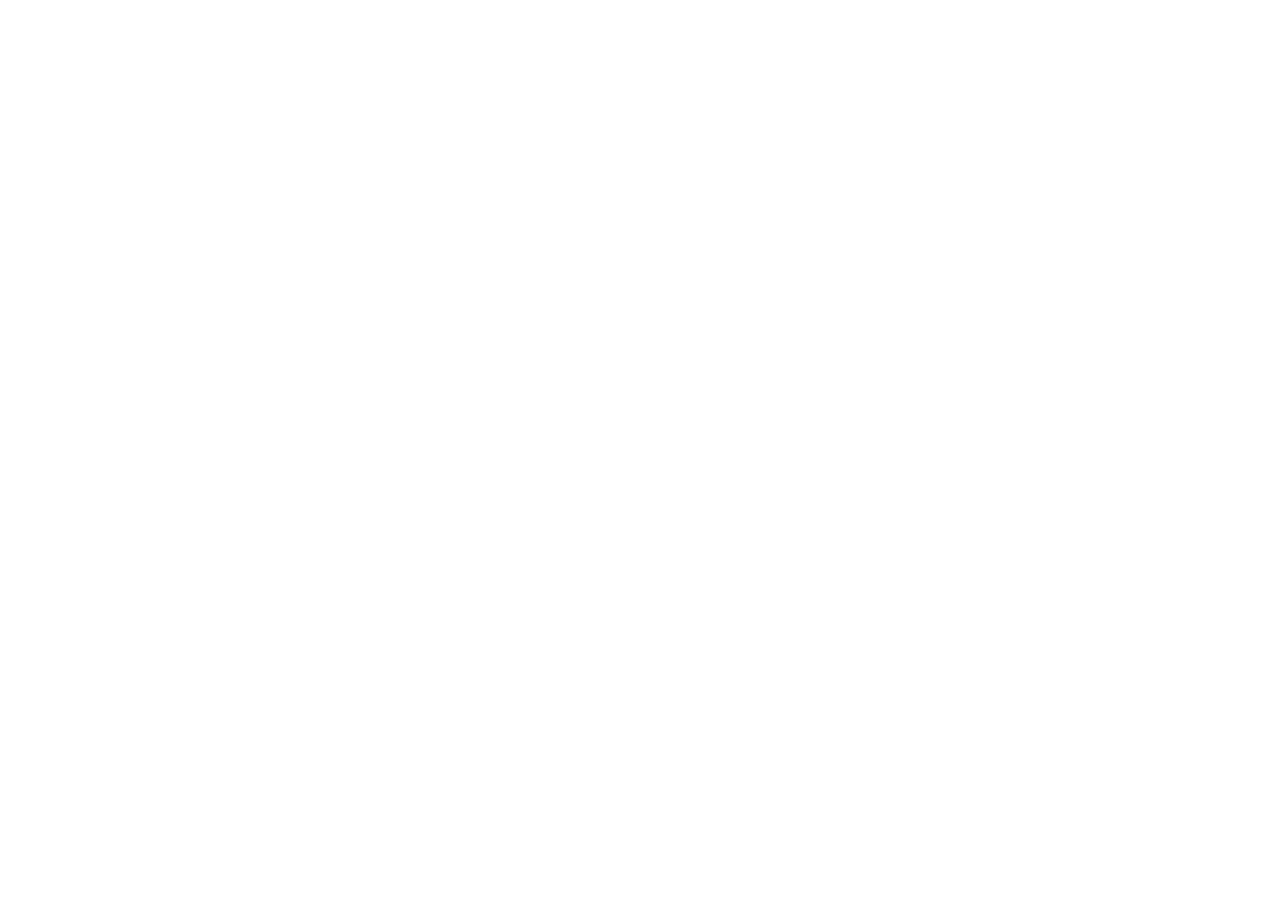
==== commit 5414a0ec: "Redirect legacy Cuefino Pages URLs to S0miro brand site" ====
--- a/index.html
+++ b/index.html
@@ -1,26 +1 @@
-<!doctype html><html lang="ja"><head><meta charset="utf-8"><meta name="viewport" content="width=device-width,initial-scale=1"><title>Cuefino | YMM4向け編集支援プラグイン</title><meta name="description" content="CuefinoはYMM4向けの編集支援プラグインです。字幕・台本・素材整理などの機能、対応環境、データ保護の注意点を紹介します。現在は制作中・一般配布準備中です。"><script src="first-visit.js" data-intro-brand="editassist" async></script><link rel="icon" href="favicon.svg" type="image/svg+xml"><link rel="stylesheet" href="style.css"><link rel="stylesheet" href="site.css"><script src="site-navigation.js" defer></script><link rel="stylesheet" href="./information.css"><link rel="canonical" href="https://ity-ia0301.github.io/editassist-site/"><link rel="stylesheet" href="ui-refinement.css"></head><body class="site-home ui-cuefino"><div id="first-visit-intro" data-brand="editassist" aria-hidden="true" inert hidden><div class="intro-stack"><svg class="intro-mark" viewBox="0 0 64 64" aria-hidden="true"><rect width="64" height="64" rx="14" fill="#232d31"/><path d="M17 17h25v7H25v7h15v7H25v7h17v7H17z" fill="#f7f5ef"/><path d="M44 10h12v12h-5v-4L40 29l-4-4 11-10h-3z" fill="#d65b34"/></svg><span class="intro-name">Cuefino</span><span class="intro-track"></span></div></div><a class="skip" href="#main">本文へ移動</a><header class="header site-header"><div class="wrap header-inner"><a class="brand" href="./"><span class="brand-icon" aria-hidden="true">E<span>↗</span></span>Cuefino<span class="brand-label">YMM4向け</span></a><button class="nav-toggle" type="button" aria-expanded="false" aria-controls="primary-navigation" hidden>メニュー <span aria-hidden="true">☰</span></button><nav id="primary-navigation" class="primary-nav" aria-label="メインナビゲーション"><a href="./" aria-current="page">概要</a><a href="features/">機能</a><a href="guide/">使い方</a><a href="safety/">安全・注意</a><a href="./about/">開発理念</a><a href="faq/">FAQ</a><a href="preregister/">事前登録</a></nav><span class="release-badge">制作中</span></div></header><main id="main" tabindex="-1"><section id="preregister" class="hero wrap" tabindex="-1">
-  <div class="hero-copy"><p class="eyebrow"><span class="dot"></span> YMM4 EDITING PLUGIN</p>
-    <h1>編集を、<br>ひとつずつ<span class="accent">軽く</span></h1>
-    <p class="lead">自分らしい動画づくりに、時間を。<br>字幕・台本・素材・整理の手間を減らし、<br class="desktop">構成やセリフ、演出を考える時間を増やします。</p>
-    <div class="actions"><a class="button primary" href="preregister/">重要なお知らせに事前登録 <span aria-hidden="true">↗</span></a><a class="text-link" href="guide/#download">開発状況を見る ↗</a></div>
-    <p class="hero-note">Windows / .NET 10用 · 基本機能はAI接続不要 · 配布・販売は準備中</p>
-  </div>
-  <div class="timeline" aria-label="キャラ別レイヤー整理の説明イメージ">
-    <div class="window-top"><div class="window-dots" aria-hidden="true"><i></i><i></i><i></i></div><span>Timeline / Cuefino</span><span class="demo-label">説明イメージ</span></div>
-    <div class="timeline-head"><span>キャラごとに、まとめて整理。</span><span class="pill">確認 → 適用</span></div>
-    <div class="ruler"><span>00:00</span><span>00:05</span><span>00:10</span><span>00:15</span></div>
-    <div class="tracks"><div class="track"><span class="track-name">VIDEO</span><div class="clip video">録画素材 <span>────────────────</span></div></div><div class="track"><span class="track-name">VOICE A</span><div class="clip voice-a">今日は、ここを紹介するよ。</div><div class="clip voice-a short">完成！</div></div><div class="track"><span class="track-name">VOICE B</span><div class="clip voice-b">どんな場所なんだ？</div></div><div class="track"><span class="track-name">BGM</span><div class="clip bgm"><span aria-hidden="true">▂▅▃▇▂▄▆▃▂▅▇▃▄▂▅▃▇▂▄▆▃▂▅▇▃▄</span> BGM</div></div></div>
-    <div class="timeline-bottom"><span><span class="check">✓</span> セリフ・開始位置・長さを保持</span><span>元に戻す・やり直す</span></div>
-    <div class="floating-note"><span class="note-icon">↗</span><div>確認してから、一括変更。<small>変更前のバックアップ付き</small></div></div>
-  </div>
-</section><section id="purpose" class="section wrap home-purpose" tabindex="-1"><p class="eyebrow">YOUR VIDEO, YOUR CHOICES</p><h2 id="purpose-title">つくる楽しさと、あなたらしさを残す</h2><p>Cuefino（キューフィノ、旧EditWerk）は、ゆっくりMovieMaker4（YMM4）に追加して使う非公式の編集支援プラグインです。字幕・台本・素材整理をひとつの流れで支えます。</p><p>解説・会話・レビュー・教育など、動画に合わせた使い方を。変更内容は、制作者自身が確認して選びます。</p></section><section id="features" class="section wrap" tabindex="-1"><div class="section-heading"><div><p class="eyebrow">WHAT YOU CAN DO</p><h2>字幕・台本・素材を、ひとつの流れに</h2></div><a class="text-link" href="features/">すべての機能を見る ↗</a></div><div class="overview-grid"><article><h3><svg class="ui-icon" aria-hidden="true" focusable="false" width="24" height="24" viewBox="0 0 24 24" stroke-width="1.5" fill="none" xmlns="http://www.w3.org/2000/svg">
-<path d="M3 7L3 5L17 5V7" stroke="currentColor" stroke-linecap="round" stroke-linejoin="round"/>
-<path d="M10 5L10 19M10 19H12M10 19H8" stroke="currentColor" stroke-linecap="round" stroke-linejoin="round"/>
-<path d="M13 14L13 12H21V14" stroke="currentColor" stroke-linecap="round" stroke-linejoin="round"/>
-<path d="M17 12V19M17 19H15.5M17 19H18.5" stroke="currentColor" stroke-linecap="round" stroke-linejoin="round"/>
-</svg>字幕を見やすく</h3><p>文章量・文字サイズ・改行を選び、変更内容を確認してから調整。</p><figure class="caption-study" aria-label="字幕調整の説明イメージ"><p class="study-label">SUBTITLE / EXAMPLE</p><span class="study-sample">伝えたいことを、<br>読みやすく整える</span><figcaption><small>字幕の見せ方を説明するイメージです</small></figcaption></figure><a id="subtitles" href="features/#subtitles">説明用の字幕デモを見る ↗</a></article><article><h3><svg class="ui-icon" aria-hidden="true" focusable="false" width="24" height="24" stroke-width="1.5" viewBox="0 0 24 24" fill="none" xmlns="http://www.w3.org/2000/svg">
-<path d="M2 11V4.6C2 4.26863 2.26863 4 2.6 4H8.77805C8.92127 4 9.05977 4.05124 9.16852 4.14445L12.3315 6.85555C12.4402 6.94876 12.5787 7 12.722 7H21.4C21.7314 7 22 7.26863 22 7.6V11M2 11V19.4C2 19.7314 2.26863 20 2.6 20H21.4C21.7314 20 22 19.7314 22 19.4V11M2 11H22" stroke="currentColor" stroke-linecap="round" stroke-linejoin="round"/>
-</svg>素材と台本をまとめて</h3><dl class="work-roles"><div><dt>台本</dt><dd>文章を取り込み、キャラ別に整理</dd></div><div><dt>素材</dt><dd>使いたい素材を検索・試聴</dd></div></dl><a href="features/#features">機能の範囲を確認 ↗</a></article><article><h3><svg class="ui-icon" aria-hidden="true" focusable="false" width="24" height="24" stroke-width="1.5" viewBox="0 0 24 24" fill="none" xmlns="http://www.w3.org/2000/svg">
-<path d="M7 12.5L10 15.5L17 8.5" stroke="currentColor" stroke-linecap="round" stroke-linejoin="round"/>
-<path d="M12 22C17.5228 22 22 17.5228 22 12C22 6.47715 17.5228 2 12 2C6.47715 2 2 6.47715 2 12C2 17.5228 6.47715 22 12 22Z" stroke="currentColor" stroke-linecap="round" stroke-linejoin="round"/>
-</svg>確認してから適用</h3><p>一括変更の前に対象と注意を確認。保護の範囲も理解して使います。</p><a href="safety/#backup">バックアップと復元の限界 ↗</a></article></div></section><section class="section wrap"><div class="overview-grid two"><article id="start"><p class="eyebrow">GET STARTED</p><h2>まずは小さな編集で試す</h2><p>新規作成はそのまま小さく。既存の大事なプロジェクトは、元を残した作業用コピーで試すことを強く推奨します。</p><a class="button outline" href="guide/">導入方法・使い方へ</a></article><article id="responsibility"><p class="eyebrow">BEFORE YOU USE</p><h2 id="responsibility-title">安心して試すために</h2><p>元の動画・画像・音声は別に保管してください。データ保護、投稿先の条件、責任分担をまとめています。</p><a class="button outline" href="safety/">安全・利用上の注意へ</a></article></div></section><div class="wrap home-support"><section id="download" class="section home-status" tabindex="-1"><p class="eyebrow">IN DEVELOPMENT</p><h2 id="development-title">公開までのご案内</h2><p>一般配布・販売は停止中です。本体・管理ツール・ソースZIP・旧版のダウンロードはできません。</p><p class="development-detail">0.6系を基に安全性修正を取り込む統合候補を検証中です。字幕・台本・素材整理とバージョン選択を維持しています。<a href="guide/#updates">更新内容を見る ↗</a></p><div class="actions"><a class="button primary" href="preregister/">重要なお知らせに事前登録</a><a id="updates" href="guide/#download">配布状況と確認範囲を見る ↗</a></div></section><section id="faq" class="section home-faq" tabindex="-1"><h2>気になることを確認</h2><p>料金・AI接続・事前登録・利用条件などの質問をまとめています。</p><a class="button outline" href="faq/">よくある質問へ</a></section></div><section class="wrap info-entry info-block" aria-label="開発理念と仕組み"><div class="info-entry-inner"><p>つくる人の判断を支えるために。編集支援の流れと、AI・データの扱いを紹介します。</p><a href="./about/">開発理念と仕組みを見る →</a></div></section></main><footer class="site-footer"><div class="wrap"><a class="brand" href="./">Cuefino <span class="brand-label">YMM4向け</span></a><p>開発ブランド：S0miro。YMM4向けの汎用編集支援プラグイン。公式製品・公式サイトではありません。</p><a id="registration-privacy" href="preregister/#registration-privacy">登録情報の取り扱い</a><a href="safety/">利用上の注意・責任分担</a><nav class="info-footer" aria-label="運営とサポート"><a href="feedback/">ご意見・ご要望</a><a href="./safety/#support">運営・お問い合わせ</a><a href="https://x.com/S0miro7" target="_blank" rel="noopener noreferrer">公式X @S0miro7</a></nav></div></footer></body></html>+<!doctype html><html lang="ja"><head><meta charset="utf-8"><meta name="viewport" content="width=device-width,initial-scale=1"><title>Cuefinoのサイト移転のお知らせ</title><link rel="canonical" href="https://s0miro.github.io/cuefino/"><script>(()=>{'use strict';let target=new URL("https://s0miro.github.io/cuefino/");const allowed=new Set(["development-title", "download", "faq", "features", "first-visit-intro", "main", "preregister", "primary-navigation", "purpose", "purpose-title", "registration-privacy", "responsibility", "responsibility-title", "start", "subtitles", "updates"]);const legacy=new Map([["features", "features/#features"], ["subtitles", "features/#subtitles"], ["start", "guide/#start"], ["download", "guide/#download"], ["development-title", "guide/#development-title"], ["updates", "guide/#updates"], ["responsibility", "safety/#responsibility"], ["responsibility-title", "safety/#responsibility-title"], ["faq", "faq/#faq"], ["preregister", "preregister/"], ["registration-privacy", "preregister/#registration-privacy"]]);let id;try{id=decodeURIComponent(location.hash.slice(1));}catch{}if(legacy.has(id))target=new URL(legacy.get(id),target);else if(allowed.has(id))target.hash=location.hash;location.replace(target.href);})();</script><meta http-equiv="refresh" content="0;url=https://s0miro.github.io/cuefino/"></head><body><main><h1>Cuefinoの紹介サイトは移転しました</h1><p>新しいページへ移動します。自動で移動しない場合は、次のリンクをご利用ください。</p><p><a href="https://s0miro.github.io/cuefino/">Cuefinoの新しいページを開く</a></p></main></body></html>
